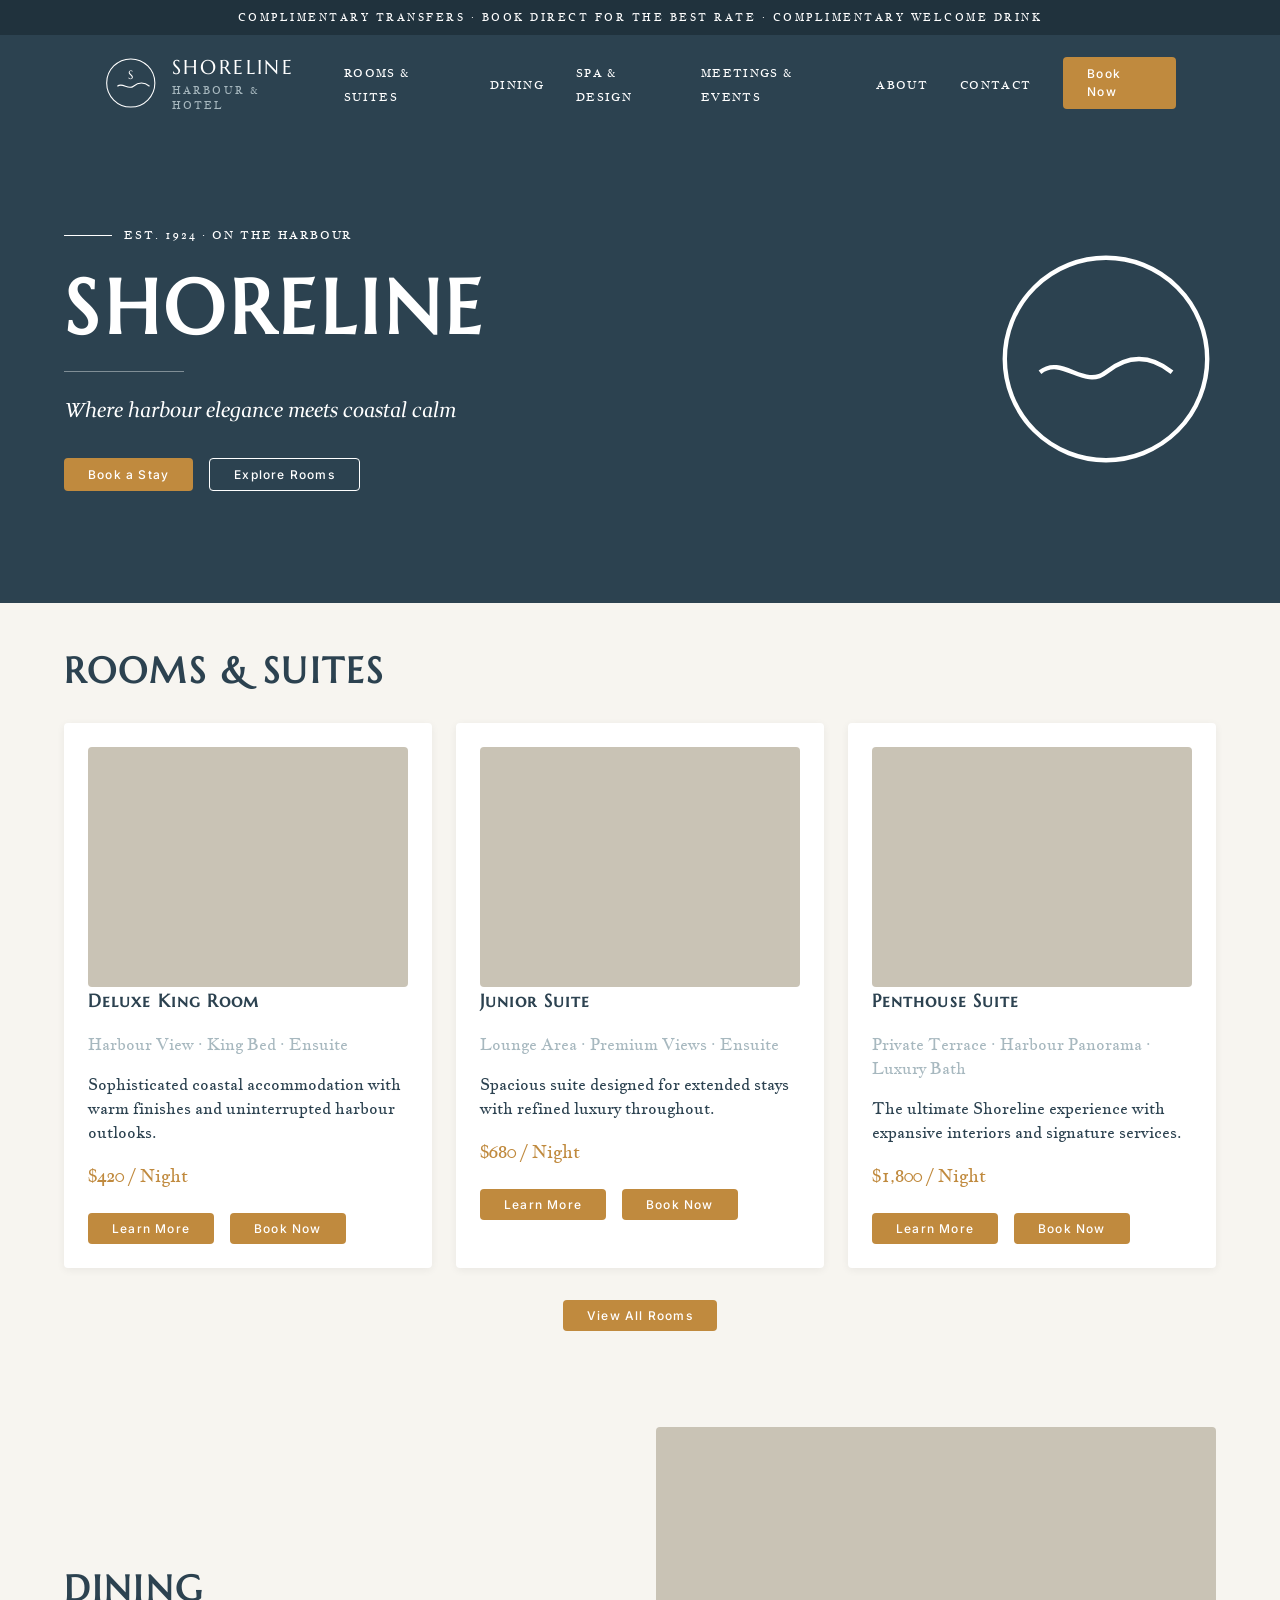
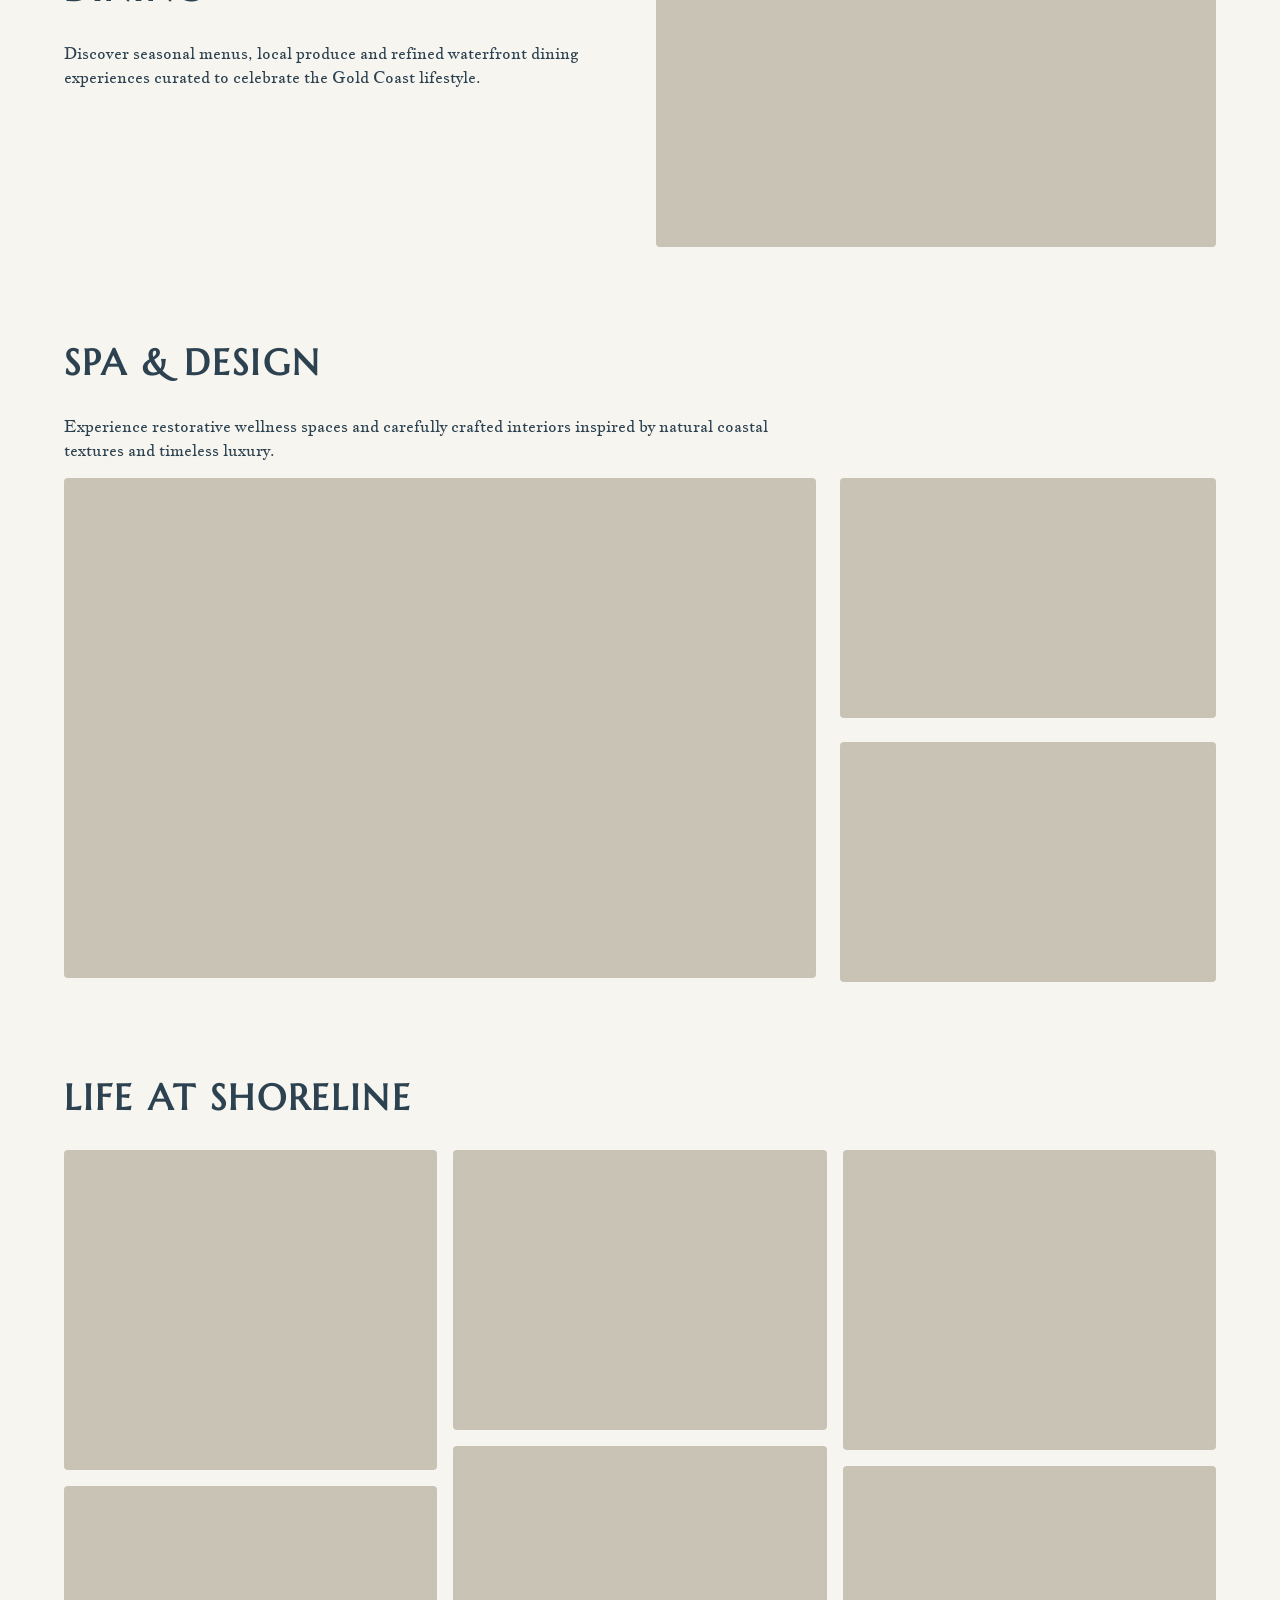
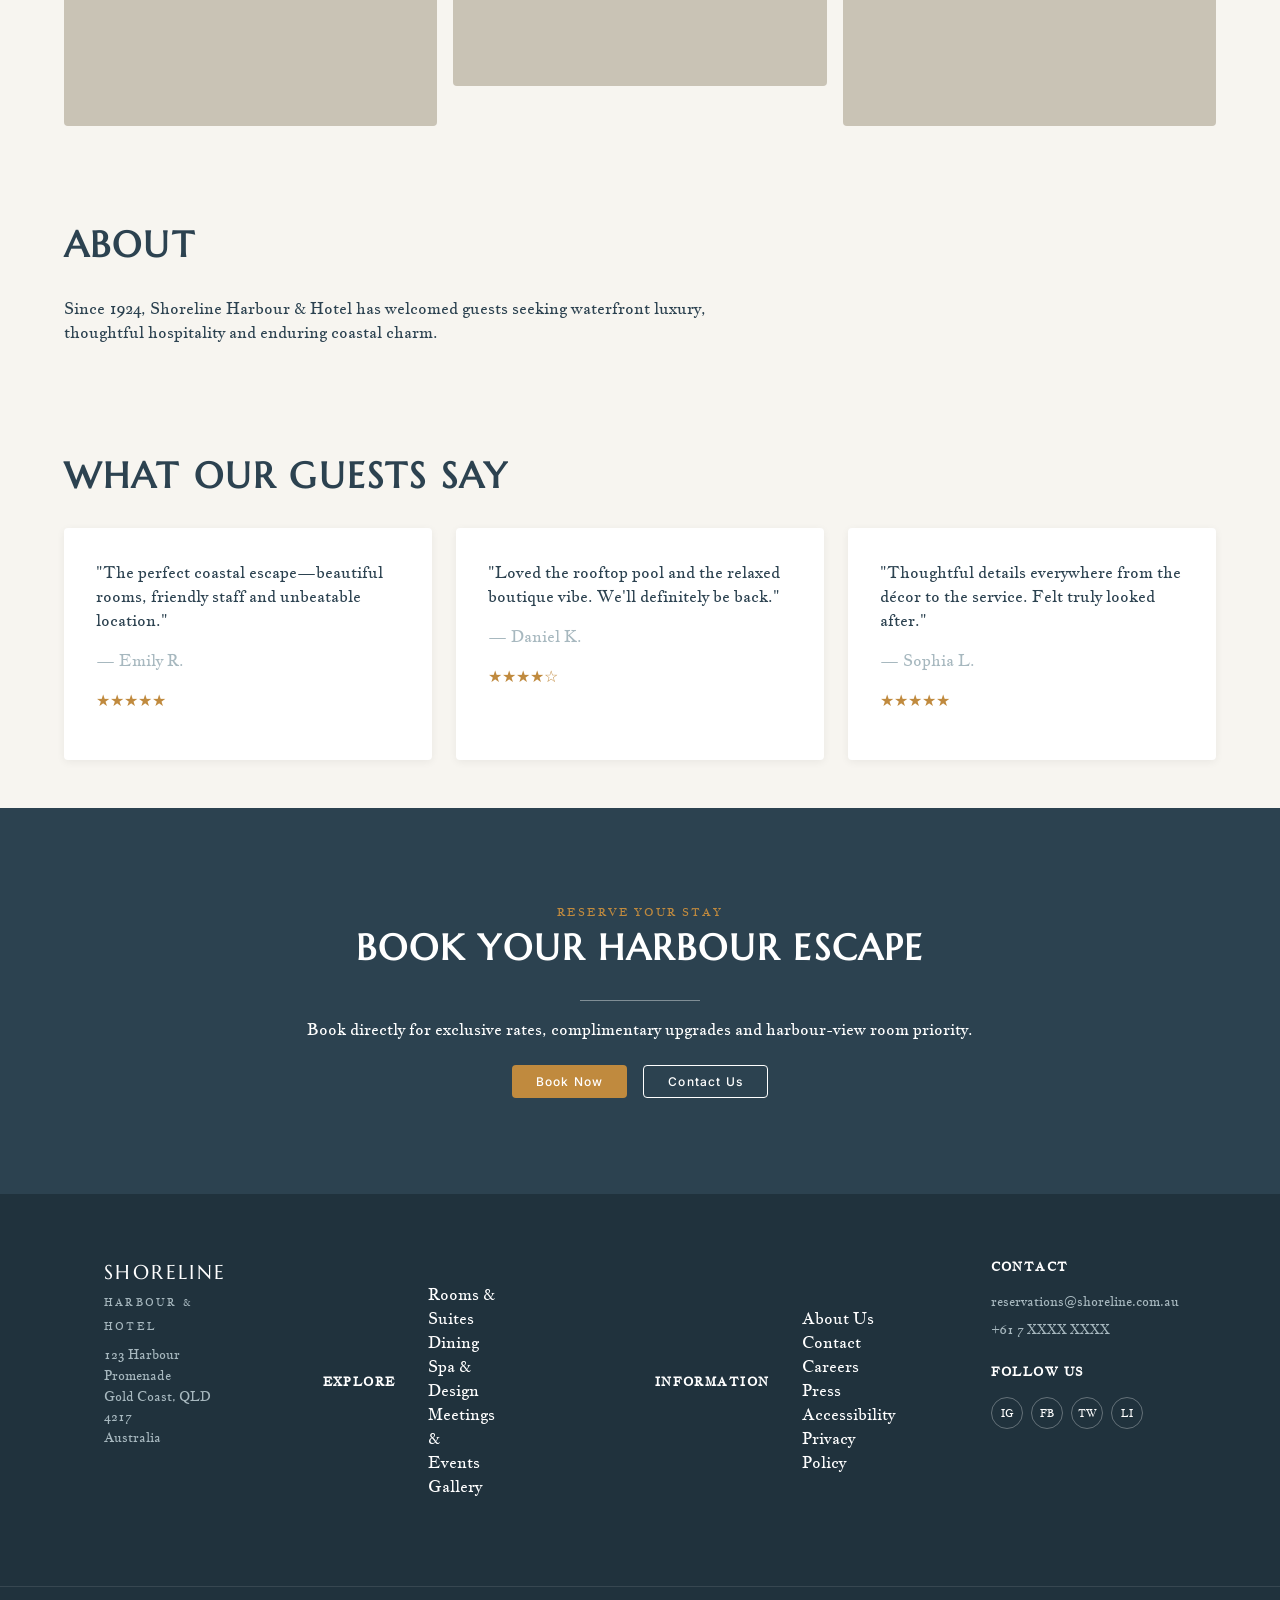
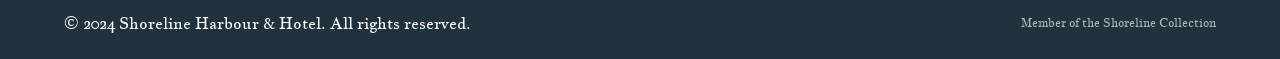
==== index.html @ c09027c4 "Changes" ====
<!DOCTYPE html>
<html lang="en">
<head>
  <meta charset="UTF-8">
  <meta name="viewport" content="width=device-width, initial-scale=1">
  <title>Shoreline Harbour & Hotel</title>
  <link rel="stylesheet" href="styles.css">
</head>
<body>

  <div class="announcement-bar">
    COMPLIMENTARY TRANSFERS · BOOK DIRECT FOR THE BEST RATE ·
    COMPLIMENTARY WELCOME DRINK
  </div>

  <header>

    <nav aria-label="Primary">

      <a href="#hero" class="logo">

        <div class="logo-icon">

          <svg viewBox="0 0 100 100" aria-hidden="true">
            <circle cx="50" cy="50" r="45" fill="none" stroke="currentColor" stroke-width="2"/>
            <path
              d="M25 56 C35 48,45 64,55 56
                 S75 48,85 56"
              fill="none"
              stroke="currentColor"
              stroke-width="2"
            />
            <text x="50" y="42" text-anchor="middle">S</text>
          </svg>

        </div>

        <div class="logo-text">
          <span class="logo-title">SHORELINE</span>
          <span class="logo-subtitle">HARBOUR &amp; HOTEL</span>
        </div>

      </a>

      <ul class="nav-links">
        <li><a href="#rooms">Rooms &amp; Suites</a></li>
        <li><a href="#dining">Dining</a></li>
        <li><a href="#spa">Spa &amp; Design</a></li>
        <li><a href="#events">Meetings &amp; Events</a></li>
        <li><a href="#about">About</a></li>
        <li><a href="#events">Contact</a></li>
      </ul>

      <a href="#events" class="nav-book-btn">Book Now</a>

    </nav>

  </header>

  <main>

    <section id="hero">

      <div class="container hero-layout">

        <div class="hero-content">

          <div class="hero-label">
            <span class="hero-line"></span>
            EST. 1924 · ON THE HARBOUR
          </div>

          <h1>SHORELINE</h1>

          <hr class="hero-divider">

          <p class="tagline">
            Where harbour elegance meets coastal calm
          </p>

          <div class="hero-buttons">
            <button>Book a Stay</button>
            <button class="outline-button">Explore Rooms</button>
          </div>

        </div>

        <div class="hero-emblem">

          <svg viewBox="0 0 100 100" aria-hidden="true">
            <circle cx="50" cy="50" r="46" fill="none" stroke="currentColor" stroke-width="2"/>
            <path
              d="M20 56
                 C30 48,40 64,50 56
                 S70 48,80 56"
              fill="none"
              stroke="currentColor"
              stroke-width="2"
            />
          </svg>

        </div>

      </div>

    </section>

    <section id="rooms">

      <div class="container">

        <h2>Rooms & Suites</h2>

        <div class="rooms-grid">

          <article class="room-card">
            <div class="image-placeholder"></div>
            <h3>Deluxe King Room</h3>
            <p class="room-meta">Harbour View · King Bed · Ensuite</p>
            <p>
              Sophisticated coastal accommodation with warm finishes and
              uninterrupted harbour outlooks.
            </p>
            <p class="price">$420 / Night</p>

            <div class="button-group">
              <button>Learn More</button>
              <button>Book Now</button>
            </div>
          </article>

          <article class="room-card">
            <div class="image-placeholder"></div>
            <h3>Junior Suite</h3>
            <p class="room-meta">
              Lounge Area · Premium Views · Ensuite
            </p>

            <p>
              Spacious suite designed for extended stays with refined luxury
              throughout.
            </p>

            <p class="price">$680 / Night</p>

            <div class="button-group">
              <button>Learn More</button>
              <button>Book Now</button>
            </div>
          </article>

          <article class="room-card">
            <div class="image-placeholder"></div>

            <h3>Penthouse Suite</h3>

            <p class="room-meta">
              Private Terrace · Harbour Panorama · Luxury Bath
            </p>

            <p>
              The ultimate Shoreline experience with expansive interiors and
              signature services.
            </p>

            <p class="price">$1,800 / Night</p>

            <div class="button-group">
              <button>Learn More</button>
              <button>Book Now</button>
            </div>
          </article>

        </div>

        <div class="section-cta">
          <button>View All Rooms</button>
        </div>

      </div>

    </section>

    <section id="dining">

      <div class="container dining-layout">

        <div>

          <h2>Dining</h2>

          <p>
            Discover seasonal menus, local produce and refined waterfront
            dining experiences curated to celebrate the Gold Coast lifestyle.
          </p>

        </div>

        <div class="image-placeholder large-image"></div>

      </div>

    </section>

    <section id="spa">

      <div class="container">

        <h2>Spa & Design</h2>

        <p class="section-intro">
          Experience restorative wellness spaces and carefully crafted
          interiors inspired by natural coastal textures and timeless luxury.
        </p>

        <div class="spa-grid">

          <div class="image-placeholder spa-large"></div>

          <div class="spa-side">
            <div class="image-placeholder spa-small"></div>
            <div class="image-placeholder spa-small"></div>
          </div>

        </div>

      </div>

    </section>

    <section id="gallery">

      <div class="container">

        <h2>Life at Shoreline</h2>

        <div class="gallery-grid">

          <div class="image-placeholder"></div>
          <div class="image-placeholder"></div>
          <div class="image-placeholder"></div>
          <div class="image-placeholder"></div>
          <div class="image-placeholder"></div>
          <div class="image-placeholder"></div>

        </div>

      </div>

    </section>

    <section id="about">

      <div class="container">

        <h2>About</h2>

        <p class="section-intro">
          Since 1924, Shoreline Harbour & Hotel has welcomed guests seeking
          waterfront luxury, thoughtful hospitality and enduring coastal
          charm.
        </p>

      </div>

    </section>

    <section id="testimonials">

      <div class="container">

        <h2>What Our Guests Say</h2>

        <div class="testimonials-grid">

          <article class="testimonial-card">
            <blockquote>
              "The perfect coastal escape—beautiful rooms,
              friendly staff and unbeatable location."
            </blockquote>
            <p class="guest-name">— Emily R.</p>
            <p class="star-rating">★★★★★</p>
          </article>

          <article class="testimonial-card">
            <blockquote>
              "Loved the rooftop pool and the relaxed boutique vibe.
              We'll definitely be back."
            </blockquote>
            <p class="guest-name">— Daniel K.</p>
            <p class="star-rating">★★★★☆</p>
          </article>

          <article class="testimonial-card">
            <blockquote>
              "Thoughtful details everywhere from the décor to the service.
              Felt truly looked after."
            </blockquote>
            <p class="guest-name">— Sophia L.</p>
            <p class="star-rating">★★★★★</p>
          </article>

        </div>

      </div>

    </section>

    <section id="events">

      <div class="container events-content">

        <div class="events-label">RESERVE YOUR STAY</div>

        <h2>Book Your Harbour Escape</h2>

        <hr class="events-divider">

        <p>
          Book directly for exclusive rates, complimentary upgrades and
          harbour-view room priority.
        </p>

        <div class="hero-buttons events-buttons">
          <button>Book Now</button>
          <button class="outline-button">Contact Us</button>
        </div>

      </div>

    </section>

  </main>

  <footer>

    <div class="footer-top">

      <div class="footer-brand">
        <div class="footer-logo">
          <span class="logo-title">SHORELINE</span>
          <span class="logo-subtitle">HARBOUR &amp; HOTEL</span>
        </div>
        <p class="footer-address">
          123 Harbour Promenade<br>
          Gold Coast, QLD 4217<br>
          Australia
        </p>
      </div>

      <nav class="footer-col">
        <h3>Explore</h3>
        <ul>
          <li><a href="#rooms">Rooms &amp; Suites</a></li>
          <li><a href="#dining">Dining</a></li>
          <li><a href="#spa">Spa &amp; Design</a></li>
          <li><a href="#events">Meetings &amp; Events</a></li>
          <li><a href="#gallery">Gallery</a></li>
        </ul>
      </nav>

      <nav class="footer-col">
        <h3>Information</h3>
        <ul>
          <li><a href="#about">About Us</a></li>
          <li><a href="#events">Contact</a></li>
          <li><a href="#">Careers</a></li>
          <li><a href="#">Press</a></li>
          <li><a href="#">Accessibility</a></li>
          <li><a href="#">Privacy Policy</a></li>
        </ul>
      </nav>

      <div class="footer-col">
        <h3>Contact</h3>
        <p>reservations@shoreline.com.au</p>
        <p>+61 7 XXXX XXXX</p>

        <h3 class="footer-follow">Follow Us</h3>
        <div class="footer-social">
          <a href="#" aria-label="Instagram">IG</a>
          <a href="#" aria-label="Facebook">FB</a>
          <a href="#" aria-label="Twitter">TW</a>
          <a href="#" aria-label="LinkedIn">LI</a>
        </div>
      </div>

    </div>

    <div class="footer-bottom">
      <p>&copy; 2024 Shoreline Harbour & Hotel. All rights reserved.</p>
      <p class="footer-collection">Member of the Shoreline Collection</p>
    </div>

  </footer>

</body>
</html>
---- styles.css ----
@import url('https://fonts.googleapis.com/css2?family=Inter:wght@500&family=Jacques+Francois&family=Marcellus+SC&family=Wittgenstein:ital@0;1&display=swap');

:root {
  --color-primary: #2c4250;
  --color-accent: #c08a3e;
  --color-bg: #f7f5f0;
  --color-white: #ffffff;
  --color-muted: #a7b8bf;
  --color-dark: #20323d;
  --color-border: #cdcdcd;
  --color-placeholder: #c9c3b5;

  --space-xs: 4px;
  --space-sm: 8px;
  --space-md: 16px;
  --space-lg: 24px;
  --space-xl: 32px;
  --space-2xl: 48px;
  --space-3xl: 64px;
}

*,
*::before,
*::after {
  box-sizing: border-box;
}

html {
  scroll-behavior: smooth;
}

body {
  margin: 0;
  background: var(--color-bg);
  color: var(--color-primary);
  font-family: "Jacques Francois", serif;
  line-height: 1.5;
}

img {
  display: block;
  width: 100%;
}

a {
  text-decoration: none;
  color: inherit;
}

.container {
  max-width: 1200px;
  margin: 0 auto;
}

/* =======================
   Announcement Bar
======================= */

.announcement-bar {
  background: var(--color-dark);
  color: var(--color-white);
  text-align: center;
  padding: 10px 20px;
  font-size: 10px;
  letter-spacing: 0.25em;
  text-transform: uppercase;
  font-family: "Jacques Francois", serif;
}

/* =======================
   Typography
======================= */

h1,
h2,
h3 {
  font-family: "Marcellus SC", serif;
  letter-spacing: 0.06em;
  margin-top: 0;
}

h1,
h2 {
  text-transform: uppercase;
}

h1 {
  font-size: 76px;
  line-height: 1.05;
}

h2 {
  font-size: 36px;
  line-height: 1.1;
  margin-bottom: var(--space-xl);
}

h3 {
  font-size: 18px;
}

p,
input,
textarea,
label,
li,
a {
  font-family: "Jacques Francois", serif;
}

.tagline {
  font-family: "Wittgenstein", serif;
  font-style: italic;
  font-size: 20px;
  line-height: 1.5;
}

button,
.nav-book-btn {
  background: var(--color-accent);
  color: var(--color-white);
  border: none;
  border-radius: 4px;
  padding: var(--space-sm) var(--space-lg);
  font-family: "Inter", sans-serif;
  font-size: 12px;
  font-weight: 500;
  letter-spacing: 0.1em;
  cursor: pointer;
}

/* =======================
   Header
======================= */

header {
  background: var(--color-primary);
}

nav {
  max-width: 1200px;
  margin: 0 auto;
  padding: var(--space-sm) var(--space-3xl);
  display: flex;
  align-items: center;
  justify-content: space-between;
  gap: 32px;
}

/* =======================
   Logo
======================= */

.logo {
  display: flex;
  align-items: center;
  gap: 14px;
  color: var(--color-white);
}

.logo-icon {
  width: 56px;
  height: 56px;
}

.logo-icon svg {
  width: 100%;
  height: 100%;
}

.logo-icon text {
  fill: currentColor;
  font-family: "Marcellus SC", serif;
  font-size: 22px;
}

.logo-text {
  display: flex;
  flex-direction: column;
}

.logo-title {
  color: var(--color-white);
  font-family: "Marcellus SC", serif;
  font-size: 20px;
  letter-spacing: 0.12em;
}

.logo-subtitle {
  color: var(--color-muted);
  font-size: 10px;
  letter-spacing: 0.22em;
  text-transform: uppercase;
}

/* =======================
   Navigation
======================= */

.nav-links {
  display: flex;
  align-items: center;
  gap: var(--space-xl);
  list-style: none;
  margin-left: auto;
  padding: 0;
}

.nav-links a {
  color: var(--color-white);
  font-size: 11px;
  letter-spacing: 0.12em;
  text-transform: uppercase;
}

.nav-book-btn {
  display: inline-block;
}

/* =======================
   Hero
======================= */

#hero {
  background: var(--color-primary);
  color: var(--color-white);
  padding: 96px var(--space-3xl) 112px;
}

.hero-layout {
  display: flex;
  justify-content: space-between;
  align-items: center;
  gap: 64px;
}

.hero-content {
  max-width: 650px;
}

.hero-label {
  display: flex;
  align-items: center;
  gap: 12px;
  text-transform: uppercase;
  letter-spacing: 0.18em;
  font-size: 11px;
  margin-bottom: var(--space-lg);
}

.hero-line {
  width: 48px;
  height: 1px;
  background: var(--color-white);
}

#hero h1 {
  color: var(--color-white);
  margin-bottom: var(--space-lg);
}

.hero-divider {
  width: 120px;
  margin: 0 0 var(--space-lg);
  border: 0;
  border-top: 1px solid rgba(255,255,255,.4);
}

#hero .tagline {
  color: var(--color-white);
  margin-bottom: var(--space-xl);
}

.hero-buttons {
  display: flex;
  gap: var(--space-md);
}

.outline-button {
  background: transparent;
  border: 1px solid var(--color-white);
  color: var(--color-white);
}

.hero-emblem {
  width: 220px;
  height: 220px;
  color: var(--color-white);
  flex-shrink: 0;
}

.hero-emblem svg {
  width: 100%;
  height: 100%;
}

/* =======================
   Sections
======================= */

#rooms,
#dining,
#spa,
#gallery,
#about,
#testimonials,
#contact {
  background: var(--color-bg);
  padding: var(--space-2xl) var(--space-3xl);
}

.section-intro {
  max-width: 720px;
}

/* =======================
   Room Cards
======================= */

.rooms-grid {
  display: grid;
  grid-template-columns: repeat(3, 1fr);
  gap: var(--space-lg);
}

.room-card {
  background: var(--color-white);
  padding: var(--space-lg);
  border-radius: 4px;
  box-shadow: 0 2px 8px rgba(0,0,0,.06);
}

.room-meta {
  color: var(--color-muted);
}

.price {
  color: var(--color-accent);
  font-size: 18px;
}

.button-group {
  display: flex;
  gap: var(--space-md);
  margin-top: var(--space-lg);
}

.section-cta {
  text-align: center;
  margin-top: var(--space-xl);
}

/* =======================
   Dining
======================= */

.dining-layout {
  display: grid;
  grid-template-columns: 1fr 1fr;
  gap: var(--space-xl);
  align-items: center;
}

/* =======================
   Spa
======================= */

.spa-grid {
  display: grid;
  grid-template-columns: 2fr 1fr;
  gap: var(--space-lg);
}

.spa-side {
  display: flex;
  flex-direction: column;
  gap: var(--space-lg);
}

.spa-large {
  height: 500px;
}

.spa-small {
  height: 238px;
}

/* =======================
   Events
======================= */

#events {
  background: var(--color-primary);
  color: var(--color-white);
  text-align: center;
  padding: 96px var(--space-3xl);
}

#events h2 {
  color: var(--color-white);
}

.events-content {
  max-width: 800px;
  margin: 0 auto;
}

.events-label {
  text-transform: uppercase;
  letter-spacing: 0.18em;
  font-size: 11px;
  color: var(--color-accent);
  margin-bottom: var(--space-sm);
}

.events-divider {
  width: 120px;
  margin: var(--space-md) auto;
  border: 0;
  border-top: 1px solid rgba(255,255,255,.4);
}

.events-buttons {
  justify-content: center;
  margin-top: var(--space-lg);
}

/* =======================
   Gallery (masonry layout)
======================= */

.gallery-grid {
  column-count: 3;
  column-gap: var(--space-md);
}

.gallery-grid .image-placeholder {
  break-inside: avoid;
  -webkit-column-break-inside: avoid;
  margin-bottom: var(--space-md);
  width: 100%;
}

.gallery-grid .image-placeholder:nth-child(1) {
  height: 320px;
}

.gallery-grid .image-placeholder:nth-child(2) {
  height: 220px;
}

.gallery-grid .image-placeholder:nth-child(3) {
  height: 280px;
}

.gallery-grid .image-placeholder:nth-child(4) {
  height: 240px;
}

.gallery-grid .image-placeholder:nth-child(5) {
  height: 300px;
}

.gallery-grid .image-placeholder:nth-child(6) {
  height: 260px;
}

/* =======================
   Image Placeholders
======================= */

.image-placeholder,
.large-image,
.map-placeholder {
  background: var(--color-placeholder);
  border-radius: 4px;
}

.image-placeholder {
  min-height: 240px;
}

.large-image {
  min-height: 420px;
}

.map-placeholder {
  min-height: 420px;
}

/* =======================
   Testimonials
======================= */

.testimonials-grid {
  display: grid;
  grid-template-columns: repeat(3, 1fr);
  gap: var(--space-lg);
}

.testimonial-card {
  background: var(--color-white);
  padding: var(--space-xl);
  border-radius: 4px;
  box-shadow: 0 2px 8px rgba(0,0,0,.06);
}

blockquote {
  margin: 0 0 var(--space-md);
}

.guest-name {
  color: var(--color-muted);
}

.star-rating {
  color: var(--color-accent);
}

/* =======================
   Contact
======================= */

.contact-layout {
  display: grid;
  grid-template-columns: 1fr 1fr;
  gap: var(--space-xl);
}

form {
  display: flex;
  flex-direction: column;
  gap: var(--space-lg);
}

label {
  display: block;
  margin-bottom: var(--space-sm);
}

input,
textarea {
  width: 100%;
  padding: var(--space-md);
  background: var(--color-white);
  border: 1px solid var(--color-border);
  font-family: inherit;
}

/* =======================
   Footer
======================= */

footer {
  background: var(--color-dark);
  color: var(--color-white);
}

.footer-top {
  max-width: 1200px;
  margin: 0 auto;
  padding: var(--space-3xl);
  display: grid;
  grid-template-columns: 1.2fr 1fr 1fr 1fr;
  gap: var(--space-xl);
}

.footer-links {
  display: flex;
  gap: var(--space-3xl);
}

.footer-links ul {
  list-style: none;
  padding: 0;
}

.footer-links a {
  color: var(--color-white);
}

.footer-brand .logo-title {
  display: block;
}

.footer-address {
  color: var(--color-muted);
  font-size: 13px;
  line-height: 1.6;
  margin-top: var(--space-sm);
}

.footer-col h3 {
  color: var(--color-white);
  font-family: "Jacques Francois", serif;
  text-transform: uppercase;
  letter-spacing: 0.12em;
  font-size: 12px;
  margin-bottom: var(--space-md);
}

.footer-col ul {
  list-style: none;
  padding: 0;
}

.footer-col a {
  color: var(--color-white);
}

.footer-col p {
  color: var(--color-muted);
  font-size: 13px;
  margin: 0 0 var(--space-sm);
}

.footer-follow {
  margin-top: var(--space-lg);
}

.footer-social {
  display: flex;
  gap: var(--space-sm);
}

.footer-social a {
  border: 1px solid rgba(255,255,255,.3);
  border-radius: 50%;
  width: 32px;
  height: 32px;
  display: flex;
  align-items: center;
  justify-content: center;
  font-size: 10px;
  color: var(--color-white);
}

.footer-bottom {
  display: flex;
  justify-content: space-between;
  align-items: center;
  padding: var(--space-lg) var(--space-3xl);
  border-top: 1px solid rgba(255,255,255,.1);
}

.footer-bottom p {
  margin: 0;
}

.footer-collection {
  color: var(--color-muted);
  font-size: 12px;
  margin: 0;
}
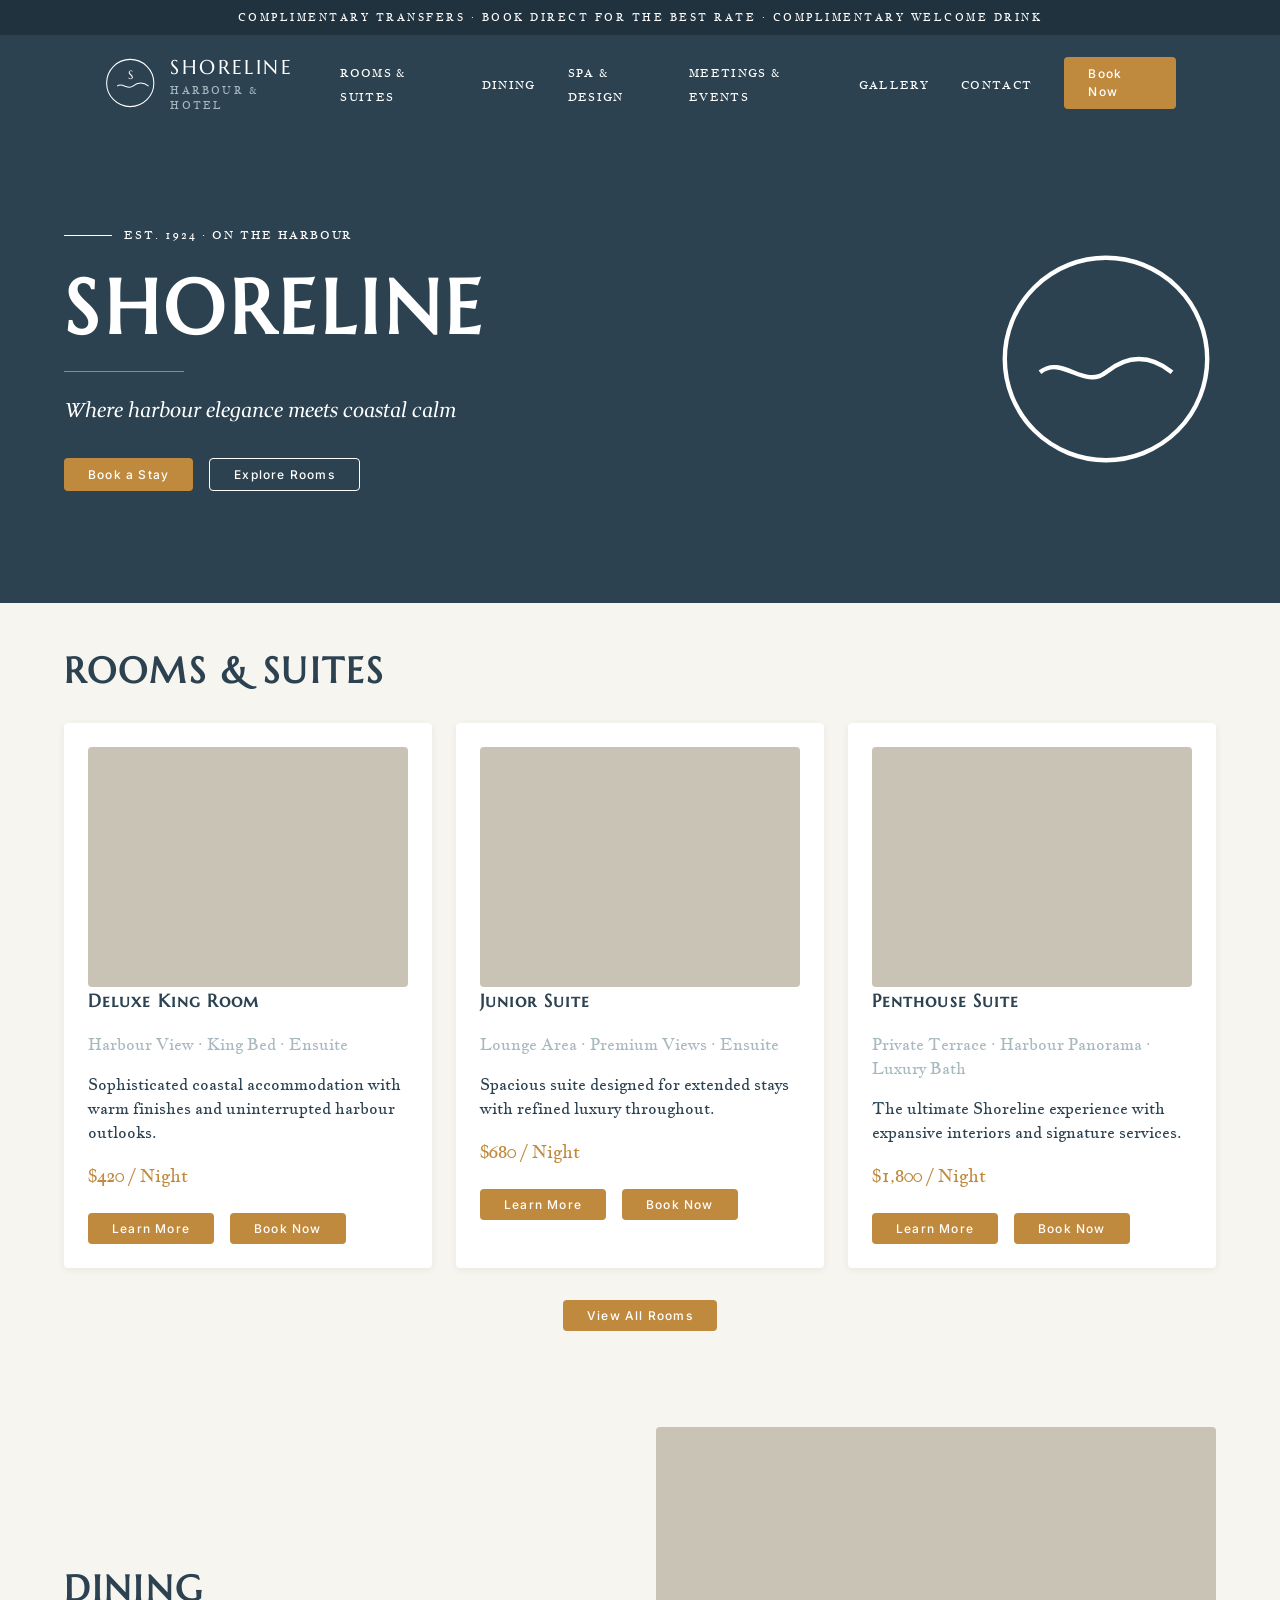
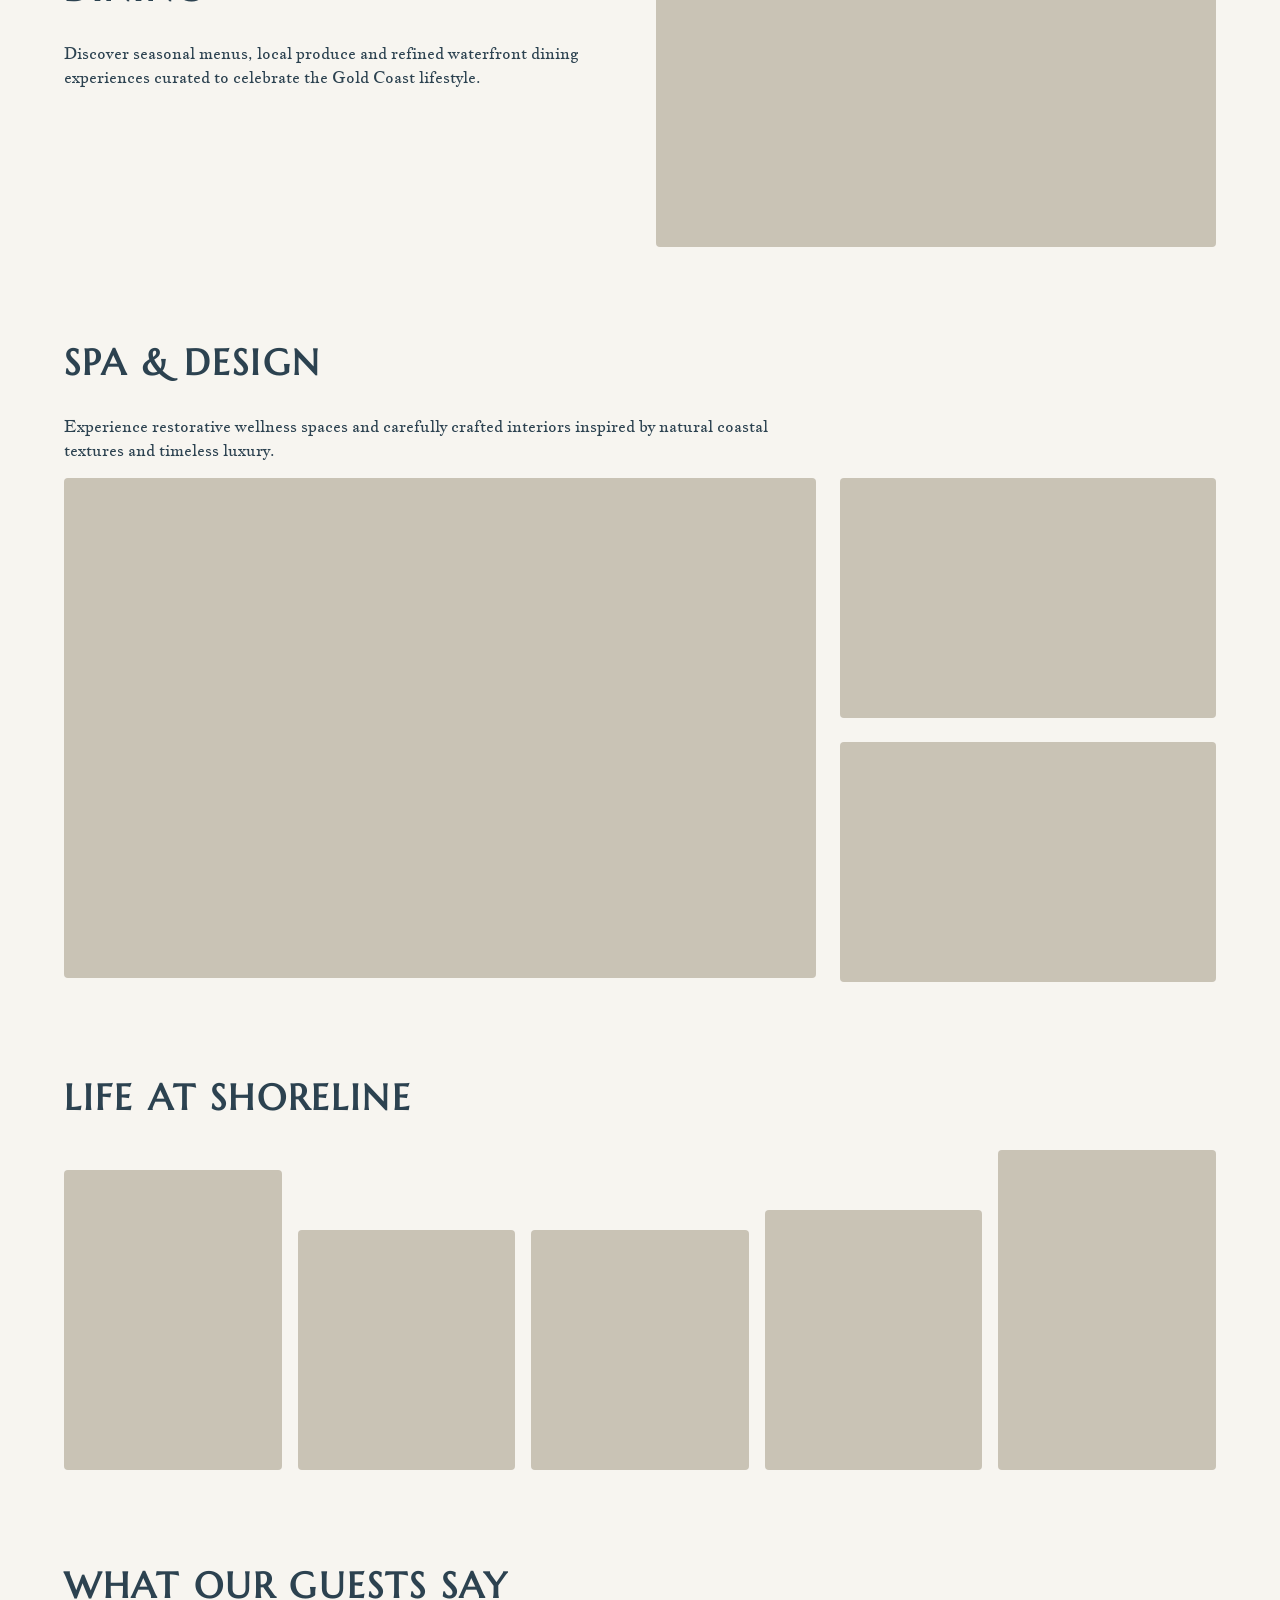
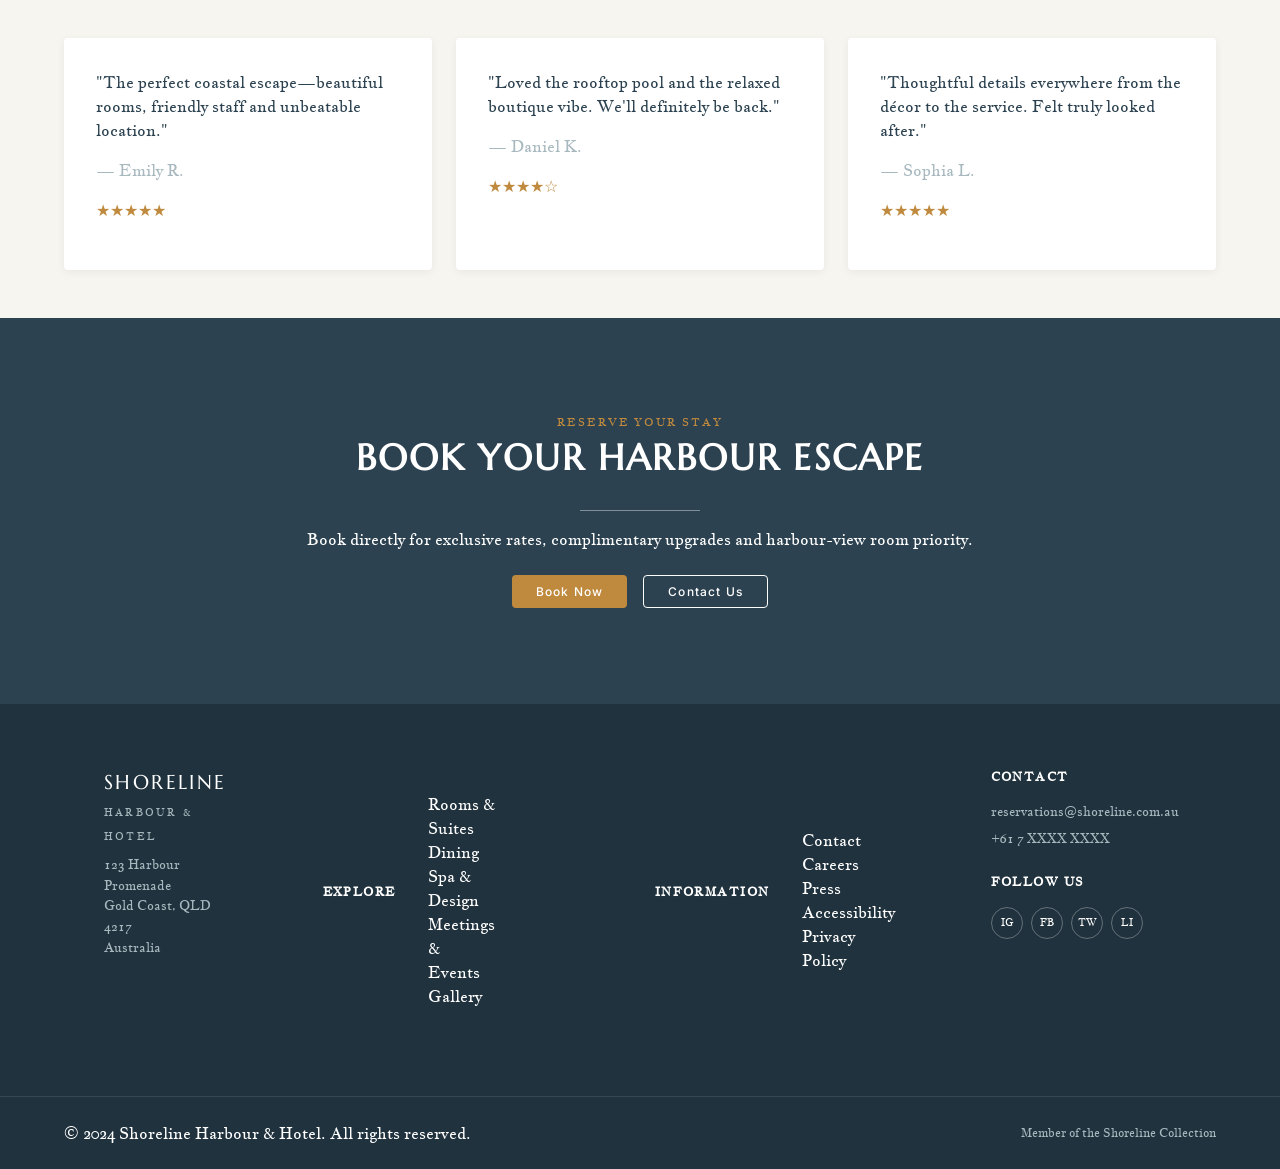
==== commit 5ae43564: "Changes" ====
--- a/index.html
+++ b/index.html
@@ -47,7 +47,7 @@
         <li><a href="#dining">Dining</a></li>
         <li><a href="#spa">Spa &amp; Design</a></li>
         <li><a href="#events">Meetings &amp; Events</a></li>
-        <li><a href="#about">About</a></li>
+        <li><a href="#gallery">Gallery</a></li>
         <li><a href="#events">Contact</a></li>
       </ul>
 
@@ -241,25 +241,8 @@
           <div class="image-placeholder"></div>
           <div class="image-placeholder"></div>
           <div class="image-placeholder"></div>
-          <div class="image-placeholder"></div>
-
-        </div>
-
-      </div>
-
-    </section>
-
-    <section id="about">
-
-      <div class="container">
-
-        <h2>About</h2>
-
-        <p class="section-intro">
-          Since 1924, Shoreline Harbour & Hotel has welcomed guests seeking
-          waterfront luxury, thoughtful hospitality and enduring coastal
-          charm.
-        </p>
+
+        </div>
 
       </div>
 
@@ -362,7 +345,6 @@
       <nav class="footer-col">
         <h3>Information</h3>
         <ul>
-          <li><a href="#about">About Us</a></li>
           <li><a href="#events">Contact</a></li>
           <li><a href="#">Careers</a></li>
           <li><a href="#">Press</a></li>
--- a/styles.css
+++ b/styles.css
@@ -302,7 +302,6 @@
 #dining,
 #spa,
 #gallery,
-#about,
 #testimonials,
 #contact {
   background: var(--color-bg);
@@ -426,23 +425,22 @@
 }
 
 /* =======================
-   Gallery (masonry layout)
+   Gallery (single row, varied heights)
 ======================= */
 
 .gallery-grid {
-  column-count: 3;
-  column-gap: var(--space-md);
+  display: flex;
+  align-items: flex-end;
+  gap: var(--space-md);
 }
 
 .gallery-grid .image-placeholder {
-  break-inside: avoid;
-  -webkit-column-break-inside: avoid;
-  margin-bottom: var(--space-md);
-  width: 100%;
+  flex: 1;
+  min-width: 0;
 }
 
 .gallery-grid .image-placeholder:nth-child(1) {
-  height: 320px;
+  height: 300px;
 }
 
 .gallery-grid .image-placeholder:nth-child(2) {
@@ -450,19 +448,15 @@
 }
 
 .gallery-grid .image-placeholder:nth-child(3) {
-  height: 280px;
+  height: 180px;
 }
 
 .gallery-grid .image-placeholder:nth-child(4) {
-  height: 240px;
+  height: 260px;
 }
 
 .gallery-grid .image-placeholder:nth-child(5) {
-  height: 300px;
-}
-
-.gallery-grid .image-placeholder:nth-child(6) {
-  height: 260px;
+  height: 320px;
 }
 
 /* =======================
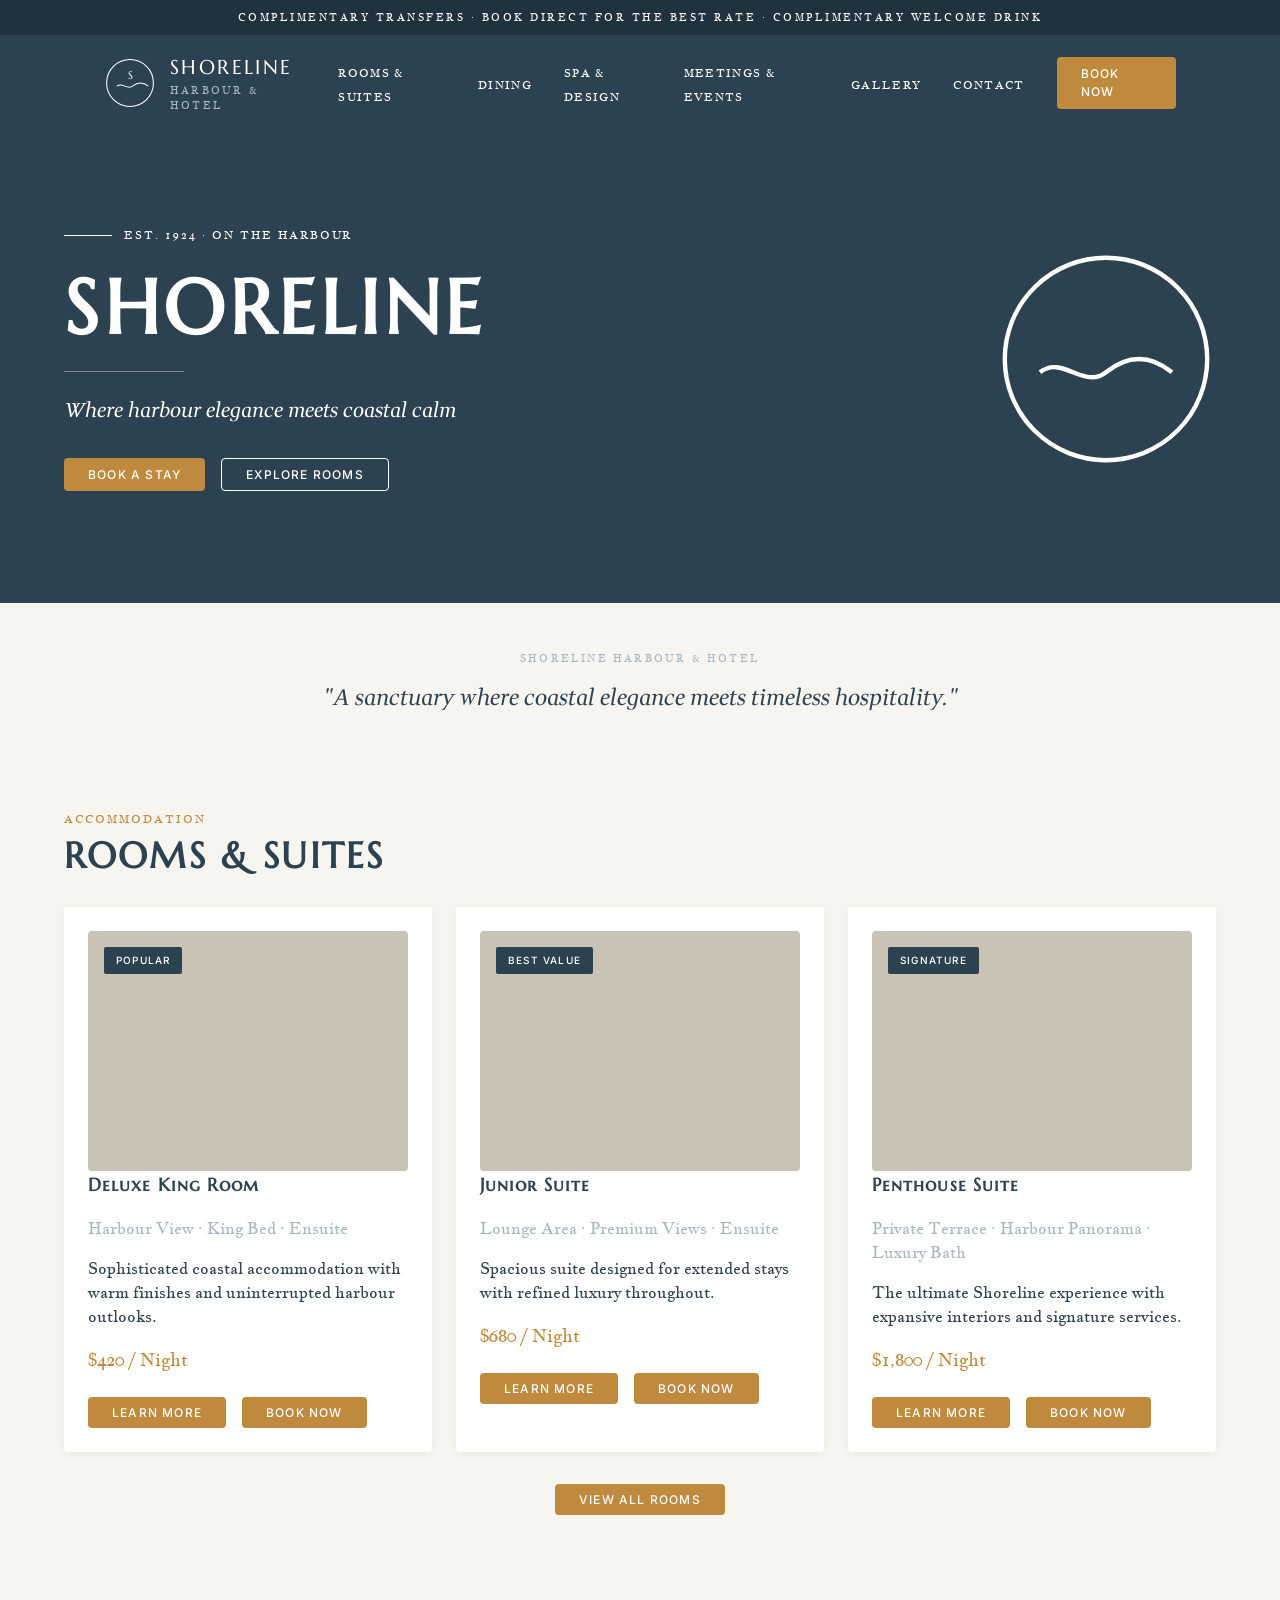
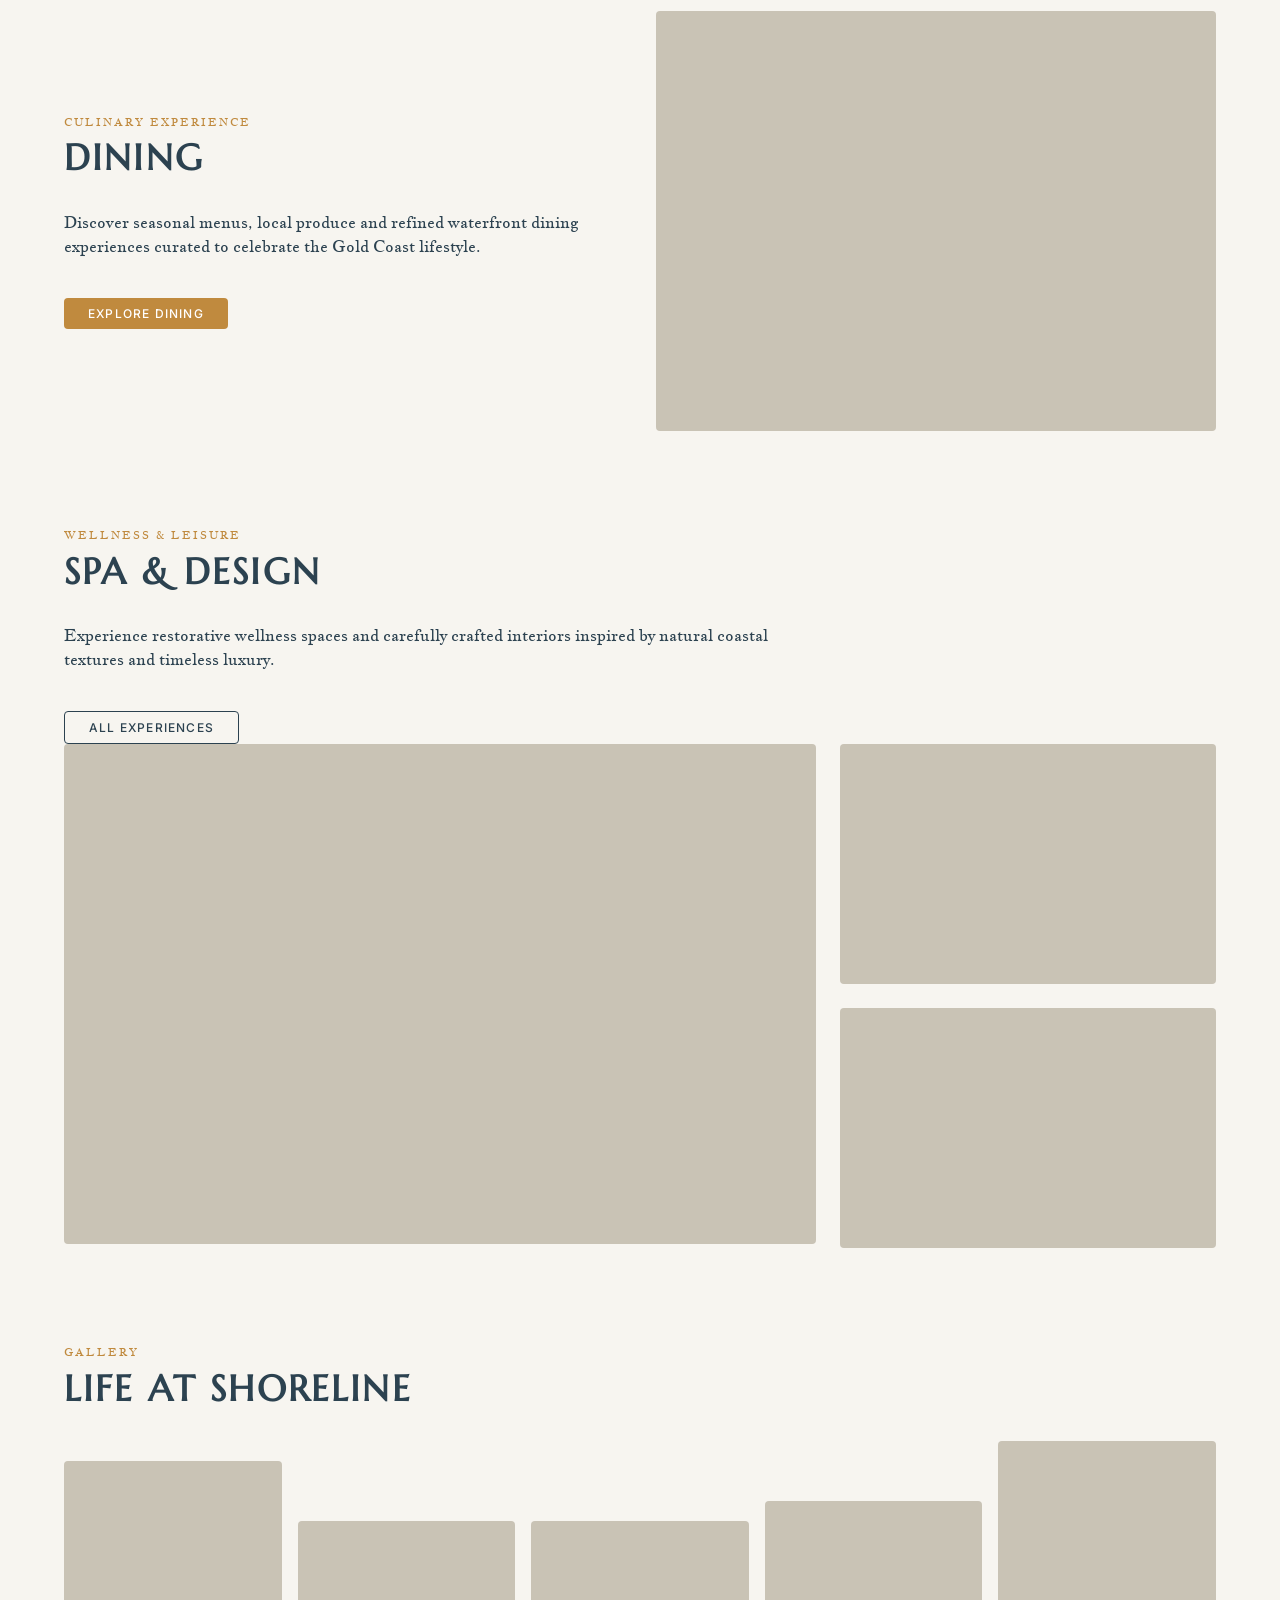
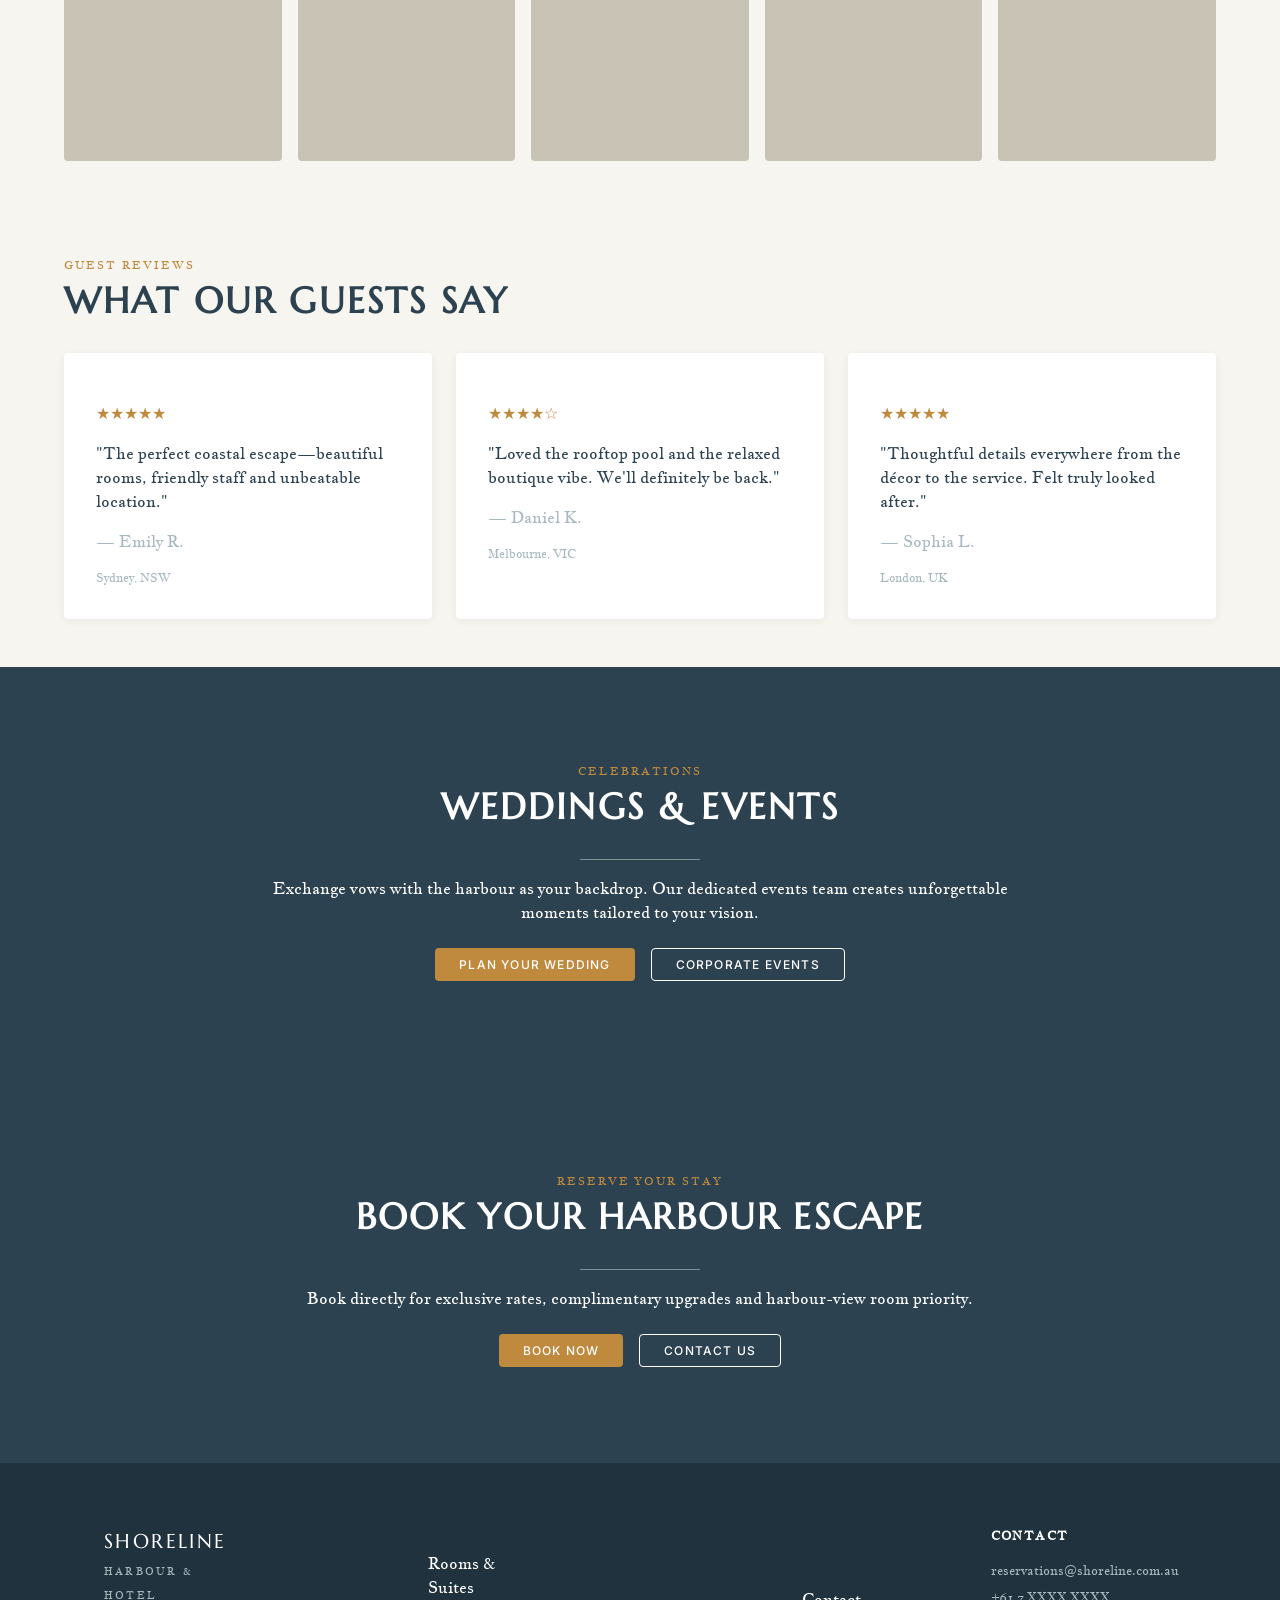
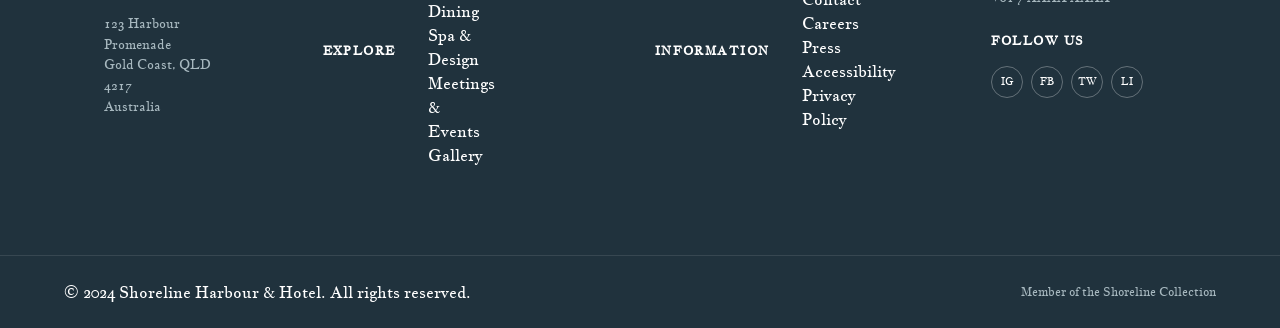
==== commit 1dd64535: "New commit" ====
--- a/index.html
+++ b/index.html
@@ -42,6 +42,12 @@
 
       </a>
 
+      <button class="nav-toggle" aria-label="Open menu" aria-expanded="false">
+        <span></span>
+        <span></span>
+        <span></span>
+      </button>
+
       <ul class="nav-links">
         <li><a href="#rooms">Rooms &amp; Suites</a></li>
         <li><a href="#dining">Dining</a></li>
@@ -105,16 +111,30 @@
 
     </section>
 
+    <section id="quote-band">
+
+      <div class="container">
+        <p class="quote-band-label">SHORELINE HARBOUR &amp; HOTEL</p>
+        <p class="quote-band-text">
+          "A sanctuary where coastal elegance meets timeless hospitality."
+        </p>
+      </div>
+
+    </section>
+
     <section id="rooms">
 
       <div class="container">
 
+        <div class="section-label">Accommodation</div>
         <h2>Rooms & Suites</h2>
 
         <div class="rooms-grid">
 
           <article class="room-card">
-            <div class="image-placeholder"></div>
+            <div class="image-placeholder">
+              <span class="room-badge">Popular</span>
+            </div>
             <h3>Deluxe King Room</h3>
             <p class="room-meta">Harbour View · King Bed · Ensuite</p>
             <p>
@@ -130,7 +150,9 @@
           </article>
 
           <article class="room-card">
-            <div class="image-placeholder"></div>
+            <div class="image-placeholder">
+              <span class="room-badge">Best Value</span>
+            </div>
             <h3>Junior Suite</h3>
             <p class="room-meta">
               Lounge Area · Premium Views · Ensuite
@@ -150,7 +172,9 @@
           </article>
 
           <article class="room-card">
-            <div class="image-placeholder"></div>
+            <div class="image-placeholder">
+              <span class="room-badge">Signature</span>
+            </div>
 
             <h3>Penthouse Suite</h3>
 
@@ -187,6 +211,7 @@
 
         <div>
 
+          <div class="section-label">Culinary Experience</div>
           <h2>Dining</h2>
 
           <p>
@@ -194,6 +219,8 @@
             dining experiences curated to celebrate the Gold Coast lifestyle.
           </p>
 
+          <button class="section-btn">Explore Dining</button>
+
         </div>
 
         <div class="image-placeholder large-image"></div>
@@ -206,6 +233,7 @@
 
       <div class="container">
 
+        <div class="section-label">Wellness & Leisure</div>
         <h2>Spa & Design</h2>
 
         <p class="section-intro">
@@ -213,6 +241,8 @@
           interiors inspired by natural coastal textures and timeless luxury.
         </p>
 
+        <button class="outline-dark section-btn">All Experiences</button>
+
         <div class="spa-grid">
 
           <div class="image-placeholder spa-large"></div>
@@ -232,6 +262,7 @@
 
       <div class="container">
 
+        <div class="section-label">Gallery</div>
         <h2>Life at Shoreline</h2>
 
         <div class="gallery-grid">
@@ -252,37 +283,65 @@
 
       <div class="container">
 
+        <div class="section-label">Guest Reviews</div>
         <h2>What Our Guests Say</h2>
 
         <div class="testimonials-grid">
 
           <article class="testimonial-card">
+            <p class="star-rating">★★★★★</p>
             <blockquote>
               "The perfect coastal escape—beautiful rooms,
               friendly staff and unbeatable location."
             </blockquote>
             <p class="guest-name">— Emily R.</p>
-            <p class="star-rating">★★★★★</p>
+            <p class="guest-location">Sydney, NSW</p>
           </article>
 
           <article class="testimonial-card">
+            <p class="star-rating">★★★★☆</p>
             <blockquote>
               "Loved the rooftop pool and the relaxed boutique vibe.
               We'll definitely be back."
             </blockquote>
             <p class="guest-name">— Daniel K.</p>
-            <p class="star-rating">★★★★☆</p>
+            <p class="guest-location">Melbourne, VIC</p>
           </article>
 
           <article class="testimonial-card">
+            <p class="star-rating">★★★★★</p>
             <blockquote>
               "Thoughtful details everywhere from the décor to the service.
               Felt truly looked after."
             </blockquote>
             <p class="guest-name">— Sophia L.</p>
-            <p class="star-rating">★★★★★</p>
-          </article>
-
+            <p class="guest-location">London, UK</p>
+          </article>
+
+        </div>
+
+      </div>
+
+    </section>
+
+    <section id="weddings">
+
+      <div class="container weddings-content">
+
+        <div class="section-label">Celebrations</div>
+
+        <h2>Weddings & Events</h2>
+
+        <hr class="events-divider">
+
+        <p>
+          Exchange vows with the harbour as your backdrop. Our dedicated
+          events team creates unforgettable moments tailored to your vision.
+        </p>
+
+        <div class="hero-buttons weddings-buttons">
+          <button>Plan Your Wedding</button>
+          <button class="outline-button">Corporate Events</button>
         </div>
 
       </div>
@@ -376,5 +435,7 @@
 
   </footer>
 
+  <script src="script.js"></script>
+
 </body>
 </html>
--- a/styles.css
+++ b/styles.css
@@ -126,6 +126,7 @@
   font-size: 12px;
   font-weight: 500;
   letter-spacing: 0.1em;
+  text-transform: uppercase;
   cursor: pointer;
 }
 
@@ -645,4 +646,340 @@
   color: var(--color-muted);
   font-size: 12px;
   margin: 0;
+}
+
+/* =========================================================
+   LAYER 4 — FIGMA MATCH REFINEMENTS
+   New pieces added to match the Figma design.
+========================================================= */
+
+/* Small gold label that sits above each section heading */
+
+.section-label {
+  text-transform: uppercase;
+  letter-spacing: 0.18em;
+  font-size: 11px;
+  color: var(--color-accent);
+  margin-bottom: var(--space-sm);
+}
+
+/* Cream quote band under the hero */
+
+#quote-band {
+  background: var(--color-bg);
+  text-align: center;
+  padding: var(--space-2xl) var(--space-3xl);
+}
+
+.quote-band-label {
+  text-transform: uppercase;
+  letter-spacing: 0.22em;
+  font-size: 10px;
+  color: var(--color-muted);
+  margin: 0 0 var(--space-md);
+}
+
+.quote-band-text {
+  font-family: "Wittgenstein", serif;
+  font-style: italic;
+  font-size: 22px;
+  color: var(--color-primary);
+  max-width: 720px;
+  margin: 0 auto;
+}
+
+/* Corner badges on the room cards */
+
+.room-card .image-placeholder {
+  position: relative;
+}
+
+.room-badge {
+  position: absolute;
+  top: var(--space-md);
+  left: var(--space-md);
+  background: var(--color-primary);
+  color: var(--color-white);
+  font-family: "Inter", sans-serif;
+  font-size: 10px;
+  font-weight: 500;
+  letter-spacing: 0.12em;
+  text-transform: uppercase;
+  padding: 6px 12px;
+  border-radius: 2px;
+}
+
+/* Buttons that sit under section text */
+
+.section-btn {
+  margin-top: var(--space-lg);
+}
+
+/* Outline button for use on light (cream) backgrounds */
+
+.outline-dark {
+  background: transparent;
+  border: 1px solid var(--color-primary);
+  color: var(--color-primary);
+}
+
+/* Weddings & Events section (navy band) */
+
+#weddings {
+  background: var(--color-primary);
+  color: var(--color-white);
+  text-align: center;
+  padding: 96px var(--space-3xl);
+}
+
+#weddings h2 {
+  color: var(--color-white);
+}
+
+.weddings-content {
+  max-width: 800px;
+  margin: 0 auto;
+}
+
+.weddings-content .section-label {
+  color: var(--color-accent);
+}
+
+.weddings-buttons {
+  justify-content: center;
+  margin-top: var(--space-lg);
+}
+
+/* Testimonial location line */
+
+.testimonial-card .star-rating {
+  margin-bottom: var(--space-md);
+}
+
+.guest-location {
+  color: var(--color-muted);
+  font-size: 12px;
+  margin: 0;
+}
+
+/* =========================================================
+   LAYER 3 — RESPONSIVE + HAMBURGER NAV
+   Everything below is the mobile and tablet behaviour.
+========================================================= */
+
+/* Hamburger toggle button — hidden on desktop, shown on mobile */
+
+.nav-toggle {
+  display: none;
+  flex-direction: column;
+  justify-content: center;
+  gap: 5px;
+  width: 44px;
+  height: 44px;
+  padding: 0;
+  margin-left: auto;
+  background: transparent;
+  border: none;
+  border-radius: 0;
+  cursor: pointer;
+}
+
+.nav-toggle span {
+  display: block;
+  width: 26px;
+  height: 2px;
+  margin: 0 auto;
+  background: var(--color-accent);
+  transition: transform 0.3s ease, opacity 0.3s ease;
+}
+
+/* =======================
+   TABLET (max-width 768px)
+======================= */
+
+@media (max-width: 768px) {
+
+  /* Let the full nav wrap instead of overflowing, no hamburger yet */
+  nav {
+    flex-wrap: wrap;
+    padding: var(--space-sm) var(--space-lg);
+  }
+
+  /* Room cards and testimonials drop to 2 columns */
+  .rooms-grid,
+  .testimonials-grid {
+    grid-template-columns: repeat(2, 1fr);
+  }
+
+  /* Footer eases from 4 columns to 2 */
+  .footer-top {
+    grid-template-columns: repeat(2, 1fr);
+  }
+
+}
+
+/* =======================
+   MOBILE (max-width 375px)
+======================= */
+
+@media (max-width: 375px) {
+
+  /* --- Navigation collapses to a hamburger menu --- */
+
+  nav {
+    flex-wrap: wrap;
+    padding: var(--space-sm) var(--space-lg);
+    gap: var(--space-md);
+  }
+
+  .nav-toggle {
+    display: flex;
+  }
+
+  .nav-links,
+  .nav-book-btn {
+    display: none;
+  }
+
+  nav.nav-open .nav-links {
+    display: flex;
+    flex-direction: column;
+    flex-basis: 100%;
+    gap: var(--space-md);
+    margin-left: 0;
+    padding: var(--space-md) 0 0;
+  }
+
+  nav.nav-open .nav-book-btn {
+    display: inline-block;
+    flex-basis: 100%;
+    text-align: center;
+  }
+
+  /* Hamburger lines animate into an X when the menu is open */
+  nav.nav-open .nav-toggle span:nth-child(1) {
+    transform: translateY(7px) rotate(45deg);
+  }
+
+  nav.nav-open .nav-toggle span:nth-child(2) {
+    opacity: 0;
+  }
+
+  nav.nav-open .nav-toggle span:nth-child(3) {
+    transform: translateY(-7px) rotate(-45deg);
+  }
+
+  /* --- Hero stacks vertically and centres --- */
+
+  #hero {
+    padding: var(--space-2xl) var(--space-lg);
+  }
+
+  .hero-layout {
+    flex-direction: column;
+    align-items: center;
+    text-align: center;
+    gap: var(--space-xl);
+  }
+
+  .hero-label {
+    justify-content: center;
+  }
+
+  .hero-divider {
+    margin-left: auto;
+    margin-right: auto;
+  }
+
+  .hero-buttons {
+    justify-content: center;
+    flex-wrap: wrap;
+  }
+
+  .hero-emblem {
+    width: 140px;
+    height: 140px;
+  }
+
+  #hero h1 {
+    font-size: 44px;
+  }
+
+  /* --- Section headings shrink --- */
+
+  h2 {
+    font-size: 28px;
+  }
+
+  /* --- Section padding reduces to 24px --- */
+
+  #rooms,
+  #dining,
+  #spa,
+  #gallery,
+  #testimonials,
+  #quote-band {
+    padding: var(--space-lg);
+  }
+
+  #events,
+  #weddings {
+    padding: var(--space-2xl) var(--space-lg);
+  }
+
+  /* --- Cards collapse to a single column --- */
+
+  .rooms-grid,
+  .testimonials-grid {
+    grid-template-columns: 1fr;
+  }
+
+  /* --- Card inner padding reduces to 16px --- */
+
+  .room-card,
+  .testimonial-card {
+    padding: var(--space-md);
+  }
+
+  .button-group {
+    flex-wrap: wrap;
+  }
+
+  /* --- Dining and spa stack into one column --- */
+
+  .dining-layout,
+  .spa-grid {
+    grid-template-columns: 1fr;
+  }
+
+  .spa-large {
+    height: 300px;
+  }
+
+  /* --- Gallery becomes a single column --- */
+
+  .gallery-grid {
+    display: grid;
+    grid-template-columns: 1fr;
+    gap: var(--space-md);
+  }
+
+  .gallery-grid .image-placeholder:nth-child(n) {
+    height: 200px;
+  }
+
+  /* --- Footer stacks vertically --- */
+
+  .footer-top {
+    grid-template-columns: 1fr;
+    padding: var(--space-2xl) var(--space-lg);
+  }
+
+  .footer-bottom {
+    flex-direction: column;
+    gap: var(--space-sm);
+    text-align: center;
+    padding: var(--space-lg);
+  }
+
 }
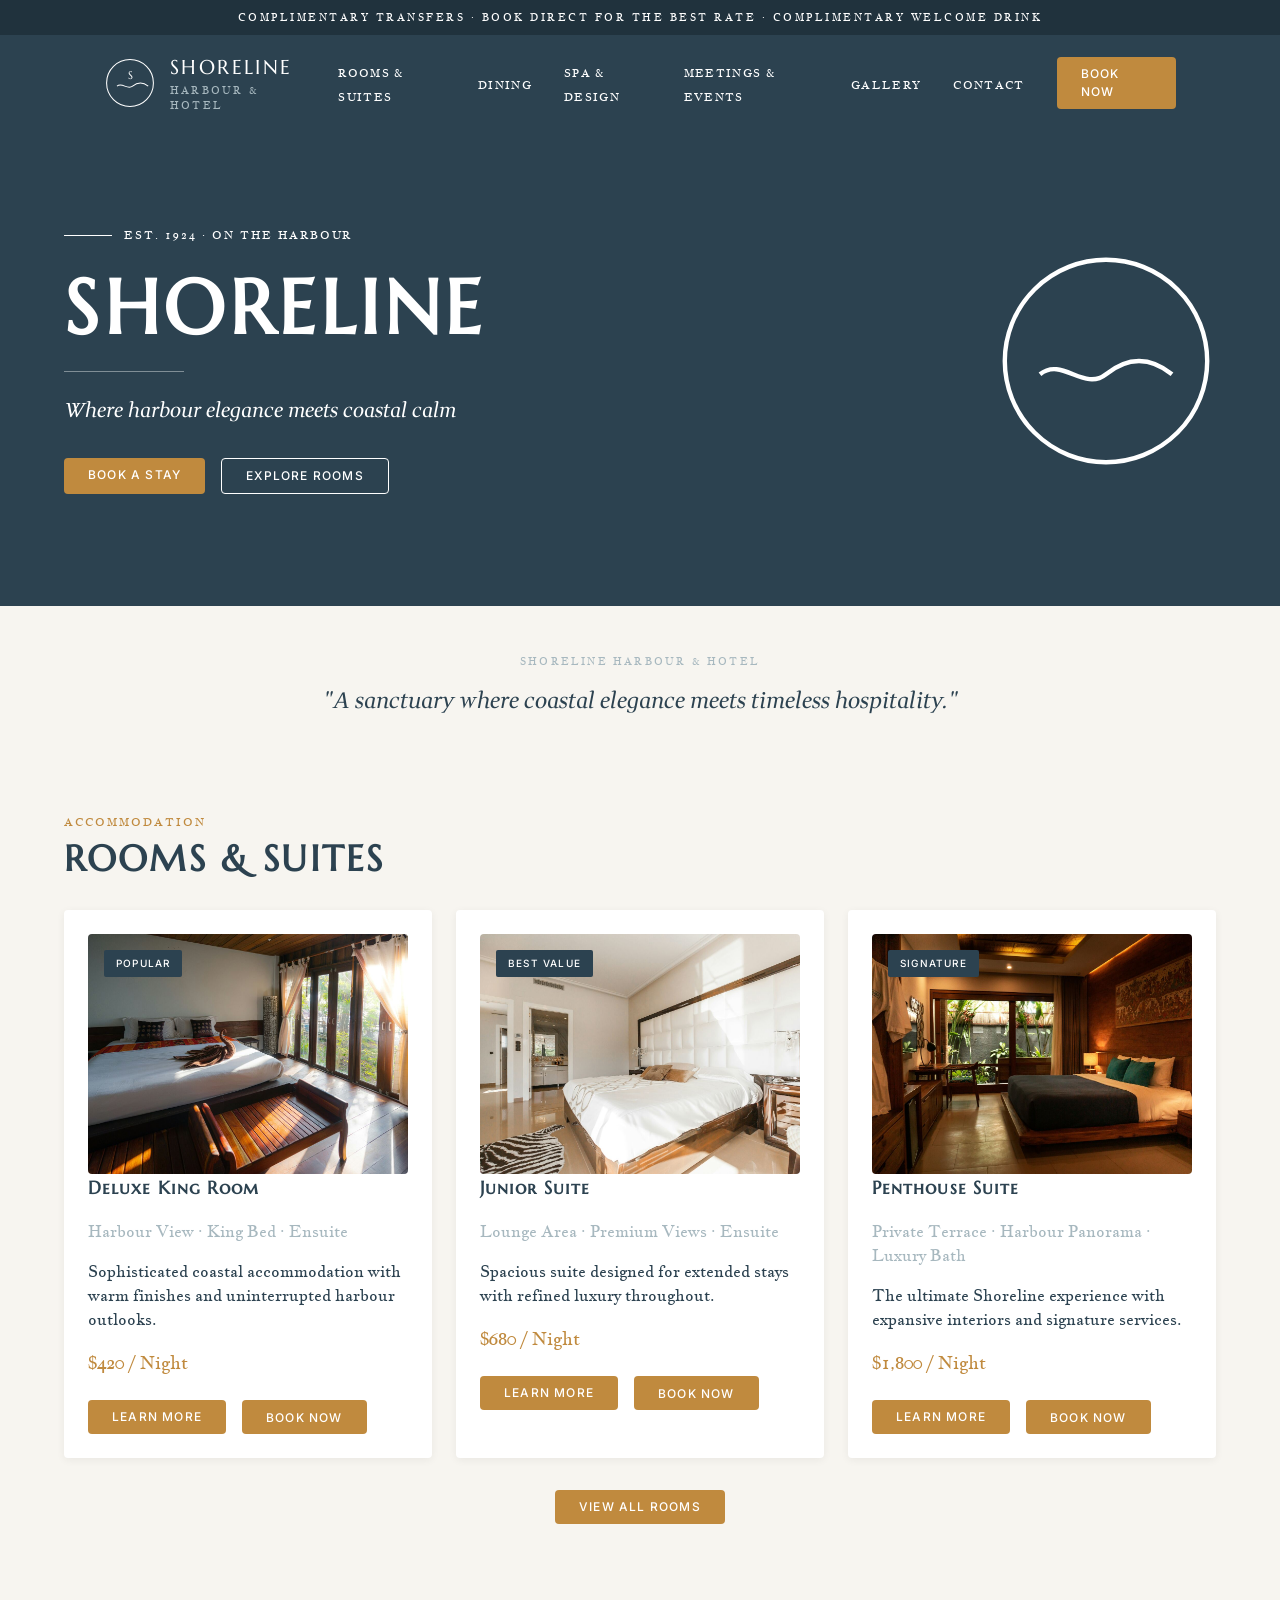
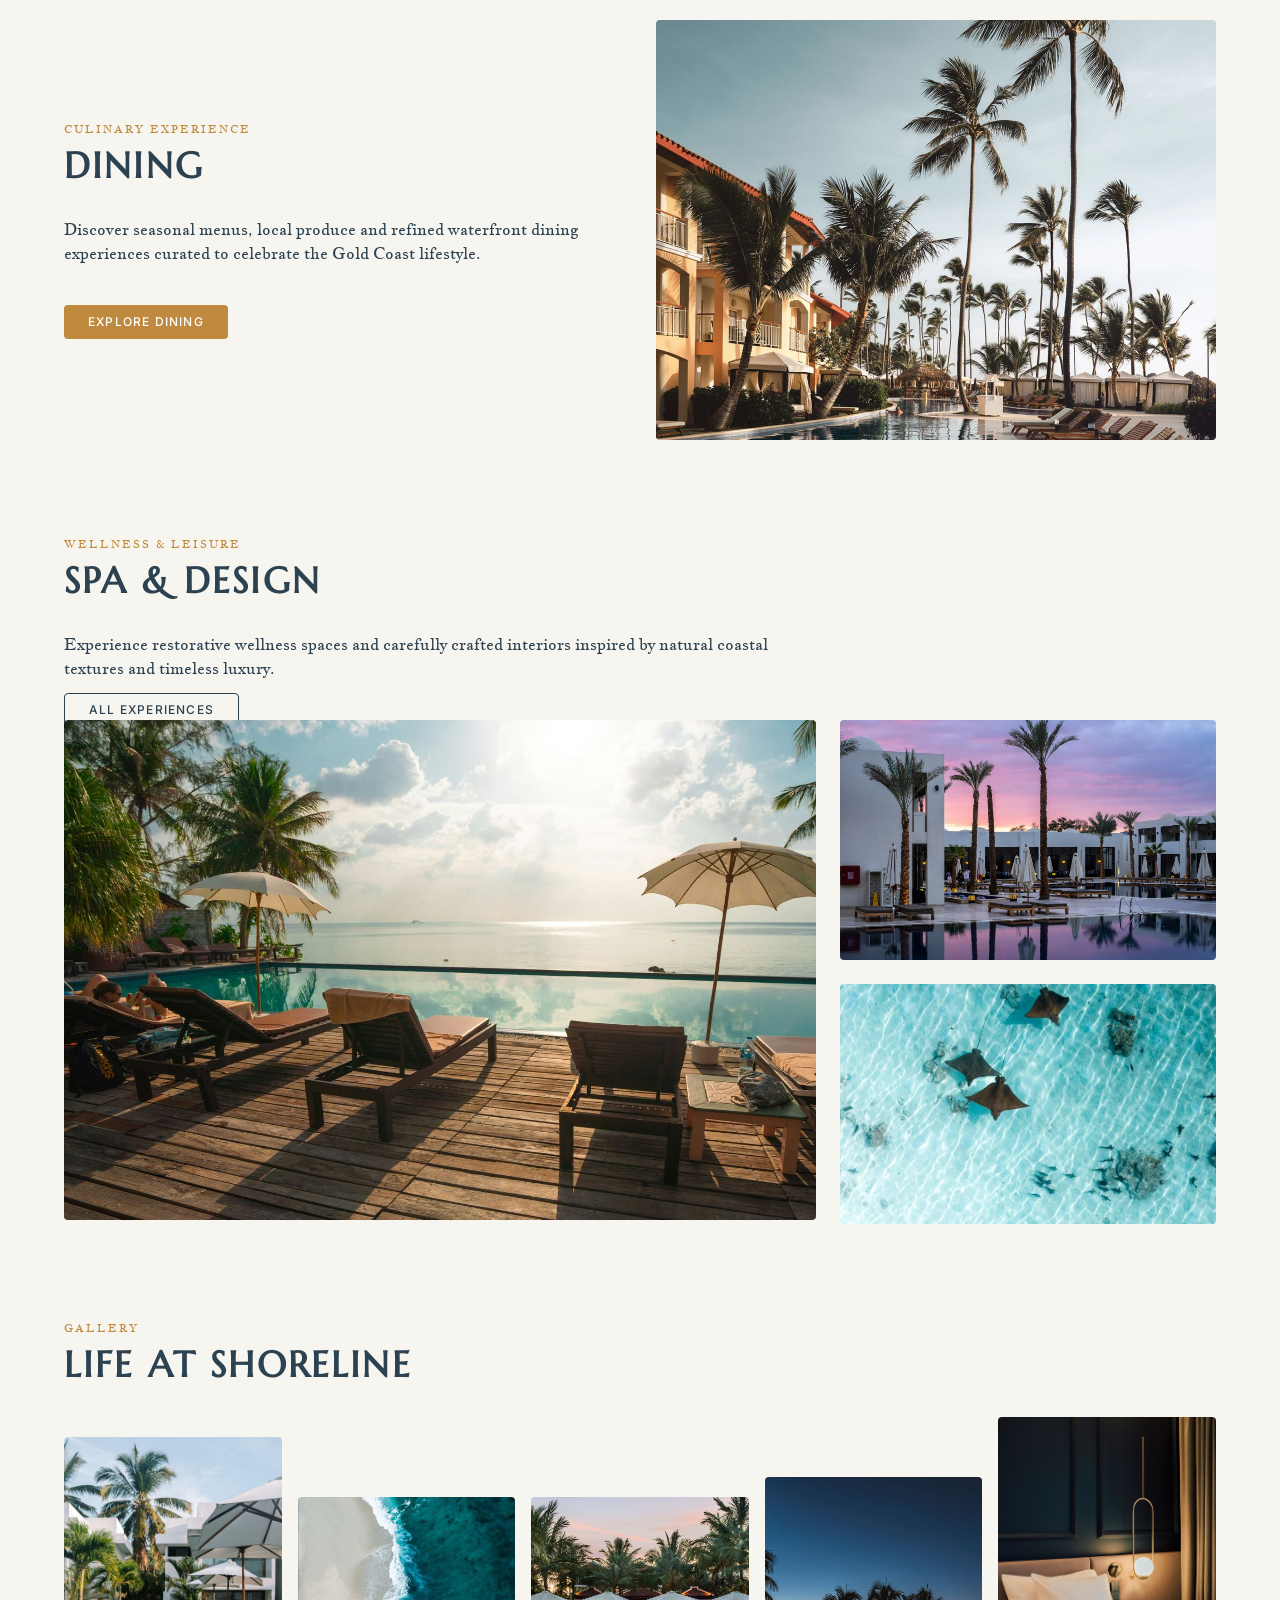
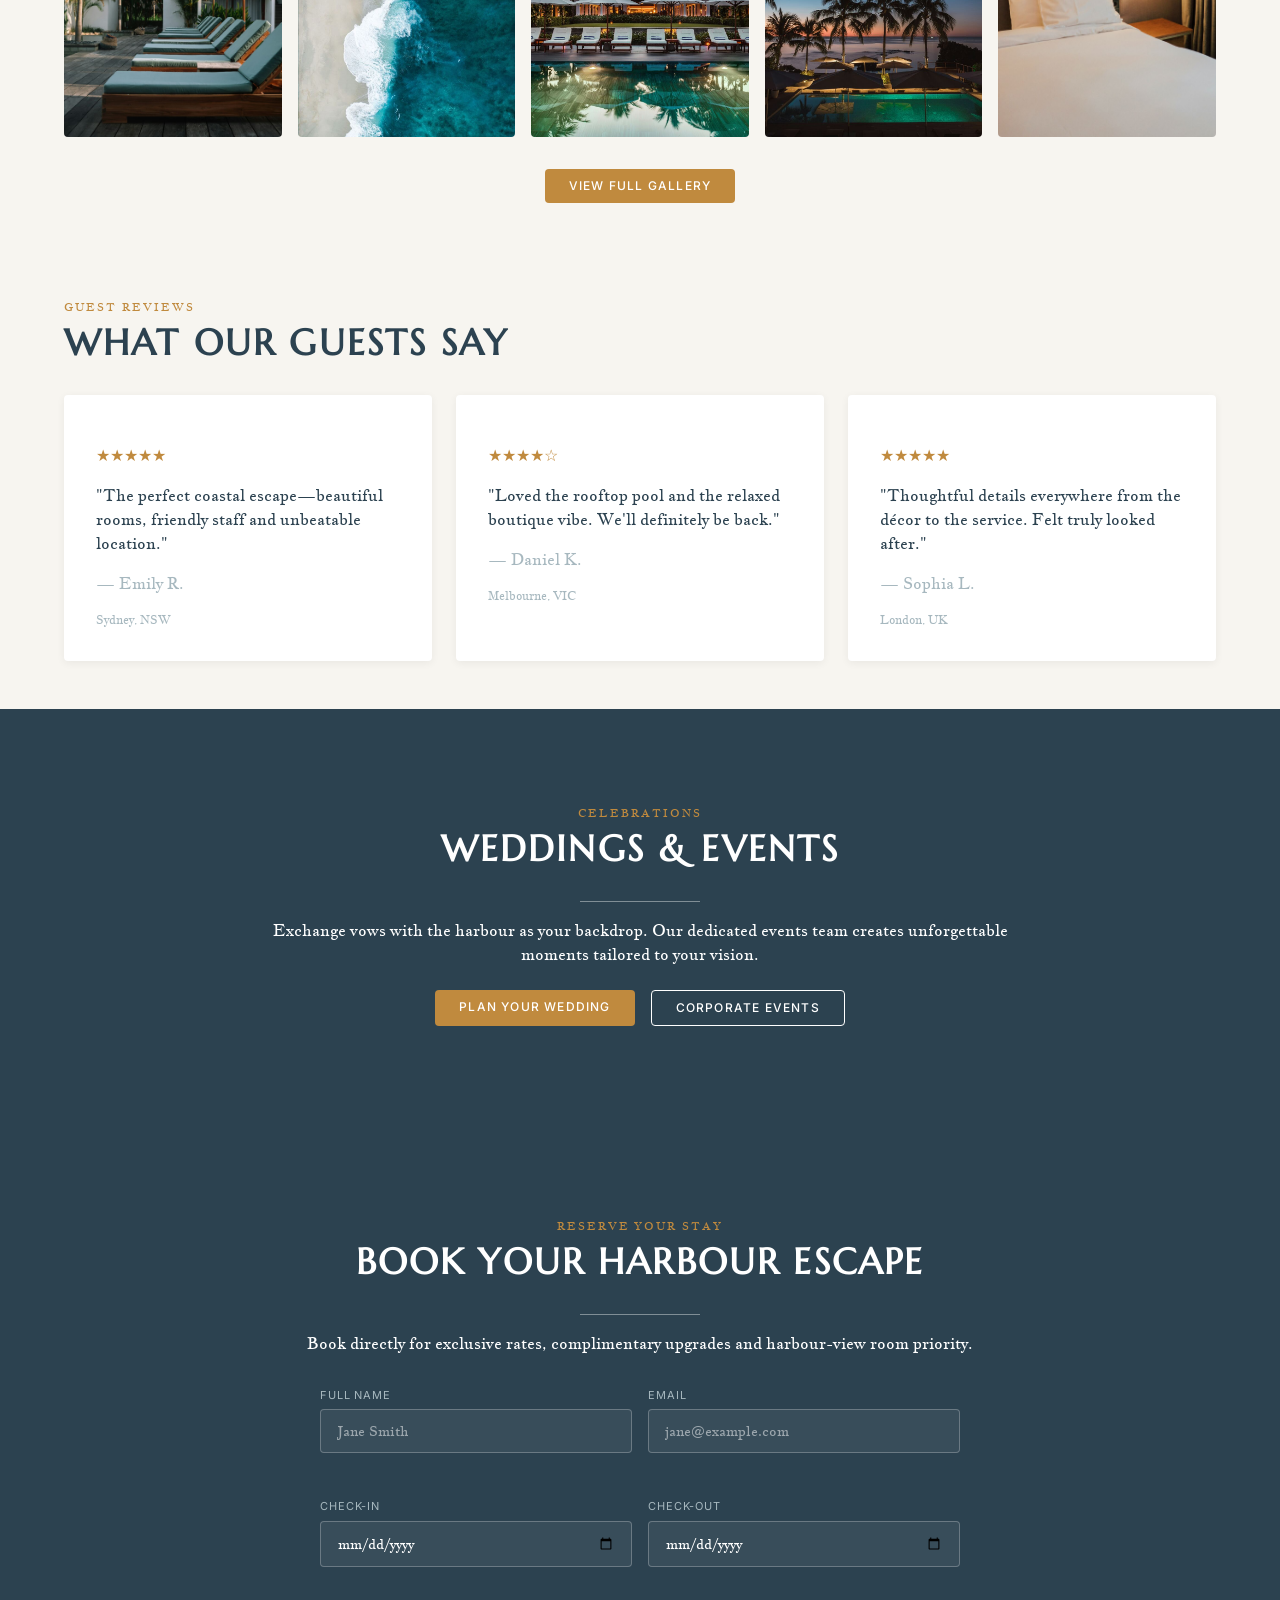
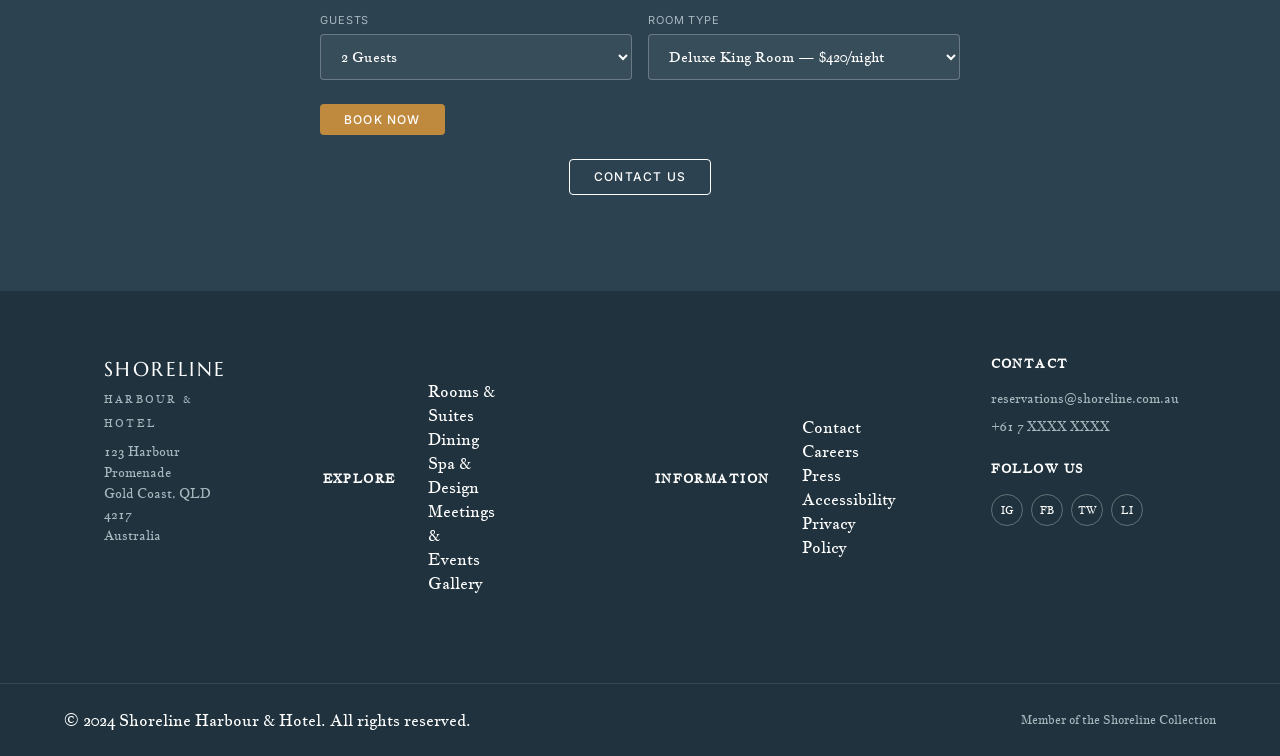
==== commit a47f3bd8: "Fix images, broken script.js, and add working Rooms/Gallery pages - Fix script.js: it was accidental" ====
--- a/index.html
+++ b/index.html
@@ -7,6 +7,8 @@
   <link rel="stylesheet" href="styles.css">
 </head>
 <body>
+
+  <div id="scroll-progress"></div>
 
   <div class="announcement-bar">
     COMPLIMENTARY TRANSFERS · BOOK DIRECT FOR THE BEST RATE ·
@@ -49,11 +51,11 @@
       </button>
 
       <ul class="nav-links">
-        <li><a href="#rooms">Rooms &amp; Suites</a></li>
+        <li><a href="rooms.html">Rooms &amp; Suites</a></li>
         <li><a href="#dining">Dining</a></li>
         <li><a href="#spa">Spa &amp; Design</a></li>
         <li><a href="#events">Meetings &amp; Events</a></li>
-        <li><a href="#gallery">Gallery</a></li>
+        <li><a href="gallery.html">Gallery</a></li>
         <li><a href="#events">Contact</a></li>
       </ul>
 
@@ -85,8 +87,8 @@
           </p>
 
           <div class="hero-buttons">
-            <button>Book a Stay</button>
-            <button class="outline-button">Explore Rooms</button>
+            <a href="#events" class="nav-book-btn">Book a Stay</a>
+            <a href="rooms.html" class="outline-button">Explore Rooms</a>
           </div>
 
         </div>
@@ -132,7 +134,7 @@
         <div class="rooms-grid">
 
           <article class="room-card">
-            <div class="image-placeholder">
+            <div class="image-placeholder room-img-deluxe" role="img" aria-label="Deluxe King Room with harbour view">
               <span class="room-badge">Popular</span>
             </div>
             <h3>Deluxe King Room</h3>
@@ -144,13 +146,13 @@
             <p class="price">$420 / Night</p>
 
             <div class="button-group">
-              <button>Learn More</button>
-              <button>Book Now</button>
+              <a href="rooms.html#room-deluxe">Learn More</a>
+              <button class="book-room-btn" data-room="Deluxe King Room">Book Now</button>
             </div>
           </article>
 
           <article class="room-card">
-            <div class="image-placeholder">
+            <div class="image-placeholder room-img-junior" role="img" aria-label="Junior Suite lounge area">
               <span class="room-badge">Best Value</span>
             </div>
             <h3>Junior Suite</h3>
@@ -166,13 +168,13 @@
             <p class="price">$680 / Night</p>
 
             <div class="button-group">
-              <button>Learn More</button>
-              <button>Book Now</button>
+              <a href="rooms.html#room-junior">Learn More</a>
+              <button class="book-room-btn" data-room="Junior Suite">Book Now</button>
             </div>
           </article>
 
           <article class="room-card">
-            <div class="image-placeholder">
+            <div class="image-placeholder room-img-penthouse" role="img" aria-label="Penthouse Suite with private terrace">
               <span class="room-badge">Signature</span>
             </div>
 
@@ -190,15 +192,15 @@
             <p class="price">$1,800 / Night</p>
 
             <div class="button-group">
-              <button>Learn More</button>
-              <button>Book Now</button>
+              <a href="rooms.html#room-penthouse">Learn More</a>
+              <button class="book-room-btn" data-room="Penthouse Suite">Book Now</button>
             </div>
           </article>
 
         </div>
 
         <div class="section-cta">
-          <button>View All Rooms</button>
+          <a href="rooms.html" class="section-link">View All Rooms</a>
         </div>
 
       </div>
@@ -219,11 +221,11 @@
             dining experiences curated to celebrate the Gold Coast lifestyle.
           </p>
 
-          <button class="section-btn">Explore Dining</button>
-
-        </div>
-
-        <div class="image-placeholder large-image"></div>
+          <a href="#dining" class="section-link section-btn">Explore Dining</a>
+
+        </div>
+
+        <div class="image-placeholder large-image img-dining" role="img" aria-label="Waterfront dining terrace at Shoreline"></div>
 
       </div>
 
@@ -241,15 +243,15 @@
           interiors inspired by natural coastal textures and timeless luxury.
         </p>
 
-        <button class="outline-dark section-btn">All Experiences</button>
+        <a href="gallery.html" class="outline-dark section-btn">All Experiences</a>
 
         <div class="spa-grid">
 
-          <div class="image-placeholder spa-large"></div>
+          <div class="image-placeholder spa-large img-spa-large" role="img" aria-label="Poolside spa area"></div>
 
           <div class="spa-side">
-            <div class="image-placeholder spa-small"></div>
-            <div class="image-placeholder spa-small"></div>
+            <div class="image-placeholder spa-small img-spa-small-1" role="img" aria-label="Sunset spa lounge"></div>
+            <div class="image-placeholder spa-small img-spa-small-2" role="img" aria-label="Stingray lagoon spa"></div>
           </div>
 
         </div>
@@ -267,12 +269,16 @@
 
         <div class="gallery-grid">
 
-          <div class="image-placeholder"></div>
-          <div class="image-placeholder"></div>
-          <div class="image-placeholder"></div>
-          <div class="image-placeholder"></div>
-          <div class="image-placeholder"></div>
-
+          <div class="image-placeholder img-gallery-1" role="img" aria-label="Resort loungers"></div>
+          <div class="image-placeholder img-gallery-2" role="img" aria-label="Aerial view of the beach"></div>
+          <div class="image-placeholder img-gallery-3" role="img" aria-label="Sunset by the poolside"></div>
+          <div class="image-placeholder img-gallery-4" role="img" aria-label="Pool at night"></div>
+          <div class="image-placeholder img-gallery-5" role="img" aria-label="Bedside lamp detail"></div>
+
+        </div>
+
+        <div class="section-cta">
+          <a href="gallery.html" class="section-link">View Full Gallery</a>
         </div>
 
       </div>
@@ -340,8 +346,8 @@
         </p>
 
         <div class="hero-buttons weddings-buttons">
-          <button>Plan Your Wedding</button>
-          <button class="outline-button">Corporate Events</button>
+          <a href="mailto:reservations@shoreline.com.au?subject=Wedding%20Enquiry" class="nav-book-btn">Plan Your Wedding</a>
+          <a href="mailto:reservations@shoreline.com.au?subject=Corporate%20Event%20Enquiry" class="outline-button">Corporate Events</a>
         </div>
 
       </div>
@@ -363,9 +369,62 @@
           harbour-view room priority.
         </p>
 
+        <form class="booking-form" id="booking-form" novalidate>
+
+          <div>
+            <label for="booking-name">Full Name</label>
+            <input type="text" id="booking-name" name="name" placeholder="Jane Smith" autocomplete="name">
+            <p class="field-error" data-error-for="booking-name"></p>
+          </div>
+
+          <div>
+            <label for="booking-email">Email</label>
+            <input type="email" id="booking-email" name="email" placeholder="jane@example.com" autocomplete="email">
+            <p class="field-error" data-error-for="booking-email"></p>
+          </div>
+
+          <div>
+            <label for="booking-checkin">Check-In</label>
+            <input type="date" id="booking-checkin" name="checkin" autocomplete="off">
+            <p class="field-error" data-error-for="booking-checkin"></p>
+          </div>
+
+          <div>
+            <label for="booking-checkout">Check-Out</label>
+            <input type="date" id="booking-checkout" name="checkout" autocomplete="off">
+            <p class="field-error" data-error-for="booking-checkout"></p>
+          </div>
+
+          <div>
+            <label for="booking-guests">Guests</label>
+            <select id="booking-guests" name="guests">
+              <option value="1">1 Guest</option>
+              <option value="2" selected>2 Guests</option>
+              <option value="3">3 Guests</option>
+              <option value="4">4 Guests</option>
+              <option value="5+">5+ Guests</option>
+            </select>
+          </div>
+
+          <div>
+            <label for="booking-room">Room Type</label>
+            <select id="booking-room" name="room">
+              <option value="Deluxe King Room">Deluxe King Room — $420/night</option>
+              <option value="Junior Suite">Junior Suite — $680/night</option>
+              <option value="Penthouse Suite">Penthouse Suite — $1,800/night</option>
+            </select>
+          </div>
+
+          <div class="field-full">
+            <button type="submit" class="booking-submit">Book Now</button>
+          </div>
+
+          <div class="booking-confirmation" id="booking-confirmation" role="status" aria-live="polite"></div>
+
+        </form>
+
         <div class="hero-buttons events-buttons">
-          <button>Book Now</button>
-          <button class="outline-button">Contact Us</button>
+          <a href="mailto:reservations@shoreline.com.au" class="outline-button">Contact Us</a>
         </div>
 
       </div>
@@ -393,11 +452,11 @@
       <nav class="footer-col">
         <h3>Explore</h3>
         <ul>
-          <li><a href="#rooms">Rooms &amp; Suites</a></li>
+          <li><a href="rooms.html">Rooms &amp; Suites</a></li>
           <li><a href="#dining">Dining</a></li>
           <li><a href="#spa">Spa &amp; Design</a></li>
           <li><a href="#events">Meetings &amp; Events</a></li>
-          <li><a href="#gallery">Gallery</a></li>
+          <li><a href="gallery.html">Gallery</a></li>
         </ul>
       </nav>
 
@@ -435,7 +494,14 @@
 
   </footer>
 
+  <button id="back-to-top" aria-label="Back to top">↑</button>
+
+  <div class="mobile-book-bar">
+    <span class="mobile-book-bar-info">From<strong>$420/night</strong></span>
+    <a href="#events" class="nav-book-btn">Book Now</a>
+  </div>
+
   <script src="script.js"></script>
 
 </body>
-</html>+</html>
--- a/styles.css
+++ b/styles.css
@@ -116,7 +116,11 @@
 }
 
 button,
-.nav-book-btn {
+.nav-book-btn,
+.section-link,
+.outline-link,
+.outline-button,
+.outline-dark {
   background: var(--color-accent);
   color: var(--color-white);
   border: none;
@@ -130,6 +134,17 @@
   cursor: pointer;
 }
 
+.section-link,
+.outline-link {
+  display: inline-block;
+}
+
+.outline-link {
+  background: transparent;
+  border: 1px solid var(--color-primary);
+  color: var(--color-primary);
+}
+
 /* =======================
    Header
 ======================= */
@@ -345,6 +360,27 @@
   margin-top: var(--space-lg);
 }
 
+.button-group a {
+  background: var(--color-accent);
+  color: var(--color-white);
+  border: none;
+  border-radius: 4px;
+  padding: var(--space-sm) var(--space-lg);
+  font-family: "Inter", sans-serif;
+  font-size: 12px;
+  font-weight: 500;
+  letter-spacing: 0.1em;
+  text-transform: uppercase;
+  cursor: pointer;
+  display: inline-block;
+}
+
+.button-group a:hover {
+  background: #a8752f;
+  transform: translateY(-2px);
+  box-shadow: 0 6px 14px rgba(0,0,0,.15);
+}
+
 .section-cta {
   text-align: center;
   margin-top: var(--space-xl);
@@ -468,8 +504,27 @@
 .large-image,
 .map-placeholder {
   background: var(--color-placeholder);
+  background-size: cover;
+  background-position: center;
   border-radius: 4px;
 }
+
+/* Real photos dropped into each placeholder slot */
+
+.room-img-deluxe   { background-image: url('deluxe-king-room.jpg'); }
+.room-img-junior   { background-image: url('junior-suite-room.jpg'); }
+.room-img-penthouse{ background-image: url('penthouse-suite-room.jpg'); }
+
+.img-dining     { background-image: url('dining-terrace.jpg'); }
+.img-spa-large  { background-image: url('spa-poolside.jpg'); }
+.img-spa-small-1{ background-image: url('spa-sunset-lounge.jpg'); }
+.img-spa-small-2{ background-image: url('spa-stingray-lagoon.jpg'); }
+
+.img-gallery-1 { background-image: url('gallery-resort-loungers.jpg'); }
+.img-gallery-2 { background-image: url('gallery-aerial-beach.jpg'); }
+.img-gallery-3 { background-image: url('gallery-sunset-poolside.jpg'); }
+.img-gallery-4 { background-image: url('gallery-night-pool.jpg'); }
+.img-gallery-5 { background-image: url('gallery-bedside-lamp.jpg'); }
 
 .image-placeholder {
   min-height: 240px;
@@ -760,6 +815,145 @@
   color: var(--color-muted);
   font-size: 12px;
   margin: 0;
+}
+
+/* =========================================================
+   POLISH — hover states, back to top, scroll progress bar
+========================================================= */
+
+/* Smooth transitions on anything interactive */
+
+button,
+.nav-book-btn,
+.nav-links a,
+.footer-col a,
+.footer-social a,
+.room-card,
+.testimonial-card,
+.image-placeholder {
+  transition: all 0.25s ease;
+}
+
+/* Buttons lift slightly and darken on hover */
+
+button:hover,
+.nav-book-btn:hover,
+.section-link:hover {
+  background: #a8752f;
+  transform: translateY(-2px);
+  box-shadow: 0 6px 14px rgba(0,0,0,.15);
+}
+
+.outline-link:hover {
+  background: rgba(44,66,80,.08);
+}
+
+.outline-button:hover {
+  background: rgba(255,255,255,.12);
+  border-color: var(--color-white);
+}
+
+.outline-dark:hover {
+  background: rgba(44,66,80,.08);
+}
+
+/* Nav links get an underline that grows in on hover */
+
+.nav-links a {
+  position: relative;
+}
+
+.nav-links a::after {
+  content: "";
+  position: absolute;
+  left: 0;
+  bottom: -4px;
+  width: 0;
+  height: 1px;
+  background: var(--color-accent);
+  transition: width 0.25s ease;
+}
+
+.nav-links a:hover::after {
+  width: 100%;
+}
+
+.nav-links a:hover {
+  color: var(--color-accent);
+}
+
+/* Footer links brighten on hover */
+
+.footer-col a:hover {
+  color: var(--color-accent);
+}
+
+.footer-social a:hover {
+  border-color: var(--color-accent);
+  color: var(--color-accent);
+}
+
+/* Cards lift on hover */
+
+.room-card:hover,
+.testimonial-card:hover {
+  transform: translateY(-4px);
+  box-shadow: 0 10px 24px rgba(0,0,0,.10);
+}
+
+/* Image placeholders darken slightly on hover, like a real photo would */
+
+.image-placeholder:hover {
+  filter: brightness(0.94);
+}
+
+/* Scroll progress bar — fixed to the very top of the page */
+
+#scroll-progress {
+  position: fixed;
+  top: 0;
+  left: 0;
+  height: 3px;
+  width: 0%;
+  background: var(--color-accent);
+  z-index: 1000;
+}
+
+/* Back to top button */
+
+#back-to-top {
+  position: fixed;
+  bottom: var(--space-xl);
+  right: var(--space-xl);
+  width: 48px;
+  height: 48px;
+  border-radius: 50%;
+  background: var(--color-primary);
+  color: var(--color-white);
+  border: none;
+  display: flex;
+  align-items: center;
+  justify-content: center;
+  font-size: 18px;
+  cursor: pointer;
+  opacity: 0;
+  visibility: hidden;
+  transform: translateY(12px);
+  transition: all 0.3s ease;
+  z-index: 999;
+  padding: 0;
+}
+
+#back-to-top.visible {
+  opacity: 1;
+  visibility: visible;
+  transform: translateY(0);
+}
+
+#back-to-top:hover {
+  background: var(--color-accent);
+  transform: translateY(-3px);
+  box-shadow: 0 6px 14px rgba(0,0,0,.2);
 }
 
 /* =========================================================
@@ -819,10 +1013,10 @@
 }
 
 /* =======================
-   MOBILE (max-width 375px)
-======================= */
-
-@media (max-width: 375px) {
+   MOBILE (max-width 480px — covers real phones, tested at 375px)
+======================= */
+
+@media (max-width: 480px) {
 
   /* --- Navigation collapses to a hamburger menu --- */
 
@@ -929,9 +1123,41 @@
 
   /* --- Cards collapse to a single column --- */
 
-  .rooms-grid,
   .testimonials-grid {
     grid-template-columns: 1fr;
+  }
+
+  /* --- Room cards become a swipeable carousel for faster scanning/booking --- */
+
+  .rooms-grid {
+    display: flex;
+    grid-template-columns: unset;
+    overflow-x: auto;
+    scroll-snap-type: x mandatory;
+    -webkit-overflow-scrolling: touch;
+    gap: var(--space-md);
+    margin: 0 calc(var(--space-lg) * -1);
+    padding: 0 var(--space-lg) var(--space-sm);
+  }
+
+  .rooms-grid .room-card {
+    flex: 0 0 82%;
+    scroll-snap-align: center;
+  }
+
+  /* Hide the descriptive paragraph on mobile room cards so photo, price
+     and the Book button are visible without extra scrolling/reading */
+
+  .room-card > p:not(.room-meta):not(.price) {
+    display: none;
+  }
+
+  .room-card .button-group {
+    gap: var(--space-sm);
+  }
+
+  .room-card .button-group button:last-child {
+    flex: 1;
   }
 
   /* --- Card inner padding reduces to 16px --- */
@@ -982,4 +1208,338 @@
     padding: var(--space-lg);
   }
 
+  /* --- Persistent quick-booking bar --- */
+
+  body {
+    padding-bottom: 76px;
+  }
+
+  .mobile-book-bar {
+    display: flex;
+  }
+
+  #back-to-top {
+    bottom: 92px;
+  }
+
+}
+
+/* =========================================================
+   MOBILE QUICK-BOOKING BAR
+   Sticky bottom bar (mobile only) so booking is always one
+   tap away, regardless of scroll position.
+========================================================= */
+
+.mobile-book-bar {
+  display: none;
+  position: fixed;
+  bottom: 0;
+  left: 0;
+  right: 0;
+  align-items: center;
+  justify-content: space-between;
+  gap: var(--space-md);
+  background: var(--color-primary);
+  padding: 10px var(--space-lg);
+  box-shadow: 0 -4px 16px rgba(0,0,0,.18);
+  z-index: 998;
+}
+
+.mobile-book-bar-info {
+  color: var(--color-white);
+  font-family: "Inter", sans-serif;
+  font-size: 11px;
+  letter-spacing: 0.06em;
+}
+
+.mobile-book-bar-info strong {
+  display: block;
+  font-family: "Marcellus SC", serif;
+  font-size: 16px;
+  letter-spacing: 0.04em;
+  color: var(--color-accent);
+}
+
+.mobile-book-bar .nav-book-btn {
+  display: inline-block;
+  flex-shrink: 0;
+}
+
+/* =========================================================
+   SUBPAGES — Rooms & Suites / Gallery
+========================================================= */
+
+.page-hero {
+  background: var(--color-primary);
+  color: var(--color-white);
+  text-align: center;
+  padding: 72px var(--space-3xl) 56px;
+}
+
+.page-hero .section-label {
+  color: var(--color-accent);
+}
+
+.page-hero h1 {
+  color: var(--color-white);
+  font-size: 48px;
+  margin-bottom: var(--space-sm);
+}
+
+.page-hero p {
+  max-width: 640px;
+  margin: 0 auto;
+  color: var(--color-muted);
+}
+
+.breadcrumb {
+  font-size: 11px;
+  letter-spacing: 0.1em;
+  text-transform: uppercase;
+  color: var(--color-muted);
+  margin-bottom: var(--space-md);
+}
+
+.breadcrumb a {
+  color: var(--color-white);
+}
+
+.breadcrumb a:hover {
+  color: var(--color-accent);
+}
+
+/* Room detail list */
+
+.room-detail {
+  display: grid;
+  grid-template-columns: 1fr 1fr;
+  gap: var(--space-xl);
+  align-items: center;
+  padding: var(--space-2xl) 0;
+  border-bottom: 1px solid var(--color-border);
+}
+
+.room-detail:last-of-type {
+  border-bottom: none;
+}
+
+.room-detail.reverse .room-detail-image {
+  order: 2;
+}
+
+.room-detail-image {
+  min-height: 380px;
+  border-radius: 4px;
+  position: relative;
+}
+
+.room-detail-amenities {
+  list-style: none;
+  display: flex;
+  flex-wrap: wrap;
+  gap: 8px 20px;
+  padding: 0;
+  margin: var(--space-md) 0 var(--space-lg);
+}
+
+.room-detail-amenities li {
+  font-family: "Inter", sans-serif;
+  font-size: 12px;
+  letter-spacing: 0.02em;
+  color: var(--color-primary);
+}
+
+.room-detail-amenities li::before {
+  content: "\2713";
+  color: var(--color-accent);
+  margin-right: 6px;
+}
+
+/* Full gallery grid + lightbox */
+
+.full-gallery-grid {
+  display: grid;
+  grid-template-columns: repeat(4, 1fr);
+  grid-auto-rows: 220px;
+  gap: var(--space-md);
+}
+
+.full-gallery-grid .gallery-item {
+  background-size: cover;
+  background-position: center;
+  border-radius: 4px;
+  cursor: pointer;
+  border: none;
+  padding: 0;
+  transition: filter 0.25s ease, transform 0.25s ease;
+}
+
+.full-gallery-grid .gallery-item:hover {
+  filter: brightness(0.92);
+  transform: translateY(-2px);
+}
+
+.full-gallery-grid .gallery-item.span-2 {
+  grid-column: span 2;
+  grid-row: span 2;
+}
+
+.lightbox-overlay {
+  display: none;
+  position: fixed;
+  inset: 0;
+  background: rgba(20,26,30,.94);
+  align-items: center;
+  justify-content: center;
+  padding: var(--space-xl);
+  z-index: 2000;
+}
+
+.lightbox-overlay.open {
+  display: flex;
+}
+
+.lightbox-overlay img {
+  max-width: 90vw;
+  max-height: 85vh;
+  width: auto;
+  border-radius: 4px;
+  box-shadow: 0 20px 60px rgba(0,0,0,.5);
+}
+
+.lightbox-close {
+  position: absolute;
+  top: 20px;
+  right: 24px;
+  background: transparent;
+  border: none;
+  color: var(--color-white);
+  font-size: 32px;
+  line-height: 1;
+  padding: 8px;
+  cursor: pointer;
+}
+
+/* Booking form (in the #events section) */
+
+.booking-form {
+  display: grid;
+  grid-template-columns: repeat(2, 1fr);
+  gap: var(--space-md);
+  text-align: left;
+  max-width: 640px;
+  margin: var(--space-xl) auto 0;
+}
+
+.booking-form .field-full {
+  grid-column: 1 / -1;
+}
+
+.booking-form label {
+  display: block;
+  font-family: "Inter", sans-serif;
+  font-size: 11px;
+  letter-spacing: 0.08em;
+  text-transform: uppercase;
+  color: var(--color-muted);
+  margin-bottom: 6px;
+}
+
+.booking-form input,
+.booking-form select {
+  width: 100%;
+  padding: 12px var(--space-md);
+  background: rgba(255,255,255,.06);
+  border: 1px solid rgba(255,255,255,.25);
+  border-radius: 4px;
+  color: var(--color-white);
+  font-family: "Jacques Francois", serif;
+  font-size: 14px;
+}
+
+.booking-form input::placeholder {
+  color: rgba(255,255,255,.5);
+}
+
+.booking-form input:focus,
+.booking-form select:focus {
+  outline: none;
+  border-color: var(--color-accent);
+}
+
+.booking-form select option {
+  color: var(--color-dark);
+}
+
+.booking-form .field-error {
+  color: #e6a4a4;
+  font-size: 11px;
+  margin-top: 4px;
+  min-height: 14px;
+}
+
+.booking-submit {
+  grid-column: 1 / -1;
+  justify-self: center;
+  margin-top: var(--space-sm);
+}
+
+.booking-confirmation {
+  grid-column: 1 / -1;
+  display: none;
+  background: rgba(255,255,255,.08);
+  border: 1px solid rgba(255,255,255,.25);
+  border-radius: 4px;
+  padding: var(--space-md);
+  font-family: "Inter", sans-serif;
+  font-size: 13px;
+  color: var(--color-white);
+}
+
+.booking-confirmation.visible {
+  display: block;
+}
+
+@media (max-width: 768px) {
+
+  .full-gallery-grid {
+    grid-template-columns: repeat(2, 1fr);
+    grid-auto-rows: 180px;
+  }
+
+  .room-detail,
+  .room-detail.reverse {
+    grid-template-columns: 1fr;
+  }
+
+  .room-detail.reverse .room-detail-image {
+    order: 0;
+  }
+
+}
+
+@media (max-width: 480px) {
+
+  .page-hero {
+    padding: var(--space-2xl) var(--space-lg) var(--space-xl);
+  }
+
+  .page-hero h1 {
+    font-size: 34px;
+  }
+
+  .full-gallery-grid {
+    grid-template-columns: 1fr;
+    grid-auto-rows: 220px;
+  }
+
+  .full-gallery-grid .gallery-item.span-2 {
+    grid-column: span 1;
+    grid-row: span 1;
+  }
+
+  .booking-form {
+    grid-template-columns: 1fr;
+  }
+
 }
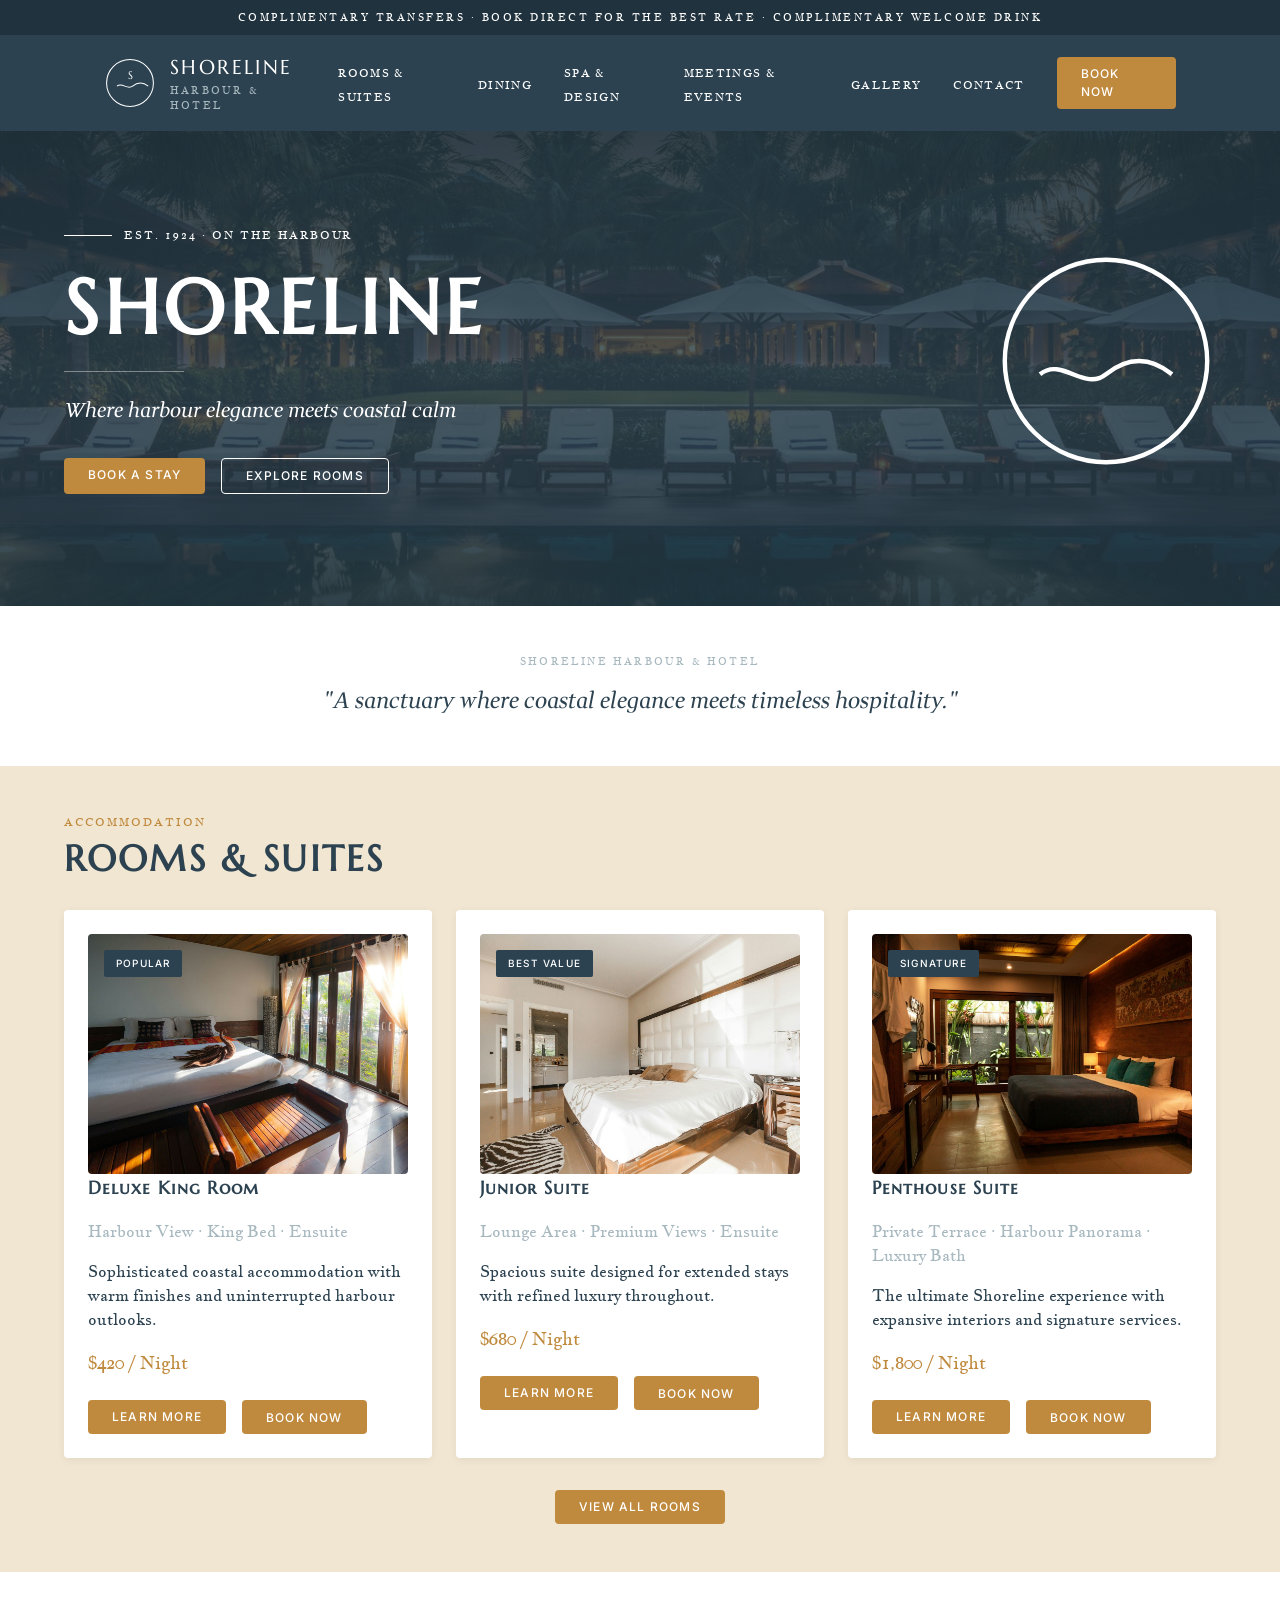
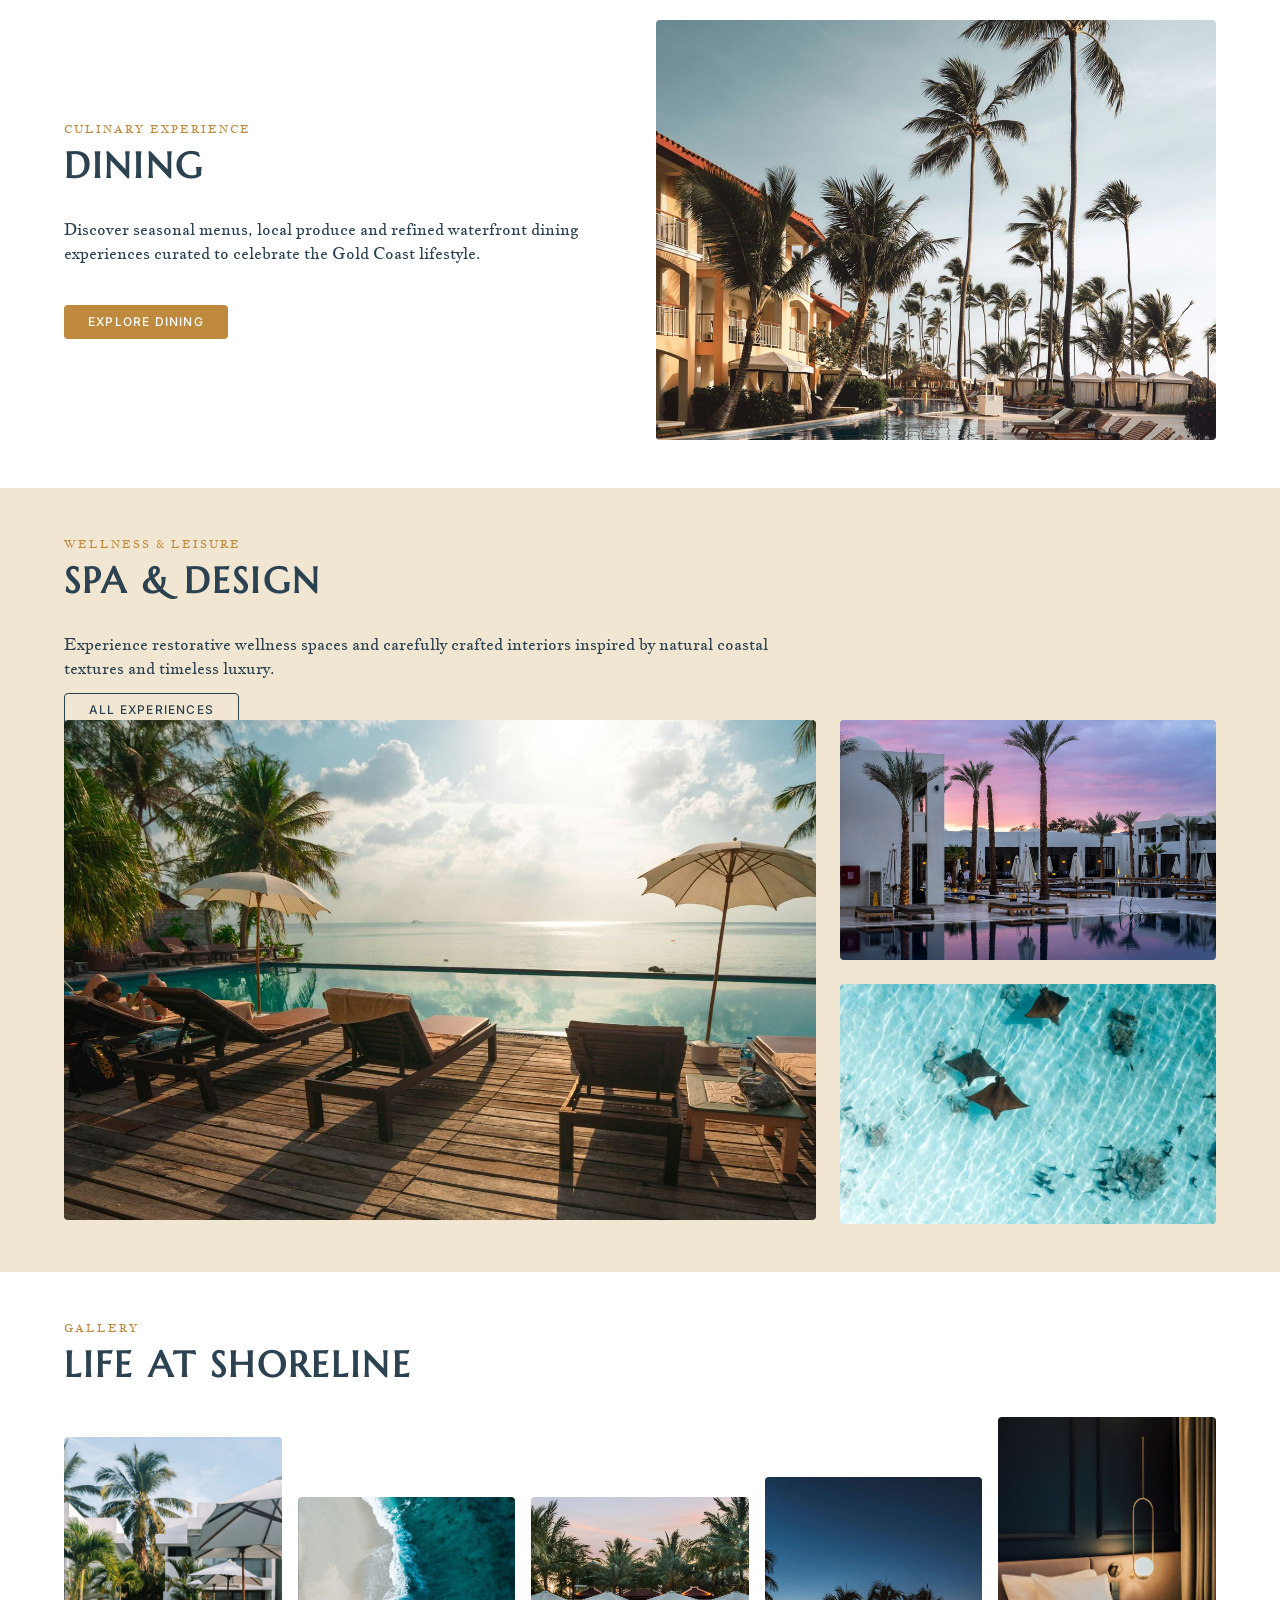
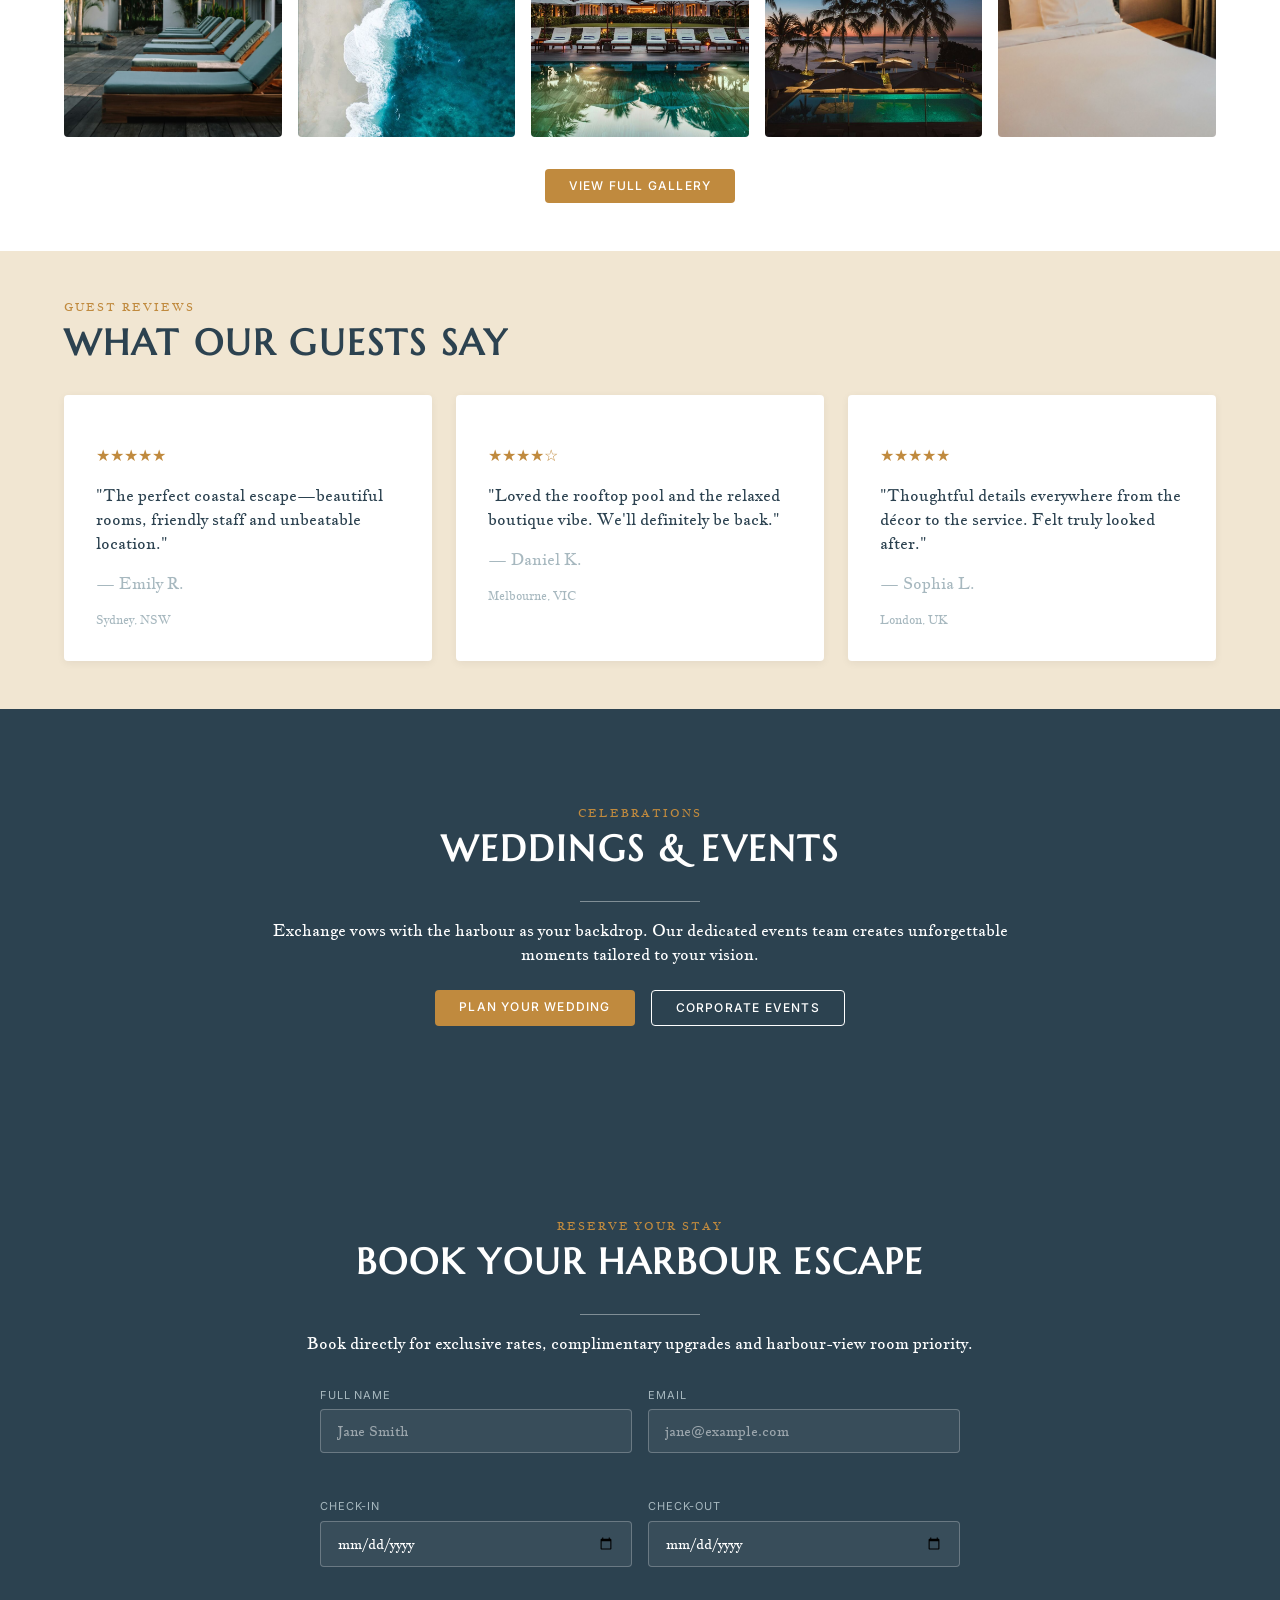
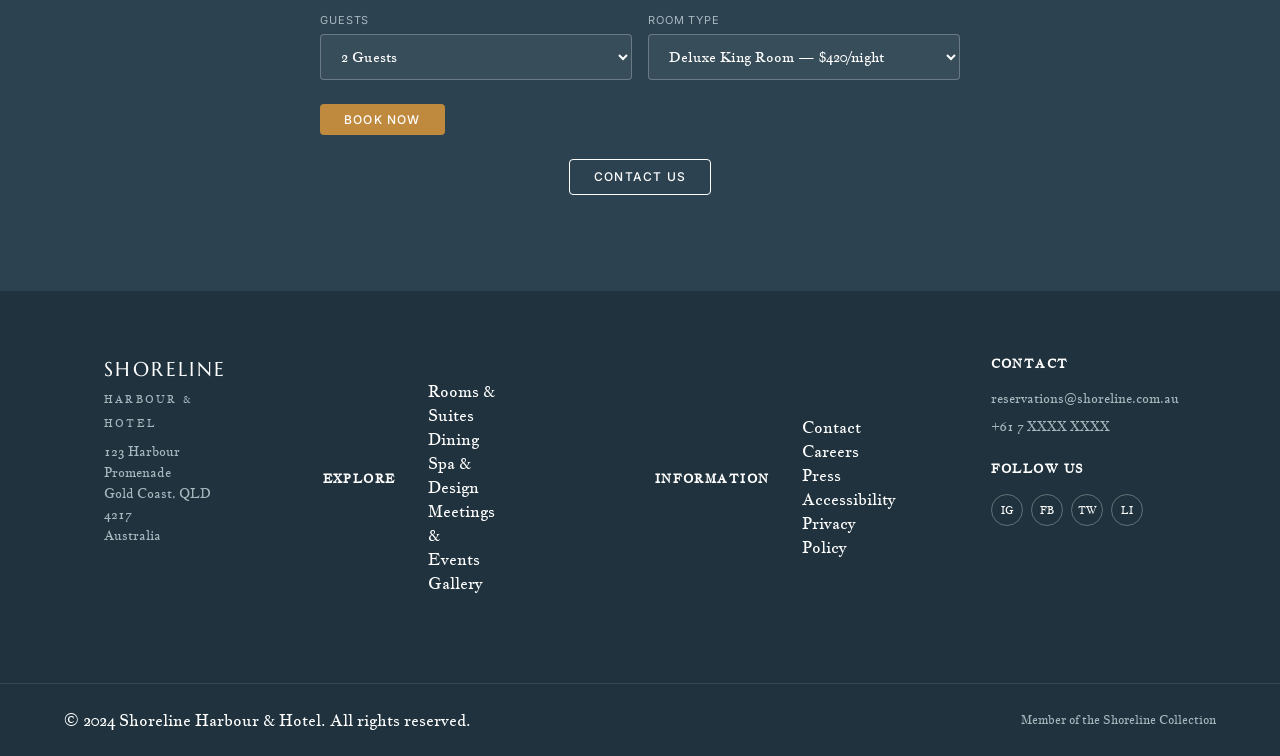
==== commit facc4c17: "Add hero photo slideshow, section colour rhythm, and scroll animations - Hero now crossfades through" ====
--- a/index.html
+++ b/index.html
@@ -69,6 +69,14 @@
 
     <section id="hero">
 
+      <div class="hero-slides" aria-hidden="true">
+        <div class="hero-slide active" style="background-image:url('images/gallery-sunset-poolside.jpg')"></div>
+        <div class="hero-slide" style="background-image:url('images/gallery-night-pool.jpg')"></div>
+        <div class="hero-slide" style="background-image:url('images/spa-poolside.jpg')"></div>
+        <div class="hero-slide" style="background-image:url('images/dining-terrace.jpg')"></div>
+      </div>
+      <div class="hero-overlay" aria-hidden="true"></div>
+
       <div class="container hero-layout">
 
         <div class="hero-content">
@@ -117,7 +125,7 @@
 
       <div class="container">
         <p class="quote-band-label">SHORELINE HARBOUR &amp; HOTEL</p>
-        <p class="quote-band-text">
+        <p class="quote-band-text reveal">
           "A sanctuary where coastal elegance meets timeless hospitality."
         </p>
       </div>
@@ -131,9 +139,9 @@
         <div class="section-label">Accommodation</div>
         <h2>Rooms & Suites</h2>
 
-        <div class="rooms-grid">
-
-          <article class="room-card">
+        <div class="rooms-grid reveal-grid">
+
+          <article class="room-card reveal">
             <div class="image-placeholder room-img-deluxe" role="img" aria-label="Deluxe King Room with harbour view">
               <span class="room-badge">Popular</span>
             </div>
@@ -151,7 +159,7 @@
             </div>
           </article>
 
-          <article class="room-card">
+          <article class="room-card reveal">
             <div class="image-placeholder room-img-junior" role="img" aria-label="Junior Suite lounge area">
               <span class="room-badge">Best Value</span>
             </div>
@@ -173,7 +181,7 @@
             </div>
           </article>
 
-          <article class="room-card">
+          <article class="room-card reveal">
             <div class="image-placeholder room-img-penthouse" role="img" aria-label="Penthouse Suite with private terrace">
               <span class="room-badge">Signature</span>
             </div>
@@ -211,7 +219,7 @@
 
       <div class="container dining-layout">
 
-        <div>
+        <div class="reveal">
 
           <div class="section-label">Culinary Experience</div>
           <h2>Dining</h2>
@@ -225,7 +233,7 @@
 
         </div>
 
-        <div class="image-placeholder large-image img-dining" role="img" aria-label="Waterfront dining terrace at Shoreline"></div>
+        <div class="image-placeholder large-image img-dining reveal" role="img" aria-label="Waterfront dining terrace at Shoreline"></div>
 
       </div>
 
@@ -247,11 +255,11 @@
 
         <div class="spa-grid">
 
-          <div class="image-placeholder spa-large img-spa-large" role="img" aria-label="Poolside spa area"></div>
-
-          <div class="spa-side">
-            <div class="image-placeholder spa-small img-spa-small-1" role="img" aria-label="Sunset spa lounge"></div>
-            <div class="image-placeholder spa-small img-spa-small-2" role="img" aria-label="Stingray lagoon spa"></div>
+          <div class="image-placeholder spa-large img-spa-large reveal" role="img" aria-label="Poolside spa area"></div>
+
+          <div class="spa-side reveal-grid">
+            <div class="image-placeholder spa-small img-spa-small-1 reveal" role="img" aria-label="Sunset spa lounge"></div>
+            <div class="image-placeholder spa-small img-spa-small-2 reveal" role="img" aria-label="Stingray lagoon spa"></div>
           </div>
 
         </div>
@@ -267,13 +275,13 @@
         <div class="section-label">Gallery</div>
         <h2>Life at Shoreline</h2>
 
-        <div class="gallery-grid">
-
-          <div class="image-placeholder img-gallery-1" role="img" aria-label="Resort loungers"></div>
-          <div class="image-placeholder img-gallery-2" role="img" aria-label="Aerial view of the beach"></div>
-          <div class="image-placeholder img-gallery-3" role="img" aria-label="Sunset by the poolside"></div>
-          <div class="image-placeholder img-gallery-4" role="img" aria-label="Pool at night"></div>
-          <div class="image-placeholder img-gallery-5" role="img" aria-label="Bedside lamp detail"></div>
+        <div class="gallery-grid reveal-grid">
+
+          <div class="image-placeholder img-gallery-1 reveal" role="img" aria-label="Resort loungers"></div>
+          <div class="image-placeholder img-gallery-2 reveal" role="img" aria-label="Aerial view of the beach"></div>
+          <div class="image-placeholder img-gallery-3 reveal" role="img" aria-label="Sunset by the poolside"></div>
+          <div class="image-placeholder img-gallery-4 reveal" role="img" aria-label="Pool at night"></div>
+          <div class="image-placeholder img-gallery-5 reveal" role="img" aria-label="Bedside lamp detail"></div>
 
         </div>
 
@@ -292,9 +300,9 @@
         <div class="section-label">Guest Reviews</div>
         <h2>What Our Guests Say</h2>
 
-        <div class="testimonials-grid">
-
-          <article class="testimonial-card">
+        <div class="testimonials-grid reveal-grid">
+
+          <article class="testimonial-card reveal">
             <p class="star-rating">★★★★★</p>
             <blockquote>
               "The perfect coastal escape—beautiful rooms,
@@ -304,7 +312,7 @@
             <p class="guest-location">Sydney, NSW</p>
           </article>
 
-          <article class="testimonial-card">
+          <article class="testimonial-card reveal">
             <p class="star-rating">★★★★☆</p>
             <blockquote>
               "Loved the rooftop pool and the relaxed boutique vibe.
@@ -314,7 +322,7 @@
             <p class="guest-location">Melbourne, VIC</p>
           </article>
 
-          <article class="testimonial-card">
+          <article class="testimonial-card reveal">
             <p class="star-rating">★★★★★</p>
             <blockquote>
               "Thoughtful details everywhere from the décor to the service.
--- a/styles.css
+++ b/styles.css
@@ -4,6 +4,7 @@
   --color-primary: #2c4250;
   --color-accent: #c08a3e;
   --color-bg: #f7f5f0;
+  --color-cream-deep: #f1e6d2;
   --color-white: #ffffff;
   --color-muted: #a7b8bf;
   --color-dark: #20323d;
@@ -50,6 +51,44 @@
 .container {
   max-width: 1200px;
   margin: 0 auto;
+}
+
+/* =======================
+   Scroll-reveal animation
+   Elements fade + lift into place the first time they enter
+   the viewport (see .reveal usage on images/cards throughout).
+======================= */
+
+.reveal {
+  opacity: 0;
+  transform: translateY(28px);
+  transition: opacity 0.8s ease, transform 0.8s ease;
+}
+
+.reveal.in-view {
+  opacity: 1;
+  transform: translateY(0);
+}
+
+.reveal-grid > .reveal:nth-child(1)  { transition-delay: 0s; }
+.reveal-grid > .reveal:nth-child(2)  { transition-delay: .08s; }
+.reveal-grid > .reveal:nth-child(3)  { transition-delay: .16s; }
+.reveal-grid > .reveal:nth-child(4)  { transition-delay: .24s; }
+.reveal-grid > .reveal:nth-child(5)  { transition-delay: .32s; }
+.reveal-grid > .reveal:nth-child(6)  { transition-delay: .4s; }
+.reveal-grid > .reveal:nth-child(7)  { transition-delay: .48s; }
+.reveal-grid > .reveal:nth-child(8)  { transition-delay: .56s; }
+.reveal-grid > .reveal:nth-child(9)  { transition-delay: .64s; }
+.reveal-grid > .reveal:nth-child(10) { transition-delay: .72s; }
+.reveal-grid > .reveal:nth-child(11) { transition-delay: .8s; }
+.reveal-grid > .reveal:nth-child(12) { transition-delay: .88s; }
+
+@media (prefers-reduced-motion: reduce) {
+  .reveal {
+    opacity: 1;
+    transform: none;
+    transition: none;
+  }
 }
 
 /* =======================
@@ -238,12 +277,56 @@
 ======================= */
 
 #hero {
+  position: relative;
+  overflow: hidden;
   background: var(--color-primary);
   color: var(--color-white);
   padding: 96px var(--space-3xl) 112px;
 }
 
+.hero-slides {
+  position: absolute;
+  inset: 0;
+  z-index: 0;
+}
+
+.hero-slide {
+  position: absolute;
+  inset: 0;
+  background-size: cover;
+  background-position: center;
+  opacity: 0;
+  transform: scale(1.06);
+  transition: opacity 1.8s ease, transform 7s ease-out;
+}
+
+.hero-slide.active {
+  opacity: 1;
+  transform: scale(1);
+}
+
+.hero-overlay {
+  position: absolute;
+  inset: 0;
+  z-index: 1;
+  background: linear-gradient(
+    180deg,
+    rgba(32, 50, 61, 0.9),
+    rgba(44, 66, 80, 0.8) 55%,
+    rgba(32, 50, 61, 0.92)
+  );
+}
+
+@media (prefers-reduced-motion: reduce) {
+  .hero-slide {
+    transition: opacity 1.2s ease;
+    transform: none;
+  }
+}
+
 .hero-layout {
+  position: relative;
+  z-index: 2;
   display: flex;
   justify-content: space-between;
   align-items: center;
@@ -320,8 +403,23 @@
 #gallery,
 #testimonials,
 #contact {
-  background: var(--color-bg);
   padding: var(--space-2xl) var(--space-3xl);
+}
+
+/* Alternating cream/white rhythm so the mid-page sections read as
+   distinct rooms rather than one continuous scroll. Navy hero and
+   the events/weddings bands stay as anchor points either side. */
+
+#rooms,
+#spa,
+#testimonials {
+  background: var(--color-cream-deep);
+}
+
+#dining,
+#gallery,
+#contact {
+  background: var(--color-white);
 }
 
 .section-intro {
@@ -511,20 +609,20 @@
 
 /* Real photos dropped into each placeholder slot */
 
-.room-img-deluxe   { background-image: url('deluxe-king-room.jpg'); }
-.room-img-junior   { background-image: url('junior-suite-room.jpg'); }
-.room-img-penthouse{ background-image: url('penthouse-suite-room.jpg'); }
-
-.img-dining     { background-image: url('dining-terrace.jpg'); }
-.img-spa-large  { background-image: url('spa-poolside.jpg'); }
-.img-spa-small-1{ background-image: url('spa-sunset-lounge.jpg'); }
-.img-spa-small-2{ background-image: url('spa-stingray-lagoon.jpg'); }
-
-.img-gallery-1 { background-image: url('gallery-resort-loungers.jpg'); }
-.img-gallery-2 { background-image: url('gallery-aerial-beach.jpg'); }
-.img-gallery-3 { background-image: url('gallery-sunset-poolside.jpg'); }
-.img-gallery-4 { background-image: url('gallery-night-pool.jpg'); }
-.img-gallery-5 { background-image: url('gallery-bedside-lamp.jpg'); }
+.room-img-deluxe   { background-image: url('images/deluxe-king-room.jpg'); }
+.room-img-junior   { background-image: url('images/junior-suite-room.jpg'); }
+.room-img-penthouse{ background-image: url('images/penthouse-suite-room.jpg'); }
+
+.img-dining     { background-image: url('images/dining-terrace.jpg'); }
+.img-spa-large  { background-image: url('images/spa-poolside.jpg'); }
+.img-spa-small-1{ background-image: url('images/spa-sunset-lounge.jpg'); }
+.img-spa-small-2{ background-image: url('images/spa-stingray-lagoon.jpg'); }
+
+.img-gallery-1 { background-image: url('images/gallery-resort-loungers.jpg'); }
+.img-gallery-2 { background-image: url('images/gallery-aerial-beach.jpg'); }
+.img-gallery-3 { background-image: url('images/gallery-sunset-poolside.jpg'); }
+.img-gallery-4 { background-image: url('images/gallery-night-pool.jpg'); }
+.img-gallery-5 { background-image: url('images/gallery-bedside-lamp.jpg'); }
 
 .image-placeholder {
   min-height: 240px;
@@ -718,10 +816,11 @@
   margin-bottom: var(--space-sm);
 }
 
-/* Cream quote band under the hero */
+/* White band under the hero — crisp contrast right after the navy hero,
+   ahead of the cream rooms section */
 
 #quote-band {
-  background: var(--color-bg);
+  background: var(--color-white);
   text-align: center;
   padding: var(--space-2xl) var(--space-3xl);
 }
@@ -829,9 +928,15 @@
 .footer-col a,
 .footer-social a,
 .room-card,
-.testimonial-card,
+.testimonial-card {
+  transition: all 0.25s ease;
+}
+
+/* Image placeholders zoom in slightly on hover via background-size,
+   which crops cleanly within the existing box (no overflow needed) */
+
 .image-placeholder {
-  transition: all 0.25s ease;
+  transition: filter 0.5s ease, background-size 0.9s ease, box-shadow 0.3s ease;
 }
 
 /* Buttons lift slightly and darken on hover */
@@ -901,10 +1006,19 @@
   box-shadow: 0 10px 24px rgba(0,0,0,.10);
 }
 
-/* Image placeholders darken slightly on hover, like a real photo would */
+/* Images zoom and darken slightly on hover, like a real photo would */
 
 .image-placeholder:hover {
-  filter: brightness(0.94);
+  filter: brightness(0.92);
+  background-size: 112%;
+}
+
+@media (prefers-reduced-motion: reduce) {
+  .image-placeholder,
+  .image-placeholder:hover {
+    transition: none;
+    background-size: cover;
+  }
 }
 
 /* Scroll progress bar — fixed to the very top of the page */
@@ -1371,12 +1485,22 @@
   cursor: pointer;
   border: none;
   padding: 0;
-  transition: filter 0.25s ease, transform 0.25s ease;
+  transition: filter 0.5s ease, transform 0.3s ease, background-size 0.9s ease, box-shadow 0.3s ease;
 }
 
 .full-gallery-grid .gallery-item:hover {
-  filter: brightness(0.92);
-  transform: translateY(-2px);
+  filter: brightness(0.9);
+  transform: translateY(-3px);
+  background-size: 114%;
+  box-shadow: 0 12px 28px rgba(0,0,0,.22);
+}
+
+@media (prefers-reduced-motion: reduce) {
+  .full-gallery-grid .gallery-item,
+  .full-gallery-grid .gallery-item:hover {
+    transition: none;
+    background-size: cover;
+  }
 }
 
 .full-gallery-grid .gallery-item.span-2 {
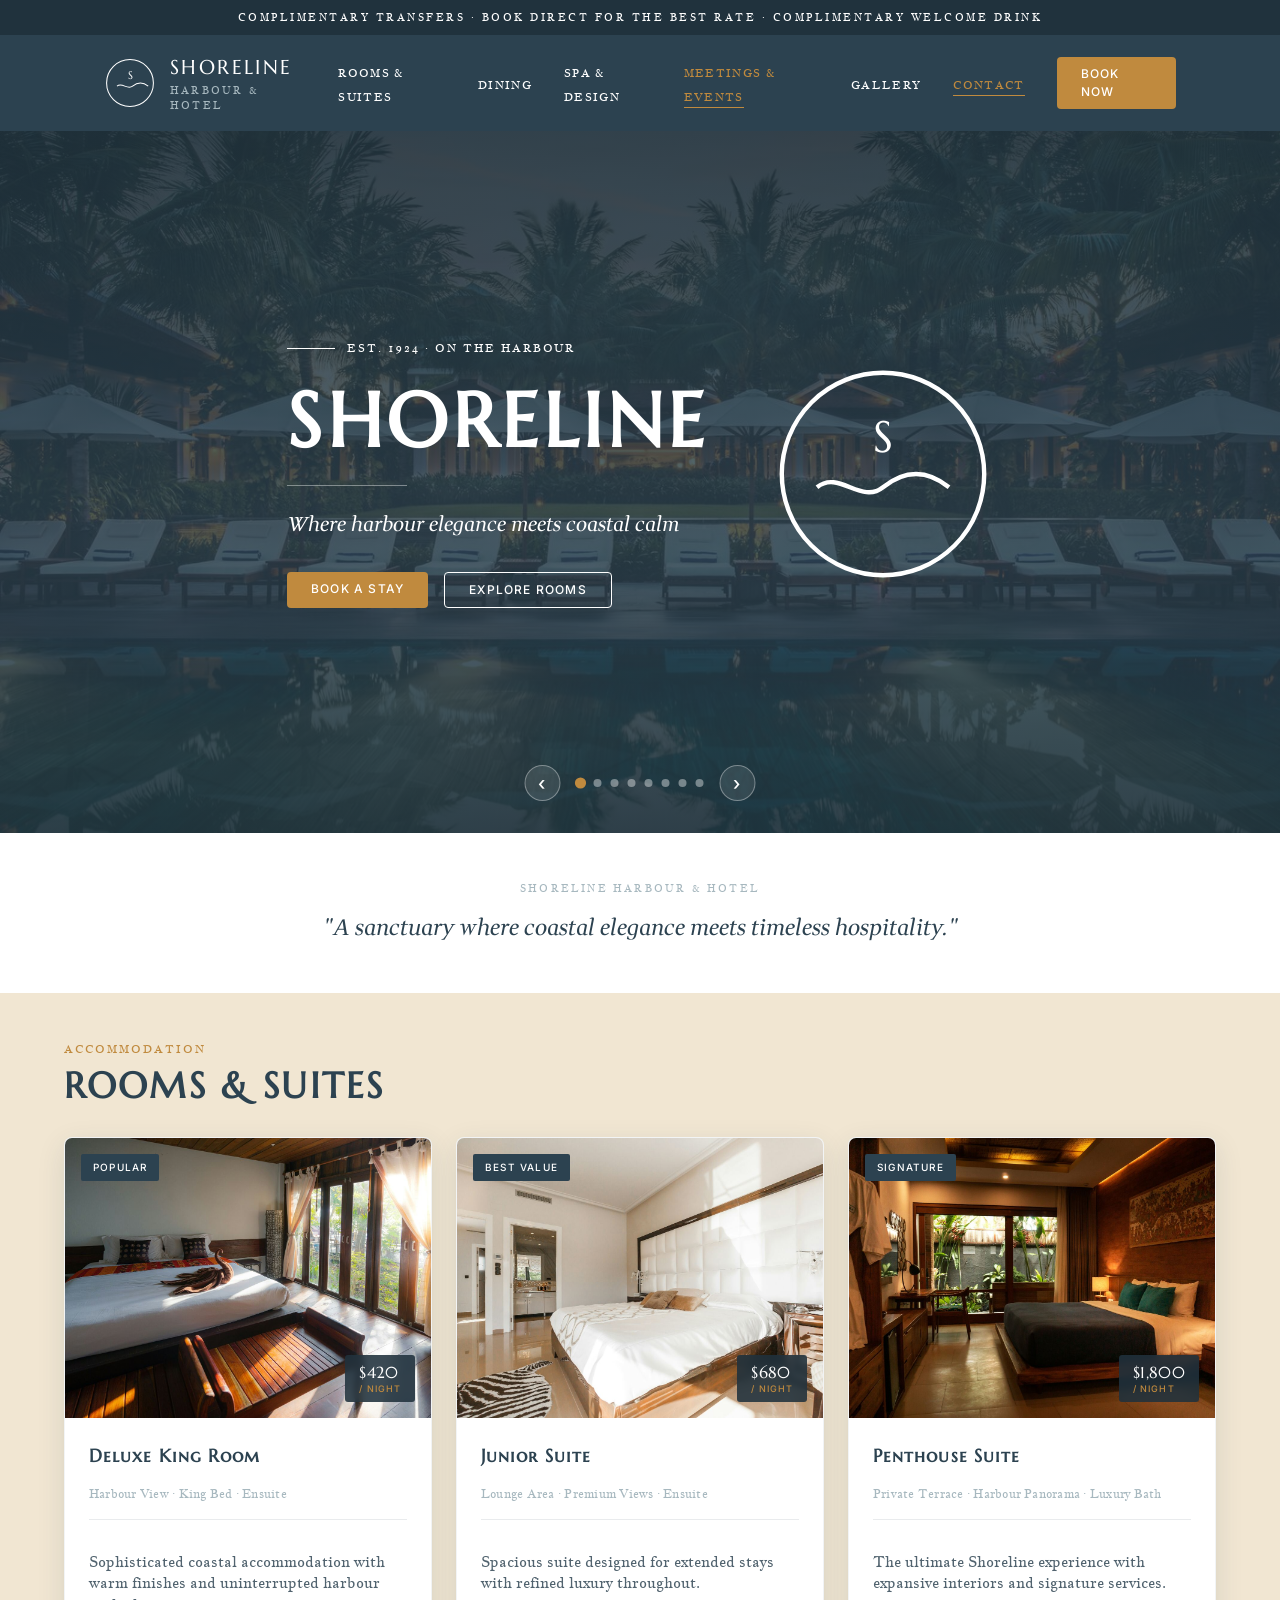
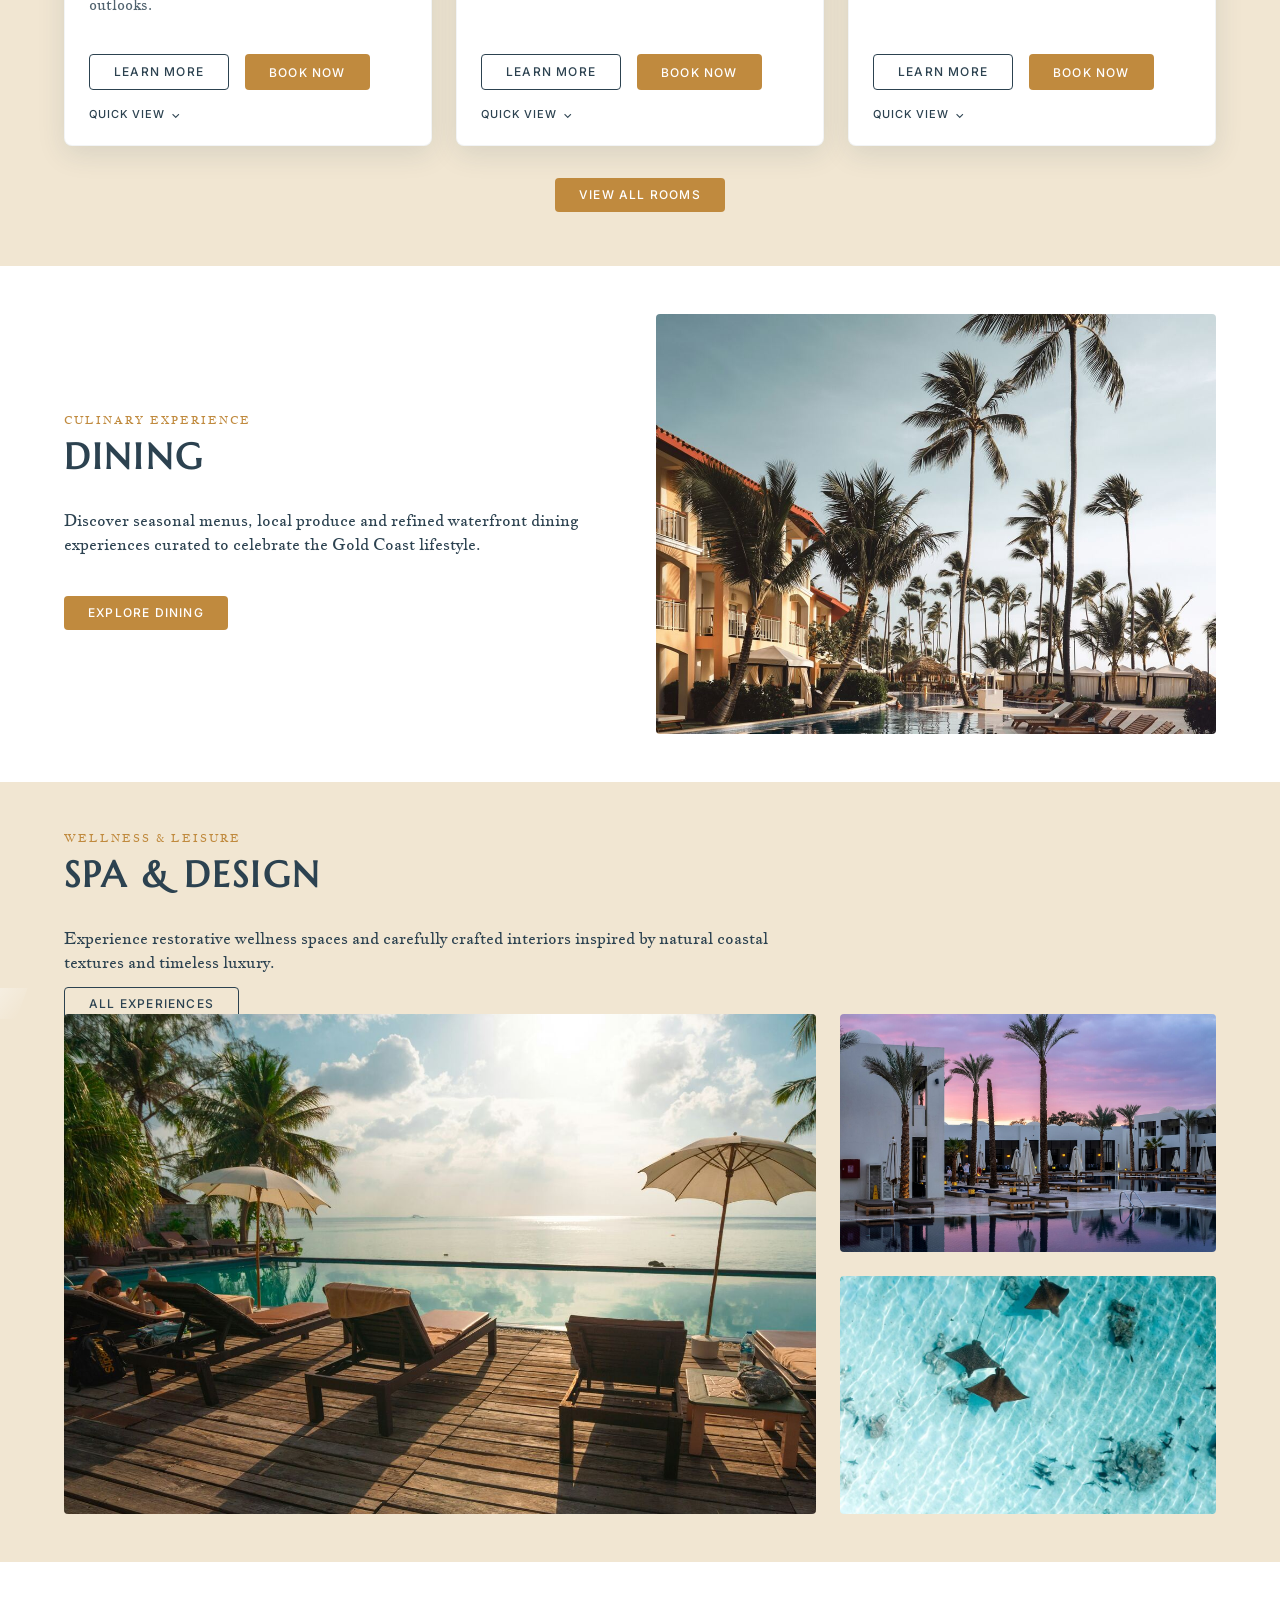
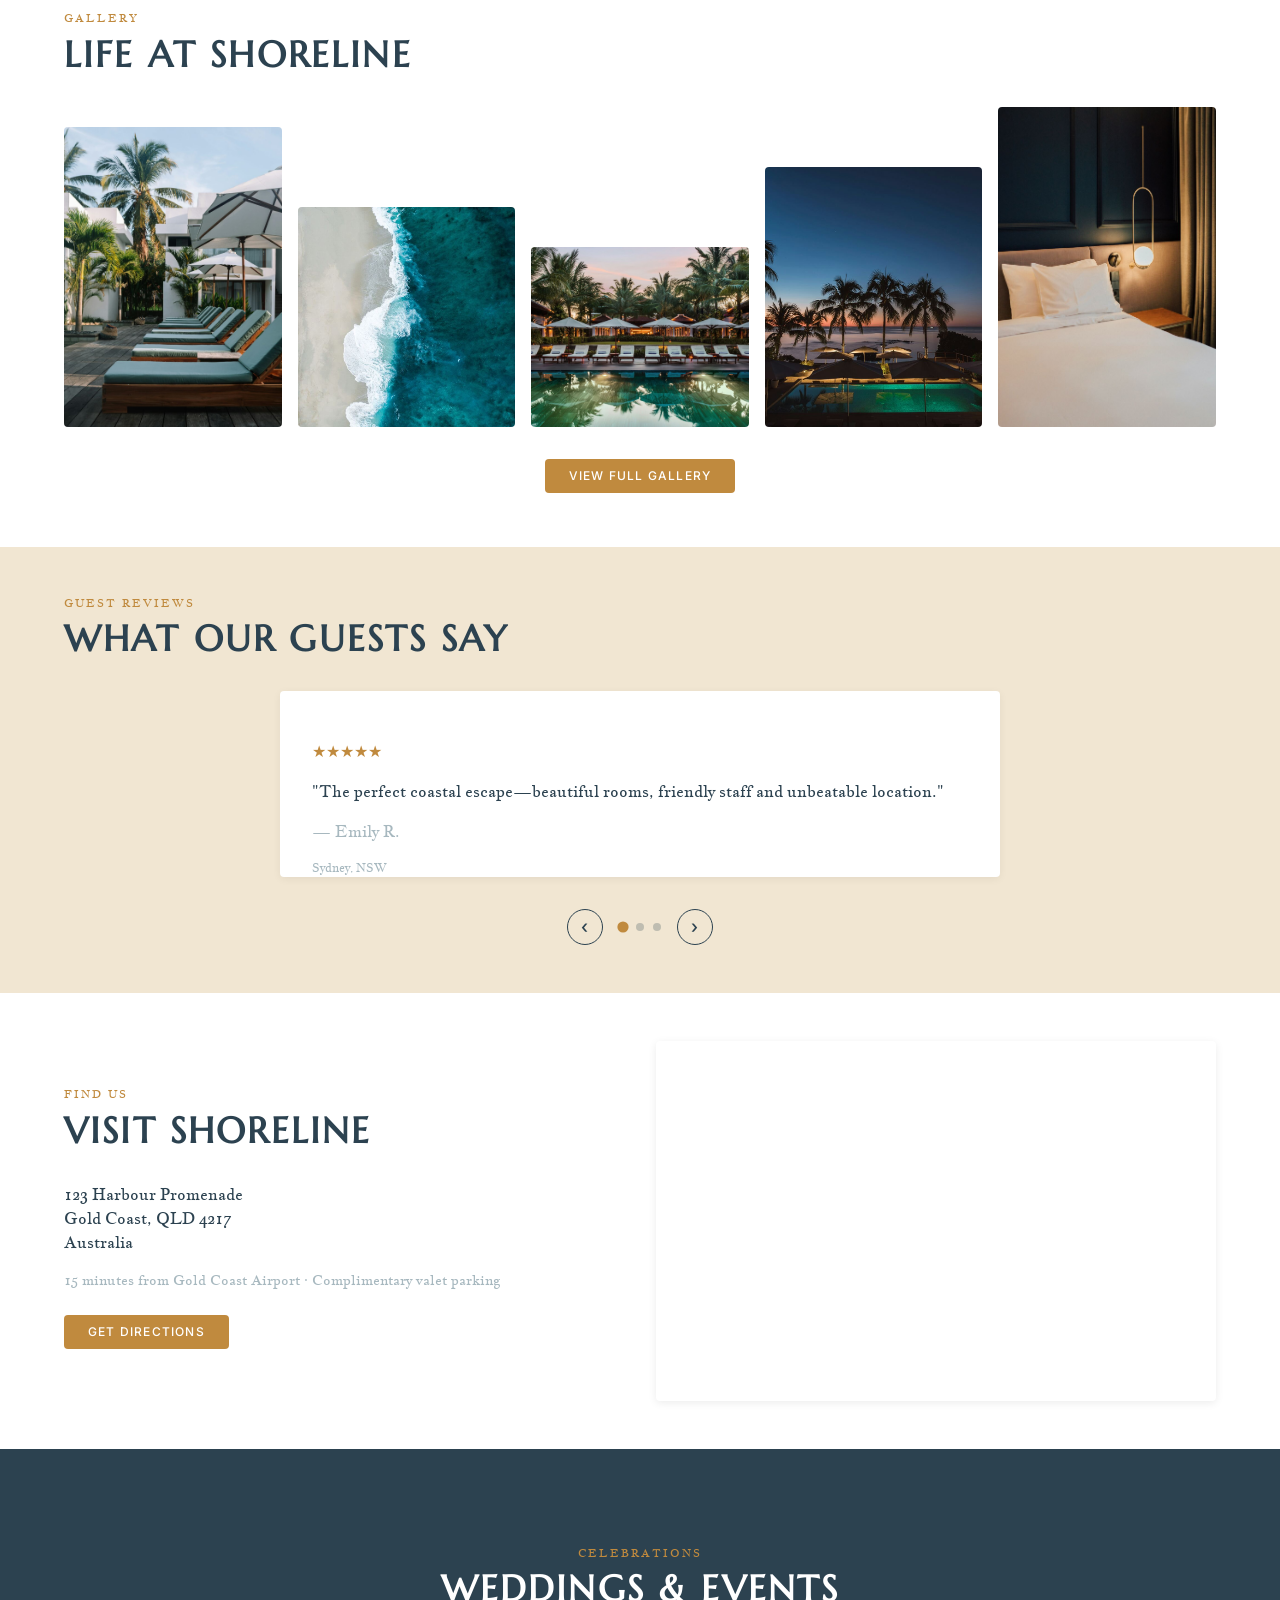
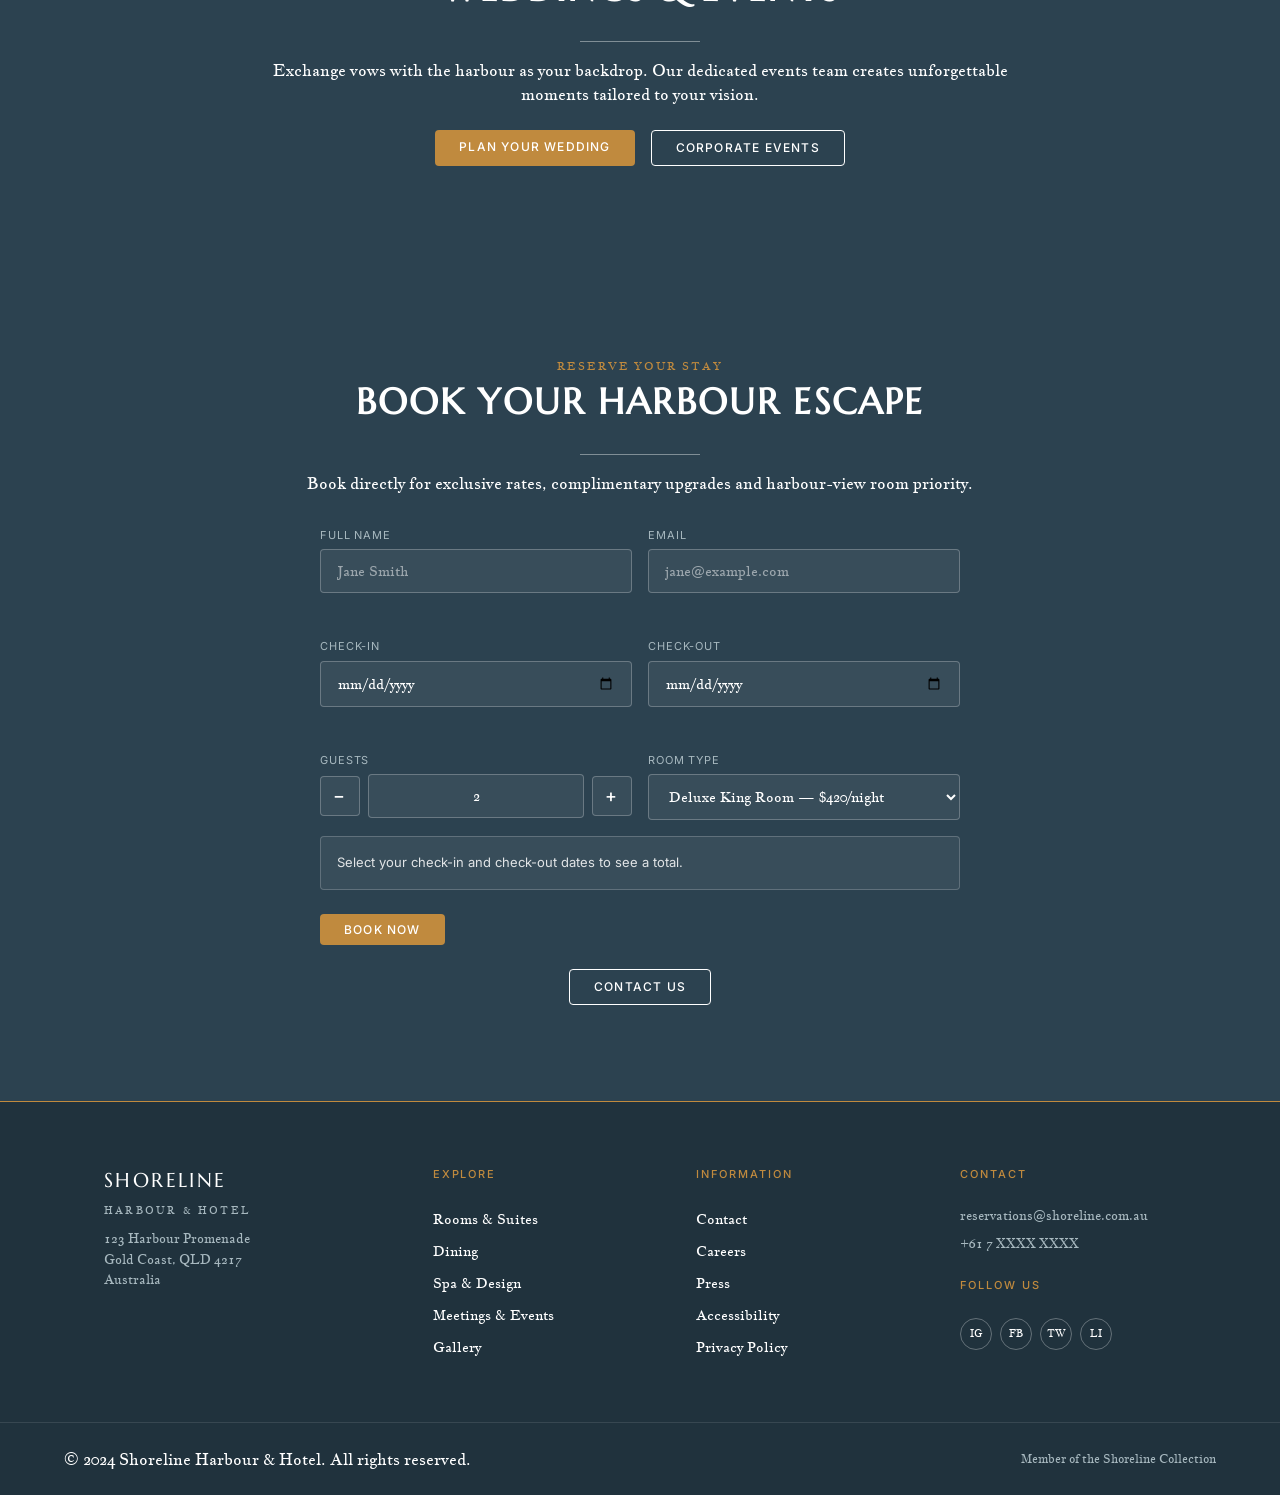
==== commit dcfb6140: "Sync all improvements from the Shoreline-Claude fork Brings this repo up to date with everything bui" ====
--- a/index.html
+++ b/index.html
@@ -4,6 +4,60 @@
   <meta charset="UTF-8">
   <meta name="viewport" content="width=device-width, initial-scale=1">
   <title>Shoreline Harbour & Hotel</title>
+  <meta name="description" content="Boutique harbour-front hotel on the Gold Coast. Book rooms & suites, dine waterfront, and unwind at our spa — reserve directly for the best rate.">
+
+  <link rel="icon" type="image/svg+xml" href="favicon.svg">
+  <link rel="icon" type="image/png" sizes="32x32" href="favicon-32.png">
+  <link rel="icon" type="image/png" sizes="16x16" href="favicon-16.png">
+  <link rel="apple-touch-icon" href="apple-touch-icon.png">
+
+  <meta property="og:type" content="website">
+  <meta property="og:site_name" content="Shoreline Harbour & Hotel">
+  <meta property="og:title" content="Shoreline Harbour & Hotel">
+  <meta property="og:description" content="Boutique harbour-front hotel on the Gold Coast. Book rooms & suites, dine waterfront, and unwind at our spa — reserve directly for the best rate.">
+  <meta property="og:image" content="og-image.jpg">
+  <meta property="og:url" content="index.html">
+  <meta name="twitter:card" content="summary_large_image">
+  <meta name="twitter:title" content="Shoreline Harbour & Hotel">
+  <meta name="twitter:description" content="Boutique harbour-front hotel on the Gold Coast. Book rooms & suites, dine waterfront, and unwind at our spa.">
+  <meta name="twitter:image" content="og-image.jpg">
+
+  <!-- Update "url"/"image" to absolute URLs once this site has a public domain -->
+  <script type="application/ld+json">
+  {
+    "@context": "https://schema.org",
+    "@type": "Hotel",
+    "name": "Shoreline Harbour & Hotel",
+    "description": "Boutique harbour-front hotel on the Gold Coast offering rooms & suites, waterfront dining and a poolside spa.",
+    "image": "og-image.jpg",
+    "url": "index.html",
+    "priceRange": "$420-$1800",
+    "address": {
+      "@type": "PostalAddress",
+      "streetAddress": "123 Harbour Promenade",
+      "addressLocality": "Gold Coast",
+      "addressRegion": "QLD",
+      "postalCode": "4217",
+      "addressCountry": "AU"
+    },
+    "geo": {
+      "@type": "GeoCoordinates",
+      "latitude": -27.9978,
+      "longitude": 153.4310
+    },
+    "starRating": {
+      "@type": "Rating",
+      "ratingValue": "5"
+    },
+    "amenityFeature": [
+      { "@type": "LocationFeatureSpecification", "name": "Free WiFi" },
+      { "@type": "LocationFeatureSpecification", "name": "Spa" },
+      { "@type": "LocationFeatureSpecification", "name": "Waterfront Dining" },
+      { "@type": "LocationFeatureSpecification", "name": "Valet Parking" }
+    ]
+  }
+  </script>
+
   <link rel="stylesheet" href="styles.css">
 </head>
 <body>
@@ -74,8 +128,27 @@
         <div class="hero-slide" style="background-image:url('images/gallery-night-pool.jpg')"></div>
         <div class="hero-slide" style="background-image:url('images/spa-poolside.jpg')"></div>
         <div class="hero-slide" style="background-image:url('images/dining-terrace.jpg')"></div>
+        <div class="hero-slide" style="background-image:url('images/gallery-aerial-beach.jpg')"></div>
+        <div class="hero-slide" style="background-image:url('images/spa-sunset-lounge.jpg')"></div>
+        <div class="hero-slide" style="background-image:url('images/gallery-resort-loungers.jpg')"></div>
+        <div class="hero-slide" style="background-image:url('images/spa-stingray-lagoon.jpg')"></div>
       </div>
       <div class="hero-overlay" aria-hidden="true"></div>
+
+      <div class="hero-controls">
+        <button class="hero-arrow hero-arrow-prev" aria-label="Previous photo">‹</button>
+        <div class="hero-dots" role="tablist" aria-label="Hero photo selector">
+          <button class="hero-dot active" role="tab" aria-selected="true" aria-label="Show photo 1 of 8"></button>
+          <button class="hero-dot" role="tab" aria-selected="false" aria-label="Show photo 2 of 8"></button>
+          <button class="hero-dot" role="tab" aria-selected="false" aria-label="Show photo 3 of 8"></button>
+          <button class="hero-dot" role="tab" aria-selected="false" aria-label="Show photo 4 of 8"></button>
+          <button class="hero-dot" role="tab" aria-selected="false" aria-label="Show photo 5 of 8"></button>
+          <button class="hero-dot" role="tab" aria-selected="false" aria-label="Show photo 6 of 8"></button>
+          <button class="hero-dot" role="tab" aria-selected="false" aria-label="Show photo 7 of 8"></button>
+          <button class="hero-dot" role="tab" aria-selected="false" aria-label="Show photo 8 of 8"></button>
+        </div>
+        <button class="hero-arrow hero-arrow-next" aria-label="Next photo">›</button>
+      </div>
 
       <div class="container hero-layout">
 
@@ -113,6 +186,7 @@
               stroke="currentColor"
               stroke-width="2"
             />
+            <text x="50" y="40" text-anchor="middle">S</text>
           </svg>
 
         </div>
@@ -142,66 +216,95 @@
         <div class="rooms-grid reveal-grid">
 
           <article class="room-card reveal">
-            <div class="image-placeholder room-img-deluxe" role="img" aria-label="Deluxe King Room with harbour view">
+            <div class="image-placeholder">
+              <img src="images/deluxe-king-room.jpg" alt="Deluxe King Room with harbour view" loading="lazy" width="1400" height="933">
               <span class="room-badge">Popular</span>
-            </div>
-            <h3>Deluxe King Room</h3>
-            <p class="room-meta">Harbour View · King Bed · Ensuite</p>
-            <p>
-              Sophisticated coastal accommodation with warm finishes and
-              uninterrupted harbour outlooks.
-            </p>
-            <p class="price">$420 / Night</p>
-
-            <div class="button-group">
-              <a href="rooms.html#room-deluxe">Learn More</a>
-              <button class="book-room-btn" data-room="Deluxe King Room">Book Now</button>
+              <span class="room-price-badge">$420<span class="per-night">/ Night</span></span>
+            </div>
+            <div class="room-card-body">
+              <h3>Deluxe King Room</h3>
+              <p class="room-meta">Harbour View · King Bed · Ensuite</p>
+              <p>
+                Sophisticated coastal accommodation with warm finishes and
+                uninterrupted harbour outlooks.
+              </p>
+
+              <div class="button-group">
+                <a href="rooms.html#room-deluxe" class="btn-outline">Learn More</a>
+                <button class="book-room-btn" data-room="Deluxe King Room">Book Now</button>
+              </div>
+
+              <button class="quick-view-toggle" aria-expanded="false">
+                Quick View <span class="chevron">⌄</span>
+              </button>
+              <ul class="quick-view-amenities">
+                <li>Free WiFi</li>
+                <li>Air Conditioning</li>
+                <li>Mini Bar</li>
+                <li>Smart TV</li>
+              </ul>
             </div>
           </article>
 
           <article class="room-card reveal">
-            <div class="image-placeholder room-img-junior" role="img" aria-label="Junior Suite lounge area">
+            <div class="image-placeholder">
+              <img src="images/junior-suite-room.jpg" alt="Junior Suite lounge area" loading="lazy" width="1400" height="933">
               <span class="room-badge">Best Value</span>
-            </div>
-            <h3>Junior Suite</h3>
-            <p class="room-meta">
-              Lounge Area · Premium Views · Ensuite
-            </p>
-
-            <p>
-              Spacious suite designed for extended stays with refined luxury
-              throughout.
-            </p>
-
-            <p class="price">$680 / Night</p>
-
-            <div class="button-group">
-              <a href="rooms.html#room-junior">Learn More</a>
-              <button class="book-room-btn" data-room="Junior Suite">Book Now</button>
+              <span class="room-price-badge">$680<span class="per-night">/ Night</span></span>
+            </div>
+            <div class="room-card-body">
+              <h3>Junior Suite</h3>
+              <p class="room-meta">Lounge Area · Premium Views · Ensuite</p>
+              <p>
+                Spacious suite designed for extended stays with refined luxury
+                throughout.
+              </p>
+
+              <div class="button-group">
+                <a href="rooms.html#room-junior" class="btn-outline">Learn More</a>
+                <button class="book-room-btn" data-room="Junior Suite">Book Now</button>
+              </div>
+
+              <button class="quick-view-toggle" aria-expanded="false">
+                Quick View <span class="chevron">⌄</span>
+              </button>
+              <ul class="quick-view-amenities">
+                <li>Free WiFi</li>
+                <li>Separate Lounge</li>
+                <li>Nespresso Machine</li>
+                <li>Bathrobe &amp; Slippers</li>
+              </ul>
             </div>
           </article>
 
           <article class="room-card reveal">
-            <div class="image-placeholder room-img-penthouse" role="img" aria-label="Penthouse Suite with private terrace">
+            <div class="image-placeholder">
+              <img src="images/penthouse-suite-room.jpg" alt="Penthouse Suite with private terrace" loading="lazy" width="1400" height="933">
               <span class="room-badge">Signature</span>
-            </div>
-
-            <h3>Penthouse Suite</h3>
-
-            <p class="room-meta">
-              Private Terrace · Harbour Panorama · Luxury Bath
-            </p>
-
-            <p>
-              The ultimate Shoreline experience with expansive interiors and
-              signature services.
-            </p>
-
-            <p class="price">$1,800 / Night</p>
-
-            <div class="button-group">
-              <a href="rooms.html#room-penthouse">Learn More</a>
-              <button class="book-room-btn" data-room="Penthouse Suite">Book Now</button>
+              <span class="room-price-badge">$1,800<span class="per-night">/ Night</span></span>
+            </div>
+            <div class="room-card-body">
+              <h3>Penthouse Suite</h3>
+              <p class="room-meta">Private Terrace · Harbour Panorama · Luxury Bath</p>
+              <p>
+                The ultimate Shoreline experience with expansive interiors and
+                signature services.
+              </p>
+
+              <div class="button-group">
+                <a href="rooms.html#room-penthouse" class="btn-outline">Learn More</a>
+                <button class="book-room-btn" data-room="Penthouse Suite">Book Now</button>
+              </div>
+
+              <button class="quick-view-toggle" aria-expanded="false">
+                Quick View <span class="chevron">⌄</span>
+              </button>
+              <ul class="quick-view-amenities">
+                <li>Private Terrace</li>
+                <li>Butler Service</li>
+                <li>Complimentary Breakfast</li>
+                <li>Full Mini Bar</li>
+              </ul>
             </div>
           </article>
 
@@ -233,7 +336,7 @@
 
         </div>
 
-        <div class="image-placeholder large-image img-dining reveal" role="img" aria-label="Waterfront dining terrace at Shoreline"></div>
+        <div class="image-placeholder large-image reveal"><img src="images/dining-terrace.jpg" alt="Waterfront dining terrace at Shoreline" loading="lazy" width="1120" height="1400"></div>
 
       </div>
 
@@ -255,11 +358,11 @@
 
         <div class="spa-grid">
 
-          <div class="image-placeholder spa-large img-spa-large reveal" role="img" aria-label="Poolside spa area"></div>
+          <div class="image-placeholder spa-large reveal"><img src="images/spa-poolside.jpg" alt="Poolside spa area" loading="lazy" width="1400" height="1120"></div>
 
           <div class="spa-side reveal-grid">
-            <div class="image-placeholder spa-small img-spa-small-1 reveal" role="img" aria-label="Sunset spa lounge"></div>
-            <div class="image-placeholder spa-small img-spa-small-2 reveal" role="img" aria-label="Stingray lagoon spa"></div>
+            <div class="image-placeholder spa-small reveal"><img src="images/spa-sunset-lounge.jpg" alt="Sunset spa lounge" loading="lazy" width="1400" height="933"></div>
+            <div class="image-placeholder spa-small reveal"><img src="images/spa-stingray-lagoon.jpg" alt="Stingray lagoon spa" loading="lazy" width="894" height="1400"></div>
           </div>
 
         </div>
@@ -277,11 +380,11 @@
 
         <div class="gallery-grid reveal-grid">
 
-          <div class="image-placeholder img-gallery-1 reveal" role="img" aria-label="Resort loungers"></div>
-          <div class="image-placeholder img-gallery-2 reveal" role="img" aria-label="Aerial view of the beach"></div>
-          <div class="image-placeholder img-gallery-3 reveal" role="img" aria-label="Sunset by the poolside"></div>
-          <div class="image-placeholder img-gallery-4 reveal" role="img" aria-label="Pool at night"></div>
-          <div class="image-placeholder img-gallery-5 reveal" role="img" aria-label="Bedside lamp detail"></div>
+          <div class="image-placeholder reveal"><img src="images/gallery-resort-loungers.jpg" alt="Resort loungers" loading="lazy" width="1120" height="1400"></div>
+          <div class="image-placeholder reveal"><img src="images/gallery-aerial-beach.jpg" alt="Aerial view of the beach" loading="lazy" width="787" height="1400"></div>
+          <div class="image-placeholder reveal"><img src="images/gallery-sunset-poolside.jpg" alt="Sunset by the poolside" loading="lazy" width="1400" height="933"></div>
+          <div class="image-placeholder reveal"><img src="images/gallery-night-pool.jpg" alt="Pool at night" loading="lazy" width="1400" height="935"></div>
+          <div class="image-placeholder reveal"><img src="images/gallery-bedside-lamp.jpg" alt="Bedside lamp detail" loading="lazy" width="934" height="1400"></div>
 
         </div>
 
@@ -300,38 +403,93 @@
         <div class="section-label">Guest Reviews</div>
         <h2>What Our Guests Say</h2>
 
-        <div class="testimonials-grid reveal-grid">
-
-          <article class="testimonial-card reveal">
-            <p class="star-rating">★★★★★</p>
-            <blockquote>
-              "The perfect coastal escape—beautiful rooms,
-              friendly staff and unbeatable location."
-            </blockquote>
-            <p class="guest-name">— Emily R.</p>
-            <p class="guest-location">Sydney, NSW</p>
-          </article>
-
-          <article class="testimonial-card reveal">
-            <p class="star-rating">★★★★☆</p>
-            <blockquote>
-              "Loved the rooftop pool and the relaxed boutique vibe.
-              We'll definitely be back."
-            </blockquote>
-            <p class="guest-name">— Daniel K.</p>
-            <p class="guest-location">Melbourne, VIC</p>
-          </article>
-
-          <article class="testimonial-card reveal">
-            <p class="star-rating">★★★★★</p>
-            <blockquote>
-              "Thoughtful details everywhere from the décor to the service.
-              Felt truly looked after."
-            </blockquote>
-            <p class="guest-name">— Sophia L.</p>
-            <p class="guest-location">London, UK</p>
-          </article>
-
+        <div class="testimonial-carousel reveal">
+
+          <div class="testimonial-track">
+
+            <article class="testimonial-card active">
+              <p class="star-rating">★★★★★</p>
+              <blockquote>
+                "The perfect coastal escape—beautiful rooms,
+                friendly staff and unbeatable location."
+              </blockquote>
+              <p class="guest-name">— Emily R.</p>
+              <p class="guest-location">Sydney, NSW</p>
+            </article>
+
+            <article class="testimonial-card">
+              <p class="star-rating">★★★★☆</p>
+              <blockquote>
+                "Loved the rooftop pool and the relaxed boutique vibe.
+                We'll definitely be back."
+              </blockquote>
+              <p class="guest-name">— Daniel K.</p>
+              <p class="guest-location">Melbourne, VIC</p>
+            </article>
+
+            <article class="testimonial-card">
+              <p class="star-rating">★★★★★</p>
+              <blockquote>
+                "Thoughtful details everywhere from the décor to the service.
+                Felt truly looked after."
+              </blockquote>
+              <p class="guest-name">— Sophia L.</p>
+              <p class="guest-location">London, UK</p>
+            </article>
+
+          </div>
+
+          <div class="testimonial-controls">
+            <button class="carousel-arrow carousel-prev" aria-label="Previous review">‹</button>
+            <div class="carousel-dots" role="tablist" aria-label="Guest review selector">
+              <button class="carousel-dot active" role="tab" aria-selected="true" aria-label="Show review 1 of 3"></button>
+              <button class="carousel-dot" role="tab" aria-selected="false" aria-label="Show review 2 of 3"></button>
+              <button class="carousel-dot" role="tab" aria-selected="false" aria-label="Show review 3 of 3"></button>
+            </div>
+            <button class="carousel-arrow carousel-next" aria-label="Next review">›</button>
+          </div>
+
+        </div>
+
+      </div>
+
+    </section>
+
+    <section id="location">
+
+      <div class="container location-layout">
+
+        <div class="reveal">
+
+          <div class="section-label">Find Us</div>
+          <h2>Visit Shoreline</h2>
+
+          <p>
+            123 Harbour Promenade<br>
+            Gold Coast, QLD 4217<br>
+            Australia
+          </p>
+
+          <p class="location-meta">
+            15 minutes from Gold Coast Airport · Complimentary valet parking
+          </p>
+
+          <a
+            href="https://maps.google.com/?q=-27.9978,153.4310"
+            target="_blank"
+            rel="noopener"
+            class="section-link"
+          >Get Directions</a>
+
+        </div>
+
+        <div class="map-embed reveal">
+          <iframe
+            src="https://maps.google.com/maps?q=-27.9978,153.4310&z=16&output=embed"
+            title="Map showing Shoreline Harbour & Hotel's location on the Gold Coast"
+            loading="lazy"
+            referrerpolicy="no-referrer-when-downgrade"
+          ></iframe>
         </div>
 
       </div>
@@ -405,13 +563,11 @@
 
           <div>
             <label for="booking-guests">Guests</label>
-            <select id="booking-guests" name="guests">
-              <option value="1">1 Guest</option>
-              <option value="2" selected>2 Guests</option>
-              <option value="3">3 Guests</option>
-              <option value="4">4 Guests</option>
-              <option value="5+">5+ Guests</option>
-            </select>
+            <div class="guest-stepper">
+              <button type="button" class="stepper-btn stepper-decrease" aria-label="Decrease guests">−</button>
+              <input type="number" id="booking-guests" name="guests" value="2" min="1" max="8" readonly inputmode="numeric" aria-live="polite">
+              <button type="button" class="stepper-btn stepper-increase" aria-label="Increase guests">+</button>
+            </div>
           </div>
 
           <div>
@@ -421,6 +577,11 @@
               <option value="Junior Suite">Junior Suite — $680/night</option>
               <option value="Penthouse Suite">Penthouse Suite — $1,800/night</option>
             </select>
+          </div>
+
+          <div class="field-full booking-summary" id="booking-summary" aria-live="polite">
+            <span class="booking-summary-detail" id="booking-summary-detail">Select your check-in and check-out dates to see a total.</span>
+            <span class="booking-summary-total" id="booking-summary-total"></span>
           </div>
 
           <div class="field-full">
--- a/styles.css
+++ b/styles.css
@@ -1,4 +1,53 @@
 @import url('https://fonts.googleapis.com/css2?family=Inter:wght@500&family=Jacques+Francois&family=Marcellus+SC&family=Wittgenstein:ital@0;1&display=swap');
+
+/* Smooth cross-page transitions (index.html <-> rooms.html <-> gallery.html).
+   Pure progressive enhancement: browsers without support (anything but
+   recent Chrome/Edge) just ignore this and navigate normally - no JS,
+   no fallback needed, nothing to break. */
+
+@view-transition {
+  navigation: auto;
+}
+
+::view-transition-old(root),
+::view-transition-new(root) {
+  animation-duration: 0.35s;
+  animation-timing-function: ease;
+}
+
+@media (prefers-reduced-motion: reduce) {
+  ::view-transition-old(root),
+  ::view-transition-new(root) {
+    animation: none;
+  }
+}
+
+/* =========================================================
+   TABLE OF CONTENTS
+   (search for the ALL-CAPS heading to jump to a section)
+
+   Variables & base reset ......... :root, *, html, body
+   Scroll-reveal animation ........ .reveal / .reveal-grid
+   Announcement bar
+   Typography ...................... h1-h3, buttons, links
+   Header + Navigation ............. header, nav, .logo, .nav-links
+   Hero ............................ #hero, .hero-slide(s), .hero-controls
+   Sections (shared) ............... section padding + cream/white rhythm
+   Room cards ....................... .rooms-grid, .room-card, quick-view
+   Dining ........................... .dining-layout
+   Location ......................... .location-layout, .map-embed
+   Spa .............................. .spa-grid
+   Events ........................... #events, .booking-form, guest stepper
+   Gallery (homepage preview) ...... .gallery-grid
+   Photo frames ..................... .image-placeholder + hover zoom
+   Testimonials ..................... .testimonial-carousel
+   Footer
+   SECTION DETAILS .................. labels, quote band, badges, weddings
+   POLISH ............................ hover states, back-to-top, progress bar
+   RESPONSIVE ........................ hamburger nav, tablet + mobile
+   MOBILE QUICK-BOOKING BAR
+   SUBPAGES .......................... rooms.html / gallery.html specifics
+========================================================= */
 
 :root {
   --color-primary: #2c4250;
@@ -184,15 +233,92 @@
   color: var(--color-primary);
 }
 
+/* Shine sweep on the real CTA-style buttons only (not icon buttons like
+   the nav toggle, carousel arrows, or stepper +/-, where a diagonal
+   light streak across a 36px circle would just look like a glitch) */
+
+.nav-book-btn,
+.section-link,
+.outline-link,
+.outline-button,
+.outline-dark,
+.book-room-btn,
+.booking-submit,
+.button-group a {
+  position: relative;
+  overflow: hidden;
+}
+
+.nav-book-btn::after,
+.section-link::after,
+.outline-link::after,
+.outline-button::after,
+.outline-dark::after,
+.book-room-btn::after,
+.booking-submit::after,
+.button-group a::after {
+  content: "";
+  position: absolute;
+  top: 0;
+  left: -75%;
+  width: 50%;
+  height: 100%;
+  background: linear-gradient(115deg, transparent, rgba(255, 255, 255, 0.4), transparent);
+  transform: skewX(-20deg);
+  transition: left 0.7s ease;
+  pointer-events: none;
+}
+
+.nav-book-btn:hover::after,
+.section-link:hover::after,
+.outline-link:hover::after,
+.outline-button:hover::after,
+.outline-dark:hover::after,
+.book-room-btn:hover::after,
+.booking-submit:hover::after,
+.button-group a:hover::after {
+  left: 125%;
+}
+
+@media (prefers-reduced-motion: reduce) {
+  .nav-book-btn::after,
+  .section-link::after,
+  .outline-link::after,
+  .outline-button::after,
+  .outline-dark::after,
+  .book-room-btn::after,
+  .booking-submit::after,
+  .button-group a::after {
+    display: none;
+  }
+}
+
 /* =======================
    Header
 ======================= */
 
 header {
+  position: sticky;
+  top: 0;
+  z-index: 500;
   background: var(--color-primary);
-}
-
-nav {
+  transition: box-shadow 0.35s ease;
+}
+
+/* Header gains a lifted shadow once the page scrolls (JS toggles this
+   class) — a "sticky" header without motion feedback reads as static */
+
+header.scrolled {
+  box-shadow: 0 4px 20px rgba(0, 0, 0, 0.15);
+}
+
+@media (prefers-reduced-motion: reduce) {
+  header {
+    transition: none;
+  }
+}
+
+header nav {
   max-width: 1200px;
   margin: 0 auto;
   padding: var(--space-sm) var(--space-3xl);
@@ -281,6 +407,9 @@
   overflow: hidden;
   background: var(--color-primary);
   color: var(--color-white);
+  min-height: 78vh;
+  display: flex;
+  align-items: center;
   padding: 96px var(--space-3xl) 112px;
 }
 
@@ -324,6 +453,95 @@
   }
 }
 
+/* Hero slideshow controls — arrows + dots grouped at the bottom so they
+   never collide with the headline/tagline regardless of viewport height */
+
+.hero-controls {
+  position: absolute;
+  left: 50%;
+  bottom: var(--space-xl);
+  transform: translateX(-50%);
+  z-index: 3;
+  display: flex;
+  align-items: center;
+  gap: var(--space-md);
+}
+
+.hero-arrow {
+  width: 36px;
+  height: 36px;
+  padding: 0;
+  border-radius: 50%;
+  background: rgba(255, 255, 255, 0.1);
+  border: 1px solid rgba(255, 255, 255, 0.35);
+  color: var(--color-white);
+  font-size: 19px;
+  line-height: 1;
+  display: flex;
+  align-items: center;
+  justify-content: center;
+  cursor: pointer;
+  transition: background 0.25s ease, border-color 0.25s ease, transform 0.25s ease;
+}
+
+.hero-arrow:hover {
+  background: rgba(255, 255, 255, 0.22);
+  border-color: var(--color-accent);
+  transform: translateY(-2px);
+}
+
+.hero-dots {
+  display: flex;
+  align-items: center;
+  gap: 9px;
+}
+
+.hero-dot {
+  width: 8px;
+  height: 8px;
+  padding: 0;
+  border-radius: 50%;
+  background: rgba(255, 255, 255, 0.4);
+  border: none;
+  cursor: pointer;
+  transition: background 0.3s ease, transform 0.3s ease;
+}
+
+.hero-dot:hover {
+  background: rgba(255, 255, 255, 0.7);
+}
+
+.hero-dot.active {
+  background: var(--color-accent);
+  transform: scale(1.4);
+}
+
+@media (max-width: 480px) {
+  .hero-controls {
+    bottom: var(--space-lg);
+    gap: var(--space-sm);
+  }
+
+  .hero-arrow {
+    width: 32px;
+    height: 32px;
+    font-size: 16px;
+  }
+
+  .hero-dots {
+    gap: 6px;
+  }
+
+  .hero-dot {
+    width: 6px;
+    height: 6px;
+  }
+
+  .hero-dot.active {
+    transform: scale(1.3);
+  }
+}
+
 .hero-layout {
   position: relative;
   z-index: 2;
@@ -393,6 +611,12 @@
   height: 100%;
 }
 
+.hero-emblem text {
+  fill: currentColor;
+  font-family: "Marcellus SC", serif;
+  font-size: 20px;
+}
+
 /* =======================
    Sections
 ======================= */
@@ -402,6 +626,7 @@
 #spa,
 #gallery,
 #testimonials,
+#location,
 #contact {
   padding: var(--space-2xl) var(--space-3xl);
 }
@@ -418,6 +643,7 @@
 
 #dining,
 #gallery,
+#location,
 #contact {
   background: var(--color-white);
 }
@@ -438,13 +664,72 @@
 
 .room-card {
   background: var(--color-white);
+  border-radius: 8px;
+  overflow: hidden;
+  box-shadow: 0 8px 28px rgba(32, 66, 80, 0.12);
+  border: 1px solid rgba(44, 66, 80, 0.06);
+  display: flex;
+  flex-direction: column;
+}
+
+.room-card .image-placeholder {
+  height: 280px;
+  border-radius: 0;
+  flex-shrink: 0;
+}
+
+.room-card-body {
   padding: var(--space-lg);
-  border-radius: 4px;
-  box-shadow: 0 2px 8px rgba(0,0,0,.06);
+  display: flex;
+  flex-direction: column;
+  flex: 1;
+}
+
+.room-card-body h3 {
+  margin-bottom: 4px;
+}
+
+/* Price now lives as a badge on the photo itself */
+
+.room-price-badge {
+  position: absolute;
+  bottom: var(--space-md);
+  right: var(--space-md);
+  background: rgba(32, 50, 61, 0.88);
+  backdrop-filter: blur(3px);
+  color: var(--color-white);
+  font-family: "Marcellus SC", serif;
+  font-size: 16px;
+  letter-spacing: 0.02em;
+  padding: 7px 14px;
+  border-radius: 3px;
+  line-height: 1.3;
+}
+
+.room-price-badge .per-night {
+  display: block;
+  font-family: "Inter", sans-serif;
+  font-size: 9px;
+  font-weight: 500;
+  letter-spacing: 0.12em;
+  text-transform: uppercase;
+  color: var(--color-accent);
+  margin-top: 1px;
 }
 
 .room-meta {
   color: var(--color-muted);
+  font-size: 12px;
+  letter-spacing: 0.02em;
+  margin-bottom: var(--space-md);
+  padding-bottom: var(--space-md);
+  border-bottom: 1px solid rgba(44, 66, 80, 0.1);
+}
+
+.room-card-body > p:not(.room-meta) {
+  color: var(--color-primary);
+  opacity: 0.82;
+  font-size: 14.5px;
 }
 
 .price {
@@ -455,7 +740,8 @@
 .button-group {
   display: flex;
   gap: var(--space-md);
-  margin-top: var(--space-lg);
+  margin-top: auto;
+  padding-top: var(--space-lg);
 }
 
 .button-group a {
@@ -479,6 +765,91 @@
   box-shadow: 0 6px 14px rgba(0,0,0,.15);
 }
 
+/* Secondary "Learn More" link reads as secondary to "Book Now" so the
+   card has a clear primary action instead of two competing gold buttons */
+
+.button-group a.btn-outline {
+  background: transparent;
+  border: 1px solid var(--color-primary);
+  color: var(--color-primary);
+}
+
+.button-group a.btn-outline:hover {
+  background: var(--color-primary);
+  color: var(--color-white);
+}
+
+/* Room card quick-view — click-to-expand amenities (not hover-only, so
+   it works identically via tap on touch devices and for keyboard users) */
+
+.quick-view-toggle {
+  display: flex;
+  align-items: center;
+  gap: 6px;
+  margin-top: var(--space-md);
+  padding: 0;
+  background: none;
+  border: none;
+  color: var(--color-primary);
+  font-family: "Inter", sans-serif;
+  font-size: 11px;
+  font-weight: 500;
+  letter-spacing: 0.08em;
+  text-transform: uppercase;
+  cursor: pointer;
+}
+
+.quick-view-toggle:hover {
+  color: var(--color-accent);
+}
+
+.quick-view-toggle .chevron {
+  font-size: 12px;
+  transition: transform 0.25s ease;
+}
+
+.quick-view-toggle[aria-expanded="true"] .chevron {
+  transform: rotate(180deg);
+}
+
+.quick-view-amenities {
+  list-style: none;
+  margin: 0;
+  padding: 0;
+  display: grid;
+  grid-template-columns: repeat(2, 1fr);
+  gap: 4px 12px;
+  max-height: 0;
+  opacity: 0;
+  overflow: hidden;
+  transition: max-height 0.35s ease, opacity 0.3s ease, margin-top 0.35s ease;
+}
+
+.quick-view-amenities.open {
+  max-height: 160px;
+  opacity: 1;
+  margin-top: var(--space-sm);
+}
+
+.quick-view-amenities li {
+  font-family: "Inter", sans-serif;
+  font-size: 11px;
+  color: var(--color-primary);
+}
+
+.quick-view-amenities li::before {
+  content: "\2713";
+  color: var(--color-accent);
+  margin-right: 4px;
+}
+
+@media (prefers-reduced-motion: reduce) {
+  .quick-view-amenities,
+  .quick-view-toggle .chevron {
+    transition: none;
+  }
+}
+
 .section-cta {
   text-align: center;
   margin-top: var(--space-xl);
@@ -496,6 +867,39 @@
 }
 
 /* =======================
+   Location
+======================= */
+
+.location-layout {
+  display: grid;
+  grid-template-columns: 1fr 1fr;
+  gap: var(--space-xl);
+  align-items: center;
+}
+
+.location-meta {
+  color: var(--color-muted);
+  font-size: 14px;
+  margin-top: var(--space-sm);
+  margin-bottom: var(--space-lg);
+}
+
+.map-embed {
+  min-height: 360px;
+  border-radius: 4px;
+  overflow: hidden;
+  box-shadow: 0 2px 8px rgba(0, 0, 0, 0.08);
+}
+
+.map-embed iframe {
+  display: block;
+  width: 100%;
+  height: 100%;
+  min-height: 360px;
+  border: 0;
+}
+
+/* =======================
    Spa
 ======================= */
 
@@ -511,11 +915,11 @@
   gap: var(--space-lg);
 }
 
-.spa-large {
+.image-placeholder.spa-large {
   height: 500px;
 }
 
-.spa-small {
+.image-placeholder.spa-small {
   height: 238px;
 }
 
@@ -595,55 +999,76 @@
 }
 
 /* =======================
-   Image Placeholders
+   Photo frames
+   .image-placeholder is now a real photo frame: a fixed/sized box that
+   clips a real <img> (object-fit: cover) inside it. The placeholder
+   background still shows briefly while a photo loads.
 ======================= */
 
 .image-placeholder,
 .large-image,
 .map-placeholder {
   background: var(--color-placeholder);
-  background-size: cover;
-  background-position: center;
   border-radius: 4px;
-}
-
-/* Real photos dropped into each placeholder slot */
-
-.room-img-deluxe   { background-image: url('images/deluxe-king-room.jpg'); }
-.room-img-junior   { background-image: url('images/junior-suite-room.jpg'); }
-.room-img-penthouse{ background-image: url('images/penthouse-suite-room.jpg'); }
-
-.img-dining     { background-image: url('images/dining-terrace.jpg'); }
-.img-spa-large  { background-image: url('images/spa-poolside.jpg'); }
-.img-spa-small-1{ background-image: url('images/spa-sunset-lounge.jpg'); }
-.img-spa-small-2{ background-image: url('images/spa-stingray-lagoon.jpg'); }
-
-.img-gallery-1 { background-image: url('images/gallery-resort-loungers.jpg'); }
-.img-gallery-2 { background-image: url('images/gallery-aerial-beach.jpg'); }
-.img-gallery-3 { background-image: url('images/gallery-sunset-poolside.jpg'); }
-.img-gallery-4 { background-image: url('images/gallery-night-pool.jpg'); }
-.img-gallery-5 { background-image: url('images/gallery-bedside-lamp.jpg'); }
+  position: relative;
+  overflow: hidden;
+}
+
+.image-placeholder img,
+.large-image img,
+.map-placeholder img {
+  display: block;
+  width: 100%;
+  height: 100%;
+  object-fit: cover;
+  transition: transform 0.9s ease, filter 0.5s ease;
+}
+
+.image-placeholder:hover img,
+.large-image:hover img,
+.map-placeholder:hover img {
+  transform: scale(1.12);
+  filter: brightness(0.92);
+}
+
+@media (prefers-reduced-motion: reduce) {
+  .image-placeholder img,
+  .large-image img,
+  .map-placeholder img,
+  .image-placeholder:hover img,
+  .large-image:hover img,
+  .map-placeholder:hover img {
+    transition: none;
+    transform: none;
+    filter: none;
+  }
+}
 
 .image-placeholder {
-  min-height: 240px;
-}
-
-.large-image {
-  min-height: 420px;
+  height: 240px;
+}
+
+.image-placeholder.large-image {
+  height: 420px;
 }
 
 .map-placeholder {
-  min-height: 420px;
+  height: 420px;
 }
 
 /* =======================
    Testimonials
 ======================= */
 
-.testimonials-grid {
-  display: grid;
-  grid-template-columns: repeat(3, 1fr);
-  gap: var(--space-lg);
+.testimonial-carousel {
+  position: relative;
+  max-width: 720px;
+  margin: 0 auto;
+}
+
+.testimonial-track {
+  position: relative;
+  transition: height 0.4s ease;
 }
 
 .testimonial-card {
@@ -653,6 +1078,85 @@
   box-shadow: 0 2px 8px rgba(0,0,0,.06);
 }
 
+.testimonial-track .testimonial-card {
+  position: absolute;
+  inset: 0;
+  width: 100%;
+  opacity: 0;
+  visibility: hidden;
+  transition: opacity 0.6s ease;
+  pointer-events: none;
+}
+
+.testimonial-track .testimonial-card.active {
+  opacity: 1;
+  visibility: visible;
+  pointer-events: auto;
+}
+
+@media (prefers-reduced-motion: reduce) {
+  .testimonial-track .testimonial-card {
+    transition: none;
+  }
+}
+
+.testimonial-controls {
+  display: flex;
+  align-items: center;
+  justify-content: center;
+  gap: var(--space-md);
+  margin-top: var(--space-xl);
+}
+
+.carousel-arrow {
+  width: 36px;
+  height: 36px;
+  padding: 0;
+  border-radius: 50%;
+  background: transparent;
+  border: 1px solid var(--color-primary);
+  color: var(--color-primary);
+  font-size: 18px;
+  line-height: 1;
+  display: flex;
+  align-items: center;
+  justify-content: center;
+  cursor: pointer;
+  transition: background 0.25s ease, color 0.25s ease, transform 0.25s ease;
+}
+
+.carousel-arrow:hover {
+  background: var(--color-primary);
+  color: var(--color-white);
+  transform: translateY(-2px);
+}
+
+.carousel-dots {
+  display: flex;
+  align-items: center;
+  gap: 9px;
+}
+
+.carousel-dot {
+  width: 8px;
+  height: 8px;
+  padding: 0;
+  border-radius: 50%;
+  background: rgba(44, 66, 80, 0.25);
+  border: none;
+  cursor: pointer;
+  transition: background 0.3s ease, transform 0.3s ease;
+}
+
+.carousel-dot:hover {
+  background: rgba(44, 66, 80, 0.5);
+}
+
+.carousel-dot.active {
+  background: var(--color-accent);
+  transform: scale(1.4);
+}
+
 blockquote {
   margin: 0 0 var(--space-md);
 }
@@ -663,36 +1167,6 @@
 
 .star-rating {
   color: var(--color-accent);
-}
-
-/* =======================
-   Contact
-======================= */
-
-.contact-layout {
-  display: grid;
-  grid-template-columns: 1fr 1fr;
-  gap: var(--space-xl);
-}
-
-form {
-  display: flex;
-  flex-direction: column;
-  gap: var(--space-lg);
-}
-
-label {
-  display: block;
-  margin-bottom: var(--space-sm);
-}
-
-input,
-textarea {
-  width: 100%;
-  padding: var(--space-md);
-  background: var(--color-white);
-  border: 1px solid var(--color-border);
-  font-family: inherit;
 }
 
 /* =======================
@@ -702,6 +1176,7 @@
 footer {
   background: var(--color-dark);
   color: var(--color-white);
+  border-top: 1px solid var(--color-accent);
 }
 
 .footer-top {
@@ -709,8 +1184,8 @@
   margin: 0 auto;
   padding: var(--space-3xl);
   display: grid;
-  grid-template-columns: 1.2fr 1fr 1fr 1fr;
-  gap: var(--space-xl);
+  grid-template-columns: 1.3fr 1fr 1fr 1fr;
+  gap: var(--space-2xl);
 }
 
 .footer-links {
@@ -739,21 +1214,32 @@
 }
 
 .footer-col h3 {
-  color: var(--color-white);
-  font-family: "Jacques Francois", serif;
+  color: var(--color-accent);
+  font-family: "Inter", sans-serif;
+  font-weight: 500;
   text-transform: uppercase;
-  letter-spacing: 0.12em;
-  font-size: 12px;
-  margin-bottom: var(--space-md);
+  letter-spacing: 0.18em;
+  font-size: 11px;
+  margin-bottom: var(--space-lg);
 }
 
 .footer-col ul {
   list-style: none;
   padding: 0;
+  margin: 0;
+}
+
+.footer-col ul li {
+  margin-bottom: var(--space-sm);
+}
+
+.footer-col ul li:last-child {
+  margin-bottom: 0;
 }
 
 .footer-col a {
   color: var(--color-white);
+  font-size: 14px;
 }
 
 .footer-col p {
@@ -802,8 +1288,8 @@
 }
 
 /* =========================================================
-   LAYER 4 — FIGMA MATCH REFINEMENTS
-   New pieces added to match the Figma design.
+   SECTION DETAILS — labels, quote band, badges, weddings band,
+   testimonial meta
 ========================================================= */
 
 /* Small gold label that sits above each section heading */
@@ -842,16 +1328,14 @@
   margin: 0 auto;
 }
 
-/* Corner badges on the room cards */
-
-.room-card .image-placeholder {
-  position: relative;
-}
+/* Room badges. On homepage cards this sits as a corner overlay on the
+   photo (.image-placeholder is already position:relative for this).
+   On rooms.html it's a plain inline label above the heading instead —
+   it isn't inside an image container there, so it stays in normal flow
+   rather than using position:absolute with no positioned ancestor. */
 
 .room-badge {
-  position: absolute;
-  top: var(--space-md);
-  left: var(--space-md);
+  display: inline-block;
   background: var(--color-primary);
   color: var(--color-white);
   font-family: "Inter", sans-serif;
@@ -861,6 +1345,14 @@
   text-transform: uppercase;
   padding: 6px 12px;
   border-radius: 2px;
+  margin-bottom: var(--space-sm);
+}
+
+.room-card .room-badge {
+  position: absolute;
+  top: var(--space-md);
+  left: var(--space-md);
+  margin-bottom: 0;
 }
 
 /* Buttons that sit under section text */
@@ -930,13 +1422,6 @@
 .room-card,
 .testimonial-card {
   transition: all 0.25s ease;
-}
-
-/* Image placeholders zoom in slightly on hover via background-size,
-   which crops cleanly within the existing box (no overflow needed) */
-
-.image-placeholder {
-  transition: filter 0.5s ease, background-size 0.9s ease, box-shadow 0.3s ease;
 }
 
 /* Buttons lift slightly and darken on hover */
@@ -979,11 +1464,13 @@
   transition: width 0.25s ease;
 }
 
-.nav-links a:hover::after {
+.nav-links a:hover::after,
+.nav-links a.nav-active::after {
   width: 100%;
 }
 
-.nav-links a:hover {
+.nav-links a:hover,
+.nav-links a.nav-active {
   color: var(--color-accent);
 }
 
@@ -1004,21 +1491,6 @@
 .testimonial-card:hover {
   transform: translateY(-4px);
   box-shadow: 0 10px 24px rgba(0,0,0,.10);
-}
-
-/* Images zoom and darken slightly on hover, like a real photo would */
-
-.image-placeholder:hover {
-  filter: brightness(0.92);
-  background-size: 112%;
-}
-
-@media (prefers-reduced-motion: reduce) {
-  .image-placeholder,
-  .image-placeholder:hover {
-    transition: none;
-    background-size: cover;
-  }
 }
 
 /* Scroll progress bar — fixed to the very top of the page */
@@ -1071,8 +1543,7 @@
 }
 
 /* =========================================================
-   LAYER 3 — RESPONSIVE + HAMBURGER NAV
-   Everything below is the mobile and tablet behaviour.
+   RESPONSIVE — hamburger nav, tablet and mobile breakpoints
 ========================================================= */
 
 /* Hamburger toggle button — hidden on desktop, shown on mobile */
@@ -1108,14 +1579,13 @@
 @media (max-width: 768px) {
 
   /* Let the full nav wrap instead of overflowing, no hamburger yet */
-  nav {
+  header nav {
     flex-wrap: wrap;
     padding: var(--space-sm) var(--space-lg);
   }
 
-  /* Room cards and testimonials drop to 2 columns */
-  .rooms-grid,
-  .testimonials-grid {
+  /* Room cards drop to 2 columns */
+  .rooms-grid {
     grid-template-columns: repeat(2, 1fr);
   }
 
@@ -1134,7 +1604,7 @@
 
   /* --- Navigation collapses to a hamburger menu --- */
 
-  nav {
+  header nav {
     flex-wrap: wrap;
     padding: var(--space-sm) var(--space-lg);
     gap: var(--space-md);
@@ -1144,24 +1614,44 @@
     display: flex;
   }
 
-  .nav-links,
-  .nav-book-btn {
-    display: none;
-  }
-
-  nav.nav-open .nav-links {
-    display: flex;
+  /* .nav-links stays display:flex always (needed so max-height/opacity
+     can transition) but is collapsed to nothing until nav-open. */
+  .nav-links {
     flex-direction: column;
     flex-basis: 100%;
     gap: var(--space-md);
     margin-left: 0;
+    max-height: 0;
+    opacity: 0;
+    overflow: hidden;
+    padding: 0;
+    transition: max-height 0.4s ease, opacity 0.3s ease 0.05s, padding 0.4s ease;
+  }
+
+  /* Scoped to header nav specifically - .nav-book-btn is reused as a
+     plain button style elsewhere (hero, weddings, room cards) and
+     those must stay visible; only the header's copy collapses with
+     the hamburger menu. */
+  header nav > .nav-book-btn {
+    display: none;
+  }
+
+  nav.nav-open .nav-links {
+    max-height: 400px;
+    opacity: 1;
     padding: var(--space-md) 0 0;
   }
 
-  nav.nav-open .nav-book-btn {
+  nav.nav-open > .nav-book-btn {
     display: inline-block;
     flex-basis: 100%;
     text-align: center;
+  }
+
+  @media (prefers-reduced-motion: reduce) {
+    .nav-links {
+      transition: none;
+    }
   }
 
   /* Hamburger lines animate into an X when the menu is open */
@@ -1226,6 +1716,7 @@
   #spa,
   #gallery,
   #testimonials,
+  #location,
   #quote-band {
     padding: var(--space-lg);
   }
@@ -1233,12 +1724,6 @@
   #events,
   #weddings {
     padding: var(--space-2xl) var(--space-lg);
-  }
-
-  /* --- Cards collapse to a single column --- */
-
-  .testimonials-grid {
-    grid-template-columns: 1fr;
   }
 
   /* --- Room cards become a swipeable carousel for faster scanning/booking --- */
@@ -1262,7 +1747,7 @@
   /* Hide the descriptive paragraph on mobile room cards so photo, price
      and the Book button are visible without extra scrolling/reading */
 
-  .room-card > p:not(.room-meta):not(.price) {
+  .room-card-body > p:not(.room-meta) {
     display: none;
   }
 
@@ -1285,15 +1770,21 @@
     flex-wrap: wrap;
   }
 
-  /* --- Dining and spa stack into one column --- */
+  /* --- Dining, spa and location stack into one column --- */
 
   .dining-layout,
-  .spa-grid {
+  .spa-grid,
+  .location-layout {
     grid-template-columns: 1fr;
   }
 
   .spa-large {
     height: 300px;
+  }
+
+  .map-embed,
+  .map-embed iframe {
+    min-height: 260px;
   }
 
   /* --- Gallery becomes a single column --- */
@@ -1322,14 +1813,12 @@
     padding: var(--space-lg);
   }
 
-  /* --- Persistent quick-booking bar --- */
+  /* --- Persistent quick-booking bar ---
+     (.mobile-book-bar's display:flex override lives just below, after
+     its full definition, so it isn't clobbered by that later rule) --- */
 
   body {
     padding-bottom: 76px;
-  }
-
-  .mobile-book-bar {
-    display: flex;
   }
 
   #back-to-top {
@@ -1379,6 +1868,12 @@
   flex-shrink: 0;
 }
 
+@media (max-width: 480px) {
+  .mobile-book-bar {
+    display: flex;
+  }
+}
+
 /* =========================================================
    SUBPAGES — Rooms & Suites / Gallery
 ========================================================= */
@@ -1441,8 +1936,8 @@
   order: 2;
 }
 
-.room-detail-image {
-  min-height: 380px;
+.image-placeholder.room-detail-image {
+  height: 380px;
   border-radius: 4px;
   position: relative;
 }
@@ -1475,36 +1970,63 @@
   display: grid;
   grid-template-columns: repeat(4, 1fr);
   grid-auto-rows: 220px;
+  grid-auto-flow: dense;
   gap: var(--space-md);
 }
 
 .full-gallery-grid .gallery-item {
-  background-size: cover;
-  background-position: center;
+  background: var(--color-placeholder);
+  position: relative;
+  overflow: hidden;
   border-radius: 4px;
   cursor: pointer;
   border: none;
   padding: 0;
-  transition: filter 0.5s ease, transform 0.3s ease, background-size 0.9s ease, box-shadow 0.3s ease;
+  transition: transform 0.3s ease, box-shadow 0.3s ease;
+}
+
+.full-gallery-grid .gallery-item img {
+  display: block;
+  width: 100%;
+  height: 100%;
+  object-fit: cover;
+  transition: transform 0.9s ease, filter 0.5s ease;
 }
 
 .full-gallery-grid .gallery-item:hover {
+  transform: translateY(-3px);
+  box-shadow: 0 12px 28px rgba(0,0,0,.22);
+}
+
+.full-gallery-grid .gallery-item:hover img {
   filter: brightness(0.9);
-  transform: translateY(-3px);
-  background-size: 114%;
-  box-shadow: 0 12px 28px rgba(0,0,0,.22);
+  transform: scale(1.14);
 }
 
 @media (prefers-reduced-motion: reduce) {
   .full-gallery-grid .gallery-item,
-  .full-gallery-grid .gallery-item:hover {
+  .full-gallery-grid .gallery-item img,
+  .full-gallery-grid .gallery-item:hover,
+  .full-gallery-grid .gallery-item:hover img {
     transition: none;
-    background-size: cover;
-  }
-}
-
-.full-gallery-grid .gallery-item.span-2 {
+    transform: none;
+    filter: none;
+  }
+}
+
+/* Shape-aware spans so each photo's own orientation drives its cell,
+   instead of a rigid grid forcing every crop to the same shape */
+
+.full-gallery-grid .gallery-item.gallery-feature {
   grid-column: span 2;
+  grid-row: span 2;
+}
+
+.full-gallery-grid .gallery-item.gallery-wide {
+  grid-column: span 2;
+}
+
+.full-gallery-grid .gallery-item.gallery-tall {
   grid-row: span 2;
 }
 
@@ -1544,6 +2066,67 @@
   cursor: pointer;
 }
 
+.lightbox-arrow {
+  position: absolute;
+  top: 50%;
+  transform: translateY(-50%);
+  width: 48px;
+  height: 48px;
+  padding: 0;
+  border-radius: 50%;
+  background: rgba(255, 255, 255, 0.08);
+  border: 1px solid rgba(255, 255, 255, 0.3);
+  color: var(--color-white);
+  font-size: 24px;
+  line-height: 1;
+  display: flex;
+  align-items: center;
+  justify-content: center;
+  cursor: pointer;
+  transition: background 0.25s ease, border-color 0.25s ease;
+}
+
+.lightbox-arrow:hover {
+  background: rgba(255, 255, 255, 0.18);
+  border-color: var(--color-accent);
+}
+
+.lightbox-prev {
+  left: 20px;
+}
+
+.lightbox-next {
+  right: 20px;
+}
+
+.lightbox-counter {
+  position: absolute;
+  bottom: 20px;
+  left: 50%;
+  transform: translateX(-50%);
+  margin: 0;
+  color: rgba(255, 255, 255, 0.75);
+  font-family: "Inter", sans-serif;
+  font-size: 12px;
+  letter-spacing: 0.08em;
+}
+
+@media (max-width: 480px) {
+  .lightbox-arrow {
+    width: 38px;
+    height: 38px;
+    font-size: 19px;
+  }
+
+  .lightbox-prev {
+    left: 8px;
+  }
+
+  .lightbox-next {
+    right: 8px;
+  }
+}
+
 /* Booking form (in the #events section) */
 
 .booking-form {
@@ -1600,6 +2183,79 @@
   font-size: 11px;
   margin-top: 4px;
   min-height: 14px;
+}
+
+/* Guest stepper — faster than a dropdown on mobile: two taps beat
+   opening a picker and scrolling to a number */
+
+.guest-stepper {
+  display: flex;
+  align-items: center;
+  gap: var(--space-sm);
+}
+
+.guest-stepper input {
+  text-align: center;
+  padding: 12px var(--space-sm);
+}
+
+.guest-stepper input::-webkit-outer-spin-button,
+.guest-stepper input::-webkit-inner-spin-button {
+  -webkit-appearance: none;
+  margin: 0;
+}
+
+.guest-stepper input[type="number"] {
+  -moz-appearance: textfield;
+}
+
+.stepper-btn {
+  flex-shrink: 0;
+  width: 40px;
+  height: 40px;
+  padding: 0;
+  border-radius: 4px;
+  background: rgba(255, 255, 255, 0.06);
+  border: 1px solid rgba(255, 255, 255, 0.25);
+  color: var(--color-white);
+  font-size: 18px;
+  line-height: 1;
+  cursor: pointer;
+  transition: background 0.2s ease, border-color 0.2s ease;
+}
+
+.stepper-btn:hover {
+  background: rgba(255, 255, 255, 0.16);
+  border-color: var(--color-accent);
+}
+
+.stepper-btn:disabled {
+  opacity: 0.35;
+  cursor: not-allowed;
+}
+
+/* Live price summary */
+
+.booking-summary {
+  display: flex;
+  align-items: center;
+  justify-content: space-between;
+  flex-wrap: wrap;
+  gap: var(--space-sm) var(--space-md);
+  padding: var(--space-md);
+  background: rgba(255, 255, 255, 0.06);
+  border: 1px solid rgba(255, 255, 255, 0.2);
+  border-radius: 4px;
+  font-family: "Inter", sans-serif;
+  font-size: 13px;
+  color: rgba(255, 255, 255, 0.85);
+}
+
+.booking-summary-total {
+  font-family: "Marcellus SC", serif;
+  font-size: 20px;
+  color: var(--color-accent);
+  white-space: nowrap;
 }
 
 .booking-submit {
@@ -1657,7 +2313,9 @@
     grid-auto-rows: 220px;
   }
 
-  .full-gallery-grid .gallery-item.span-2 {
+  .full-gallery-grid .gallery-item.gallery-feature,
+  .full-gallery-grid .gallery-item.gallery-wide,
+  .full-gallery-grid .gallery-item.gallery-tall {
     grid-column: span 1;
     grid-row: span 1;
   }
